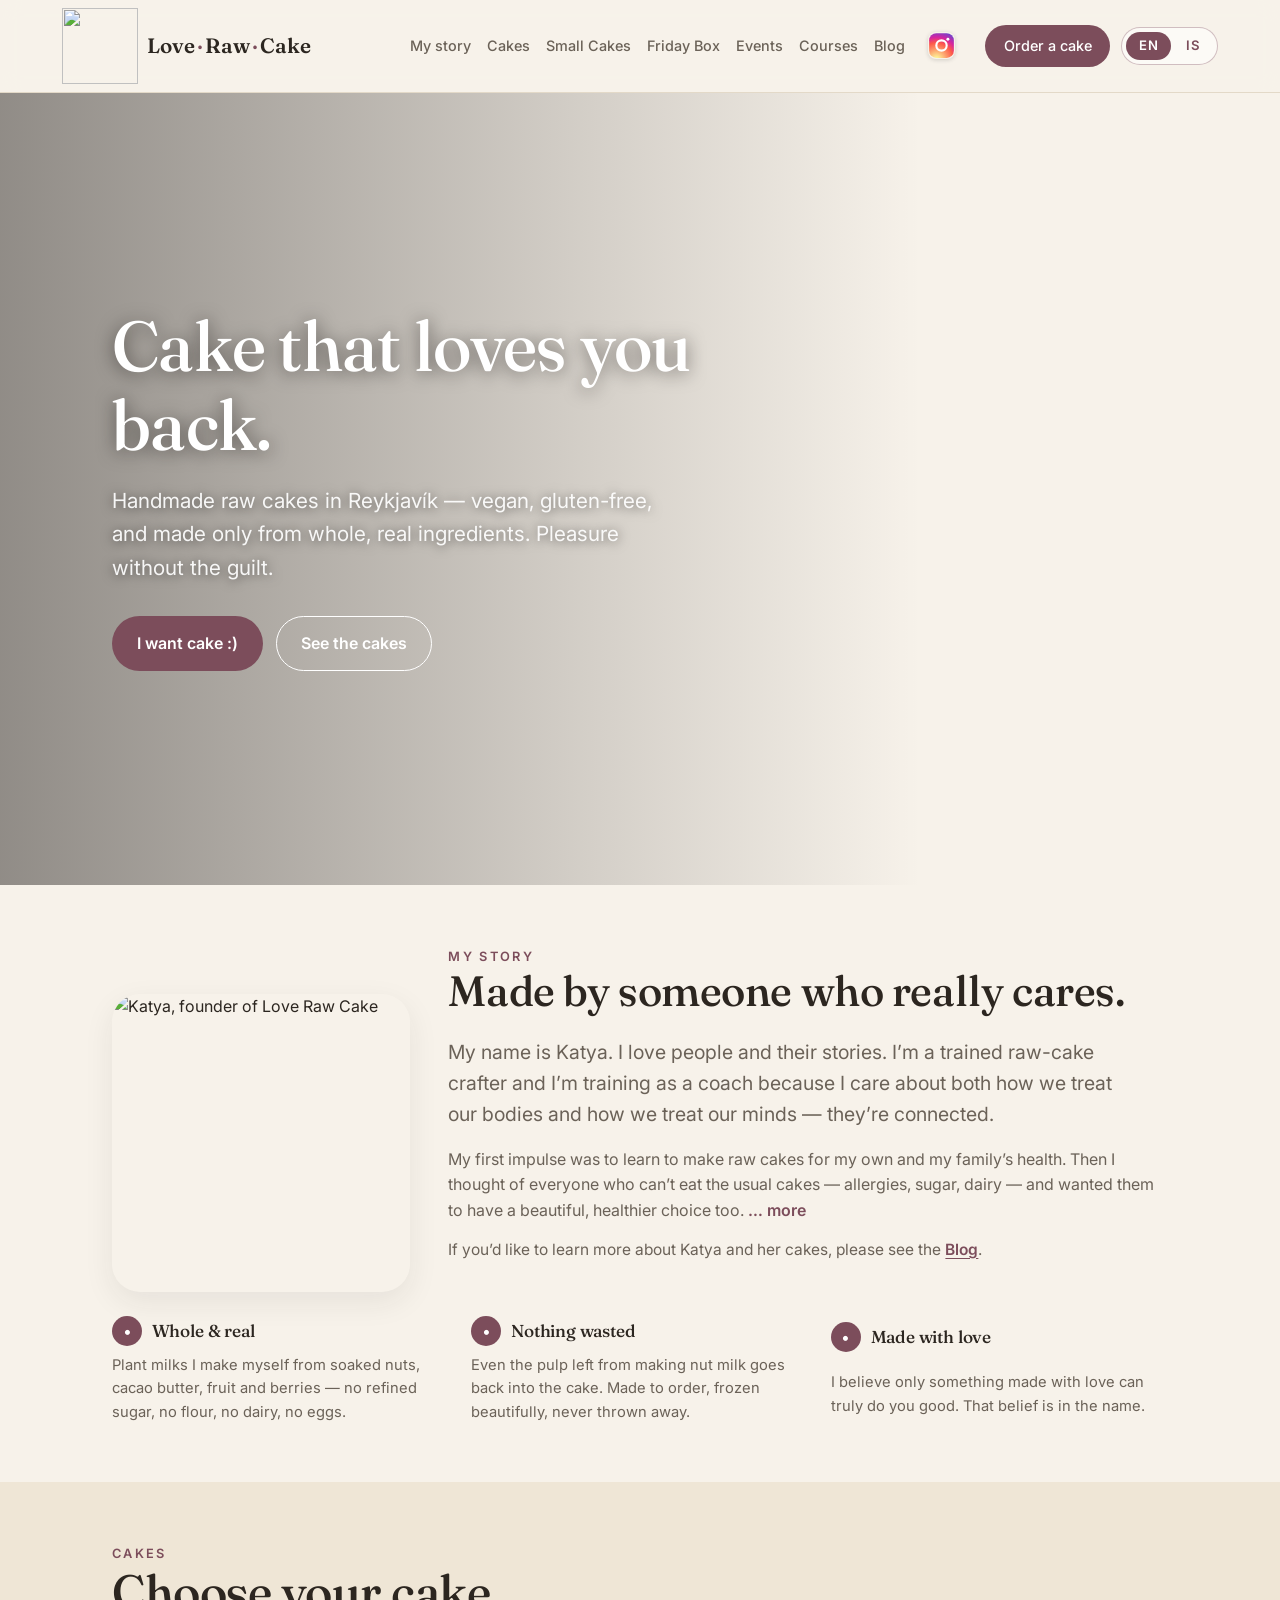
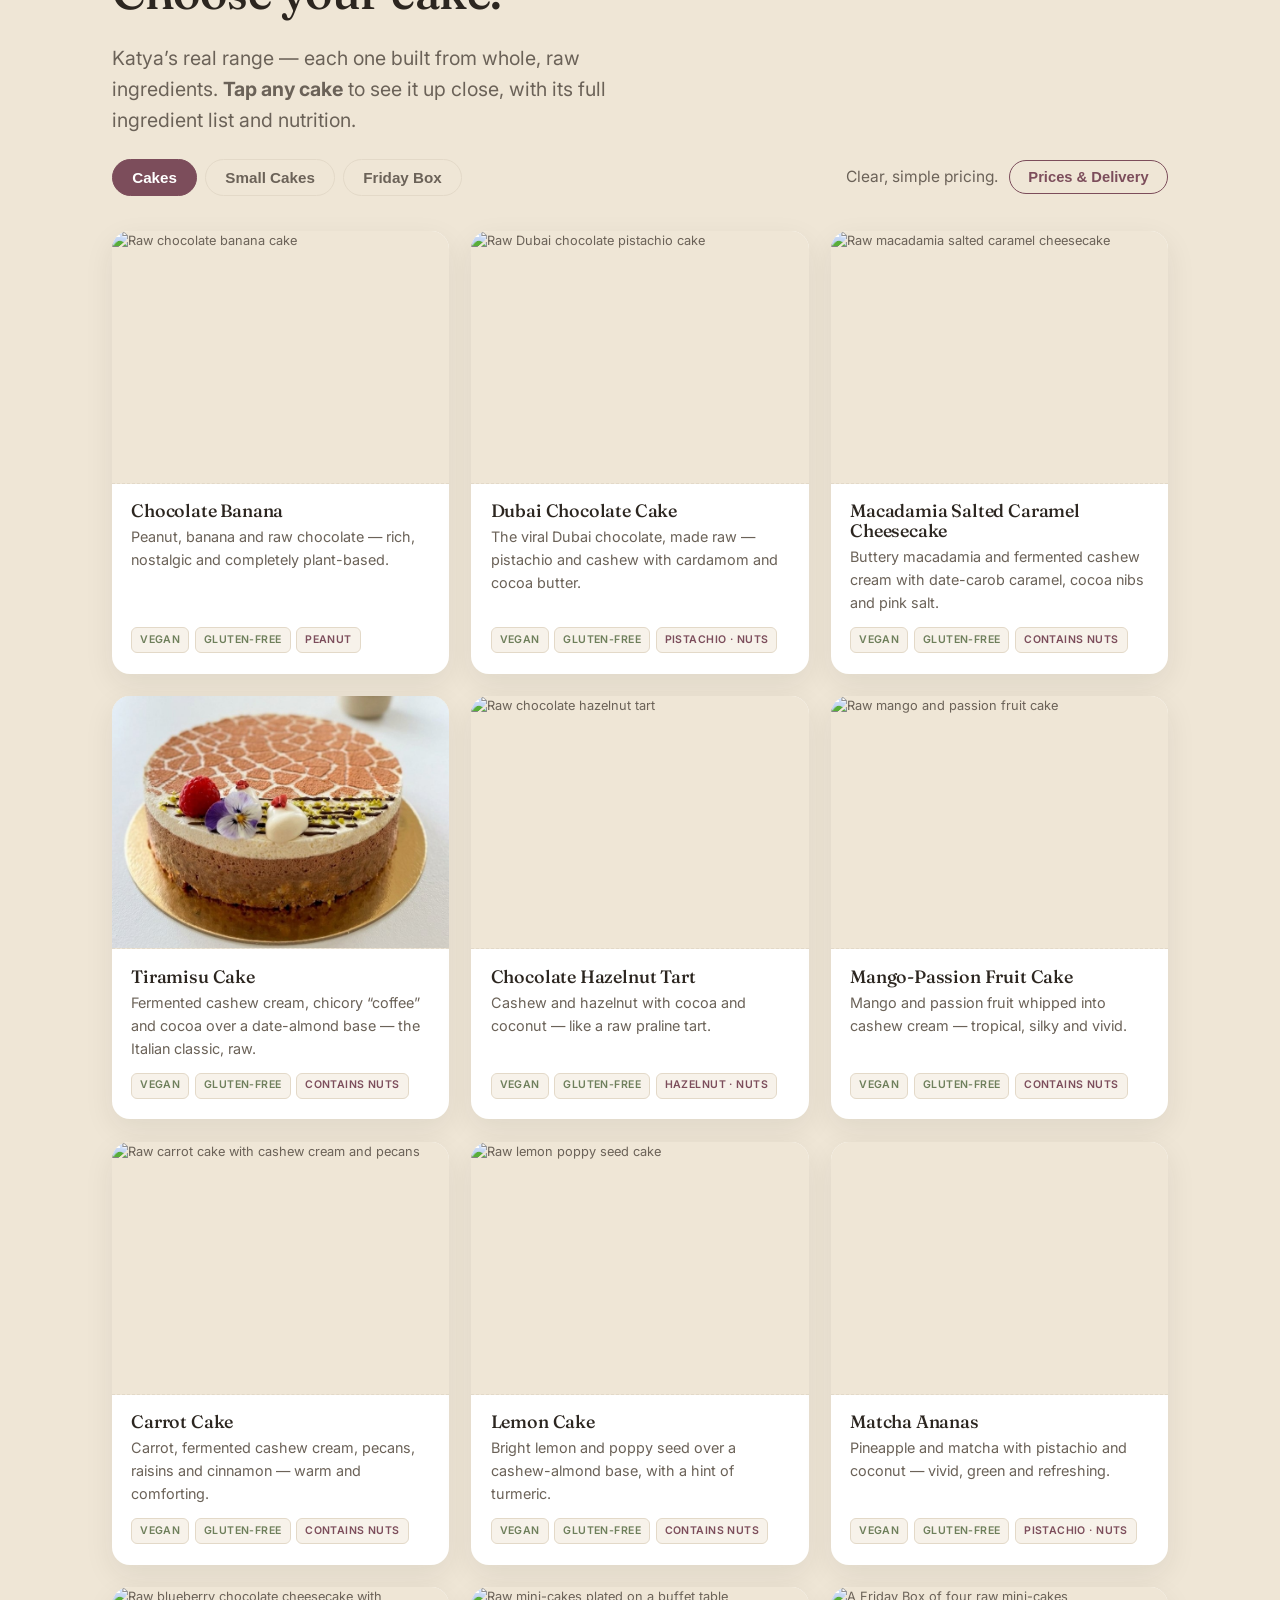
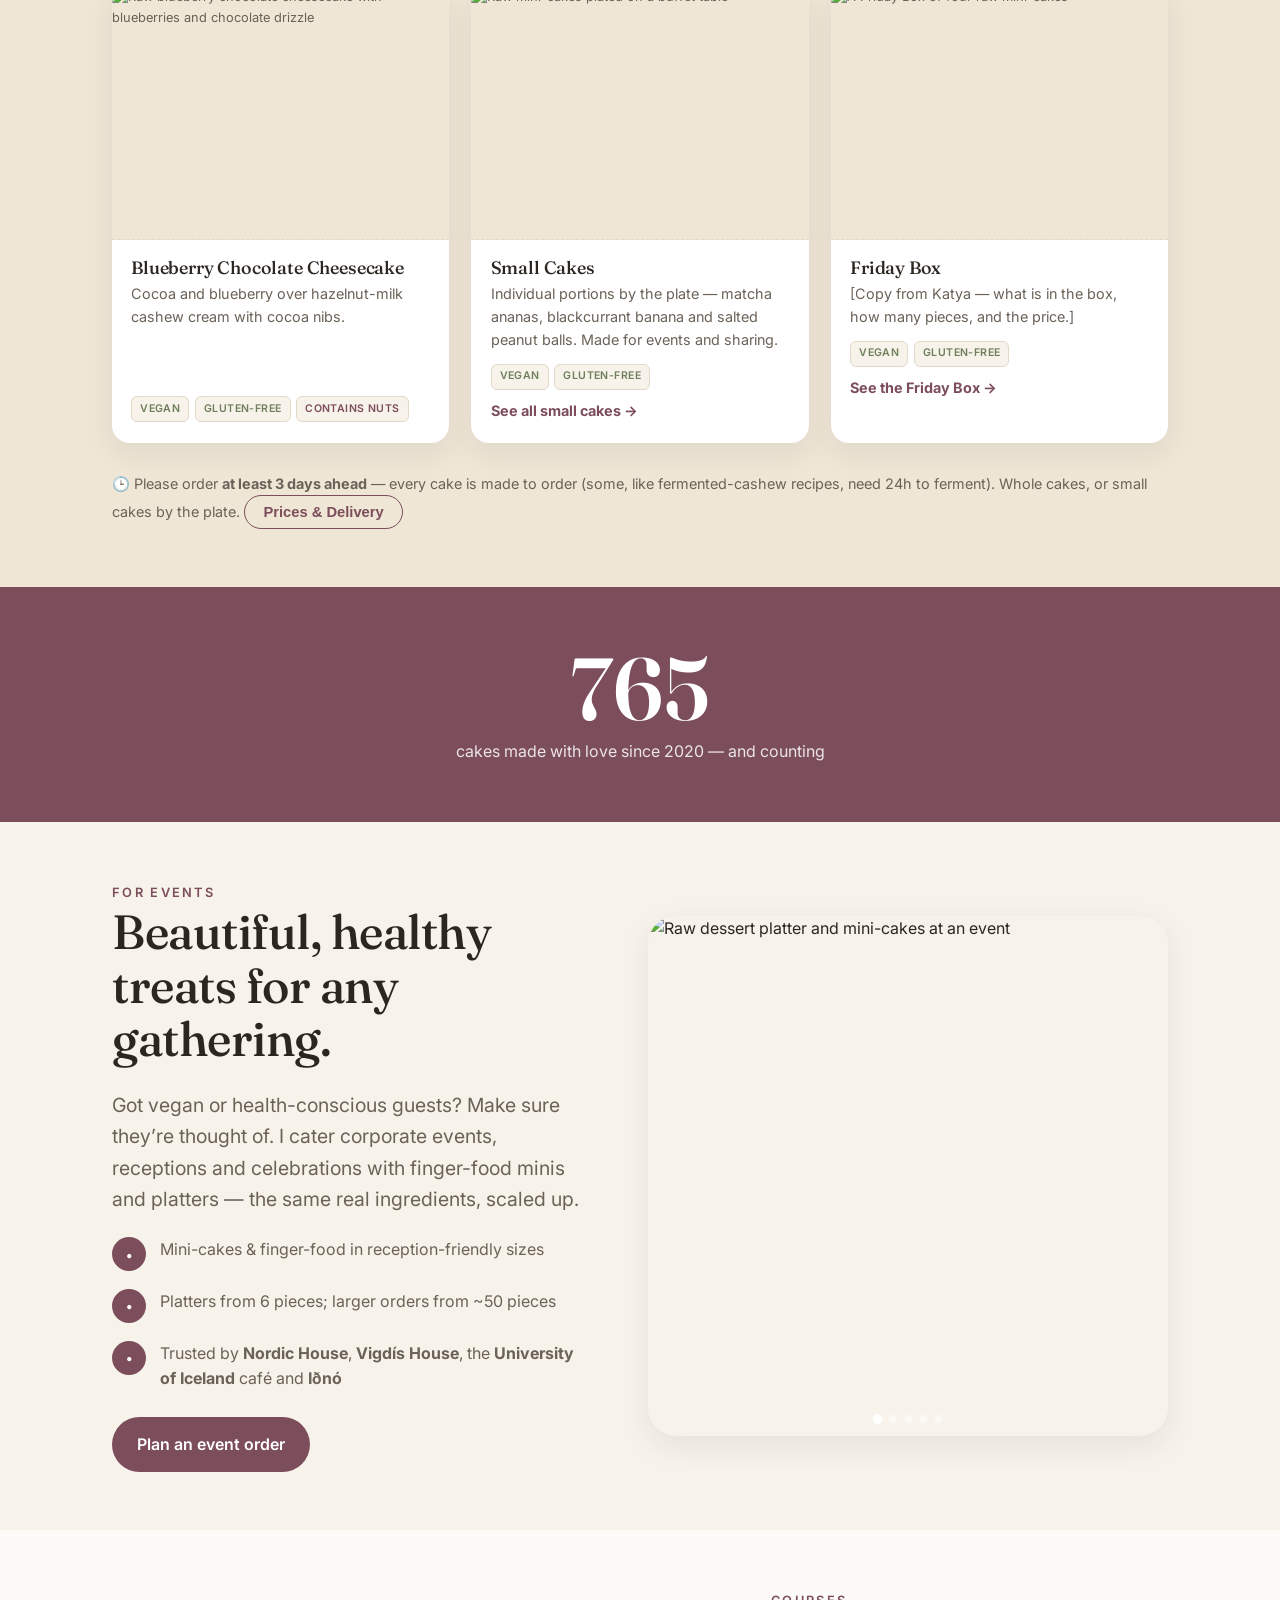
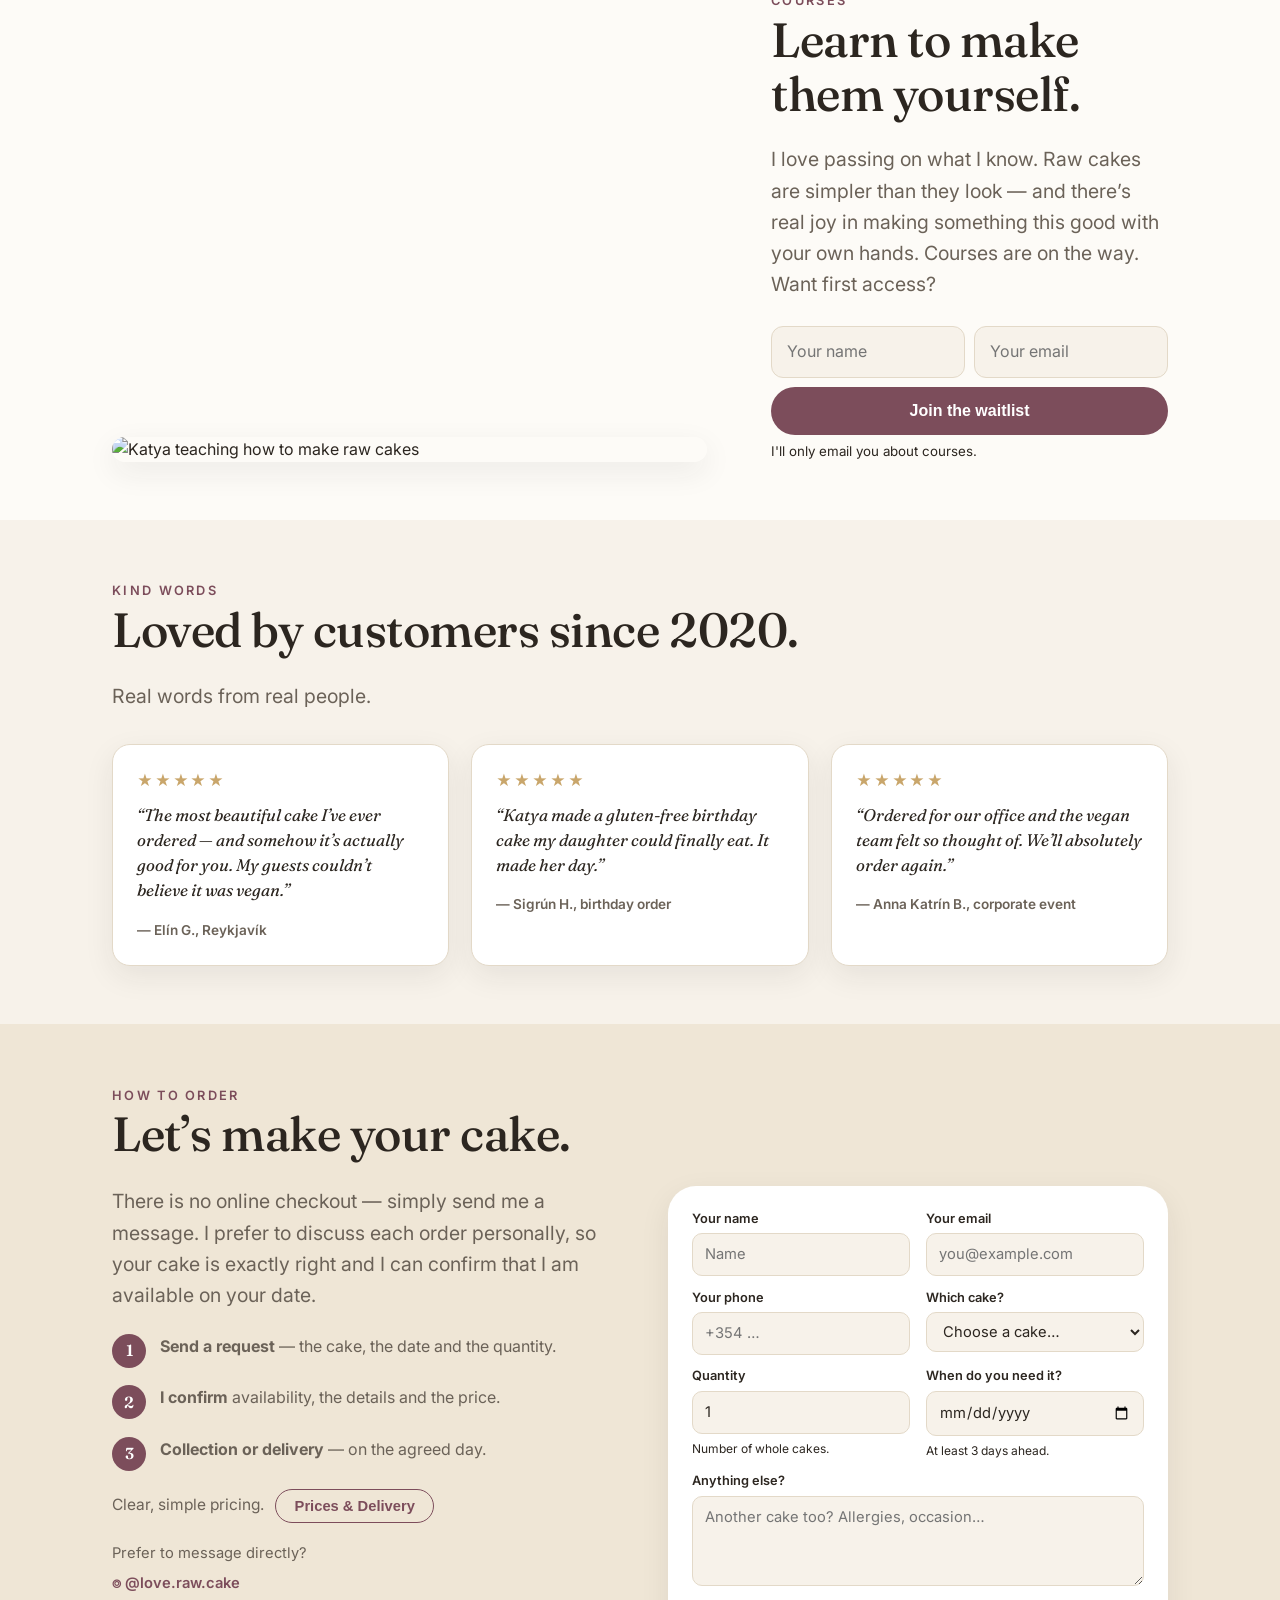
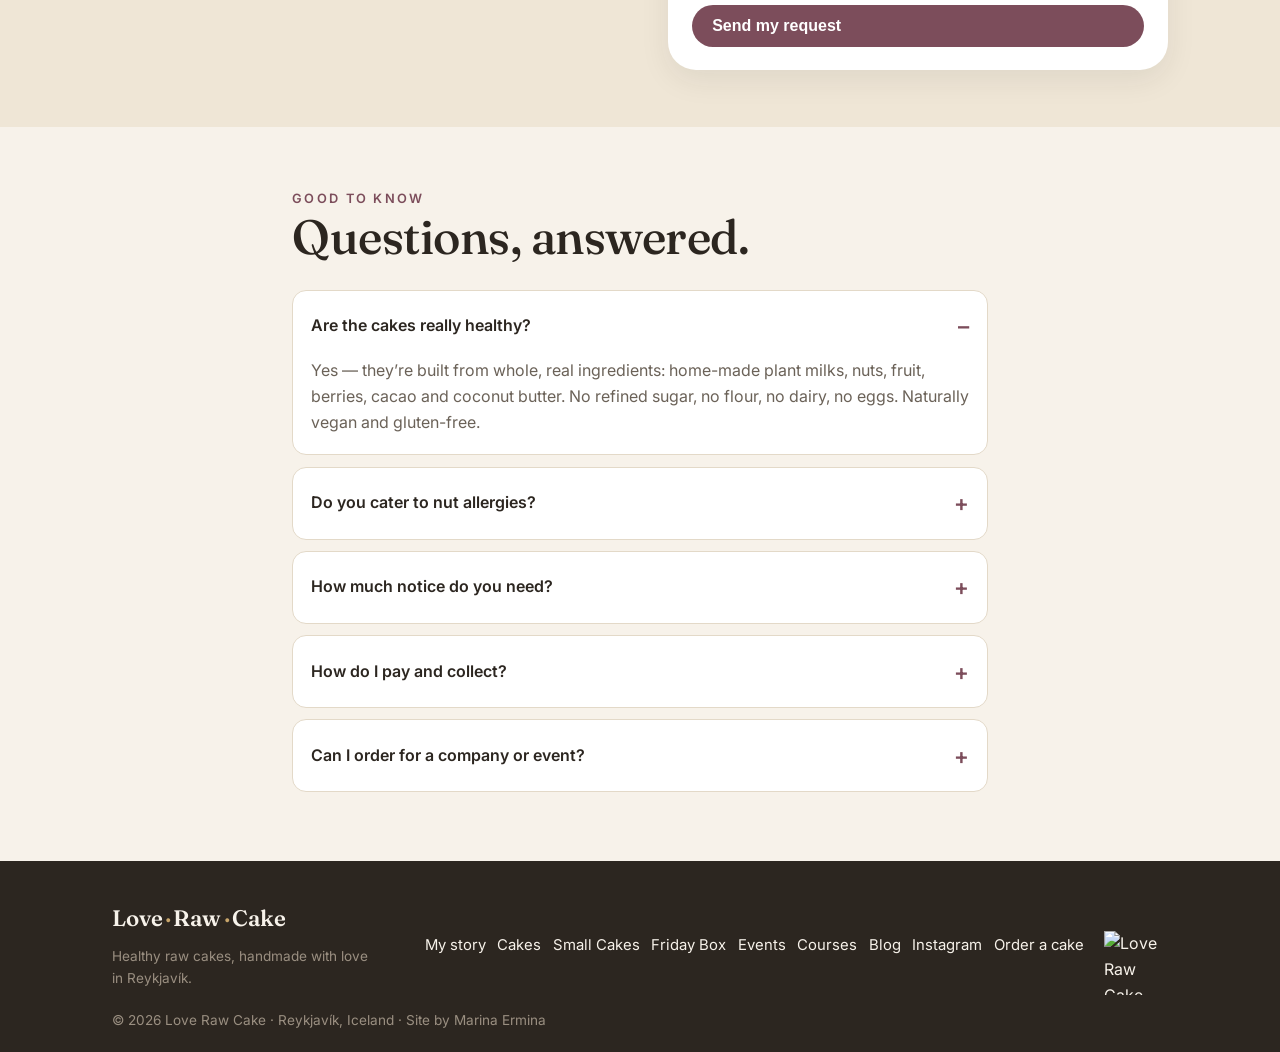
==== index.html @ 41549931 "Accessible language switcher and dialog heading" ====
<!DOCTYPE html>
<html lang="en">
<head>
<meta charset="UTF-8" />
<meta name="viewport" content="width=device-width, initial-scale=1.0" />
<title>Love Raw Cake — healthy raw cakes made with love · Reykjavík</title>
<meta name="description" content="Vegan, gluten-free raw cakes handmade in Reykjavík with whole, real ingredients. Cake as nourishment — no guilt, no waste, made with love." />

<script type="application/ld+json">
{
  "@context": "https://schema.org",
  "@graph": [
    {
      "@type": [
        "Bakery",
        "LocalBusiness"
      ],
      "@id": "https://loverawcake.com/#business",
      "name": "Love Raw Cake",
      "description": "Vegan, gluten-free raw cakes handmade in Reykjavík, Iceland, from whole, real ingredients — no refined sugar, flour, dairy or eggs. Founded by Katya in 2020.",
      "url": "https://loverawcake.com/",
      "image": "https://loverawcake.com/images/chocbanana-2.jpg",
      "founder": {
        "@type": "Person",
        "name": "Katya",
        "jobTitle": "Raw-cake crafter"
      },
      "foundingDate": "2020",
      "servesCuisine": [
        "Raw",
        "Vegan",
        "Gluten-free desserts"
      ],
      "areaServed": {
        "@type": "City",
        "name": "Reykjavík"
      },
      "address": {
        "@type": "PostalAddress",
        "addressLocality": "Reykjavík",
        "addressCountry": "IS"
      },
      "email": "ketlight@gmail.com",
      "priceRange": "8800-13200 ISK",
      "sameAs": [
        "https://instagram.com/love.raw.cake"
      ],
      "knowsAbout": [
        "Raw cakes",
        "Vegan cakes",
        "Gluten-free cakes",
        "Healthy desserts",
        "Event catering"
      ]
    },
    {
      "@type": "FAQPage",
      "@id": "https://loverawcake.com/#faq",
      "mainEntity": [
        {
          "@type": "Question",
          "name": "Are the raw cakes really healthy?",
          "acceptedAnswer": {
            "@type": "Answer",
            "text": "Yes. They are built from whole, real ingredients: home-made plant milks, nuts, fruit, berries, cacao and coconut butter. No refined sugar, no flour, no dairy, no eggs. Naturally vegan and gluten-free."
          }
        },
        {
          "@type": "Question",
          "name": "Do you cater to nut allergies?",
          "acceptedAnswer": {
            "@type": "Answer",
            "text": "No. Nuts are a core ingredient in almost everything, so these cakes are not safe for anyone with a serious nut allergy."
          }
        },
        {
          "@type": "Question",
          "name": "How much notice do you need to order a cake?",
          "acceptedAnswer": {
            "@type": "Answer",
            "text": "At least 3 days. Every cake is made to order, and some recipes ferment for 24 hours. For events, the more notice the better."
          }
        },
        {
          "@type": "Question",
          "name": "How do I pay and collect my order?",
          "acceptedAnswer": {
            "@type": "Answer",
            "text": "Pickup or delivery. Delivery is free in the Reykjavik capital area on orders of 15,000 ISK and over, otherwise from 2,000 ISK. The day, time and payment are agreed when you get in touch."
          }
        },
        {
          "@type": "Question",
          "name": "Can I order raw cakes for a company or event?",
          "acceptedAnswer": {
            "@type": "Answer",
            "text": "Yes. Finger-food minis, platters, and larger orders from around 50 pieces. Love Raw Cake has catered Nordic House, Vigdis House, the University of Iceland cafe and Idno."
          }
        }
      ]
    },
    {
      "@type": "Product",
      "name": "Chocolate Banana",
      "brand": {
        "@id": "https://loverawcake.com/#business"
      },
      "category": "Raw vegan gluten-free cake",
      "description": "Peanut, banana and raw chocolate — rich, nostalgic and completely plant-based.",
      "image": "https://loverawcake.com/images/images_20.08.2026/chocbanana_card.jpeg",
      "offers": {
        "@type": "Offer",
        "priceCurrency": "ISK",
        "availability": "https://schema.org/InStock",
        "priceSpecification": {
          "@type": "UnitPriceSpecification",
          "price": 1100,
          "priceCurrency": "ISK",
          "referenceQuantity": {
            "@type": "QuantitativeValue",
            "value": 100,
            "unitCode": "GRM"
          }
        },
        "shippingDetails": {
          "@type": "OfferShippingDetails",
          "shippingDestination": {
            "@type": "DefinedRegion",
            "addressCountry": "IS",
            "addressRegion": "Capital Region"
          },
          "shippingRate": {
            "@type": "MonetaryAmount",
            "currency": "ISK",
            "minValue": 0,
            "value": 2000
          },
          "freeShippingThreshold": {
            "@type": "MonetaryAmount",
            "currency": "ISK",
            "value": 15000
          }
        },
        "seller": {
          "@id": "https://loverawcake.com/#business"
        }
      }
    },
    {
      "@type": "Product",
      "name": "Dubai Chocolate Cake",
      "brand": {
        "@id": "https://loverawcake.com/#business"
      },
      "category": "Raw vegan gluten-free cake",
      "description": "The viral Dubai chocolate, made raw — pistachio and cashew with cardamom and cocoa butter.",
      "image": "https://loverawcake.com/images/images_20.08.2026/dubai_card.jpeg",
      "offers": {
        "@type": "Offer",
        "priceCurrency": "ISK",
        "availability": "https://schema.org/InStock",
        "priceSpecification": {
          "@type": "UnitPriceSpecification",
          "price": 1100,
          "priceCurrency": "ISK",
          "referenceQuantity": {
            "@type": "QuantitativeValue",
            "value": 100,
            "unitCode": "GRM"
          }
        },
        "shippingDetails": {
          "@type": "OfferShippingDetails",
          "shippingDestination": {
            "@type": "DefinedRegion",
            "addressCountry": "IS",
            "addressRegion": "Capital Region"
          },
          "shippingRate": {
            "@type": "MonetaryAmount",
            "currency": "ISK",
            "minValue": 0,
            "value": 2000
          },
          "freeShippingThreshold": {
            "@type": "MonetaryAmount",
            "currency": "ISK",
            "value": 15000
          }
        },
        "seller": {
          "@id": "https://loverawcake.com/#business"
        }
      }
    },
    {
      "@type": "Product",
      "name": "Macadamia Salted Caramel Cheesecake",
      "brand": {
        "@id": "https://loverawcake.com/#business"
      },
      "category": "Raw vegan gluten-free cake",
      "description": "Buttery macadamia and fermented cashew cream with date-carob caramel, cocoa nibs and pink salt.",
      "image": "https://loverawcake.com/images/images_20.08.2026/macadamia_card.jpeg",
      "offers": {
        "@type": "Offer",
        "priceCurrency": "ISK",
        "availability": "https://schema.org/InStock",
        "priceSpecification": {
          "@type": "UnitPriceSpecification",
          "price": 1100,
          "priceCurrency": "ISK",
          "referenceQuantity": {
            "@type": "QuantitativeValue",
            "value": 100,
            "unitCode": "GRM"
          }
        },
        "shippingDetails": {
          "@type": "OfferShippingDetails",
          "shippingDestination": {
            "@type": "DefinedRegion",
            "addressCountry": "IS",
            "addressRegion": "Capital Region"
          },
          "shippingRate": {
            "@type": "MonetaryAmount",
            "currency": "ISK",
            "minValue": 0,
            "value": 2000
          },
          "freeShippingThreshold": {
            "@type": "MonetaryAmount",
            "currency": "ISK",
            "value": 15000
          }
        },
        "seller": {
          "@id": "https://loverawcake.com/#business"
        }
      }
    },
    {
      "@type": "Product",
      "name": "Tiramisu Cake",
      "brand": {
        "@id": "https://loverawcake.com/#business"
      },
      "category": "Raw vegan gluten-free cake",
      "description": "Fermented cashew cream, chicory “coffee” and cocoa over a date-almond base — the Italian classic, raw.",
      "image": "https://loverawcake.com/images/images_15.10.2026/tiramisu_card.jpeg",
      "offers": {
        "@type": "Offer",
        "priceCurrency": "ISK",
        "availability": "https://schema.org/InStock",
        "priceSpecification": {
          "@type": "UnitPriceSpecification",
          "price": 1100,
          "priceCurrency": "ISK",
          "referenceQuantity": {
            "@type": "QuantitativeValue",
            "value": 100,
            "unitCode": "GRM"
          }
        },
        "shippingDetails": {
          "@type": "OfferShippingDetails",
          "shippingDestination": {
            "@type": "DefinedRegion",
            "addressCountry": "IS",
            "addressRegion": "Capital Region"
          },
          "shippingRate": {
            "@type": "MonetaryAmount",
            "currency": "ISK",
            "minValue": 0,
            "value": 2000
          },
          "freeShippingThreshold": {
            "@type": "MonetaryAmount",
            "currency": "ISK",
            "value": 15000
          }
        },
        "seller": {
          "@id": "https://loverawcake.com/#business"
        }
      }
    },
    {
      "@type": "Product",
      "name": "Chocolate Hazelnut Tart",
      "brand": {
        "@id": "https://loverawcake.com/#business"
      },
      "category": "Raw vegan gluten-free cake",
      "description": "Cashew and hazelnut with cocoa and coconut — like a raw praline tart.",
      "image": "https://loverawcake.com/images/images_20.08.2026/chochazelnut_card.jpeg",
      "offers": {
        "@type": "Offer",
        "priceCurrency": "ISK",
        "availability": "https://schema.org/InStock",
        "priceSpecification": {
          "@type": "UnitPriceSpecification",
          "price": 1100,
          "priceCurrency": "ISK",
          "referenceQuantity": {
            "@type": "QuantitativeValue",
            "value": 100,
            "unitCode": "GRM"
          }
        },
        "shippingDetails": {
          "@type": "OfferShippingDetails",
          "shippingDestination": {
            "@type": "DefinedRegion",
            "addressCountry": "IS",
            "addressRegion": "Capital Region"
          },
          "shippingRate": {
            "@type": "MonetaryAmount",
            "currency": "ISK",
            "minValue": 0,
            "value": 2000
          },
          "freeShippingThreshold": {
            "@type": "MonetaryAmount",
            "currency": "ISK",
            "value": 15000
          }
        },
        "seller": {
          "@id": "https://loverawcake.com/#business"
        }
      }
    },
    {
      "@type": "Product",
      "name": "Mango-Passion Fruit Cake",
      "brand": {
        "@id": "https://loverawcake.com/#business"
      },
      "category": "Raw vegan gluten-free cake",
      "description": "Mango and passion fruit whipped into cashew cream — tropical, silky and vivid.",
      "image": "https://loverawcake.com/images/images_20.08.2026/mango_card.jpeg",
      "offers": {
        "@type": "Offer",
        "priceCurrency": "ISK",
        "availability": "https://schema.org/InStock",
        "priceSpecification": {
          "@type": "UnitPriceSpecification",
          "price": 1100,
          "priceCurrency": "ISK",
          "referenceQuantity": {
            "@type": "QuantitativeValue",
            "value": 100,
            "unitCode": "GRM"
          }
        },
        "shippingDetails": {
          "@type": "OfferShippingDetails",
          "shippingDestination": {
            "@type": "DefinedRegion",
            "addressCountry": "IS",
            "addressRegion": "Capital Region"
          },
          "shippingRate": {
            "@type": "MonetaryAmount",
            "currency": "ISK",
            "minValue": 0,
            "value": 2000
          },
          "freeShippingThreshold": {
            "@type": "MonetaryAmount",
            "currency": "ISK",
            "value": 15000
          }
        },
        "seller": {
          "@id": "https://loverawcake.com/#business"
        }
      }
    },
    {
      "@type": "Product",
      "name": "Carrot Cake",
      "brand": {
        "@id": "https://loverawcake.com/#business"
      },
      "category": "Raw vegan gluten-free cake",
      "description": "Carrot, fermented cashew cream, pecans, raisins and cinnamon — warm and comforting.",
      "image": "https://loverawcake.com/images/images_20.08.2026/carrot_card.jpeg",
      "offers": {
        "@type": "Offer",
        "priceCurrency": "ISK",
        "availability": "https://schema.org/InStock",
        "priceSpecification": {
          "@type": "UnitPriceSpecification",
          "price": 1100,
          "priceCurrency": "ISK",
          "referenceQuantity": {
            "@type": "QuantitativeValue",
            "value": 100,
            "unitCode": "GRM"
          }
        },
        "shippingDetails": {
          "@type": "OfferShippingDetails",
          "shippingDestination": {
            "@type": "DefinedRegion",
            "addressCountry": "IS",
            "addressRegion": "Capital Region"
          },
          "shippingRate": {
            "@type": "MonetaryAmount",
            "currency": "ISK",
            "minValue": 0,
            "value": 2000
          },
          "freeShippingThreshold": {
            "@type": "MonetaryAmount",
            "currency": "ISK",
            "value": 15000
          }
        },
        "seller": {
          "@id": "https://loverawcake.com/#business"
        }
      }
    },
    {
      "@type": "Product",
      "name": "Lemon Cake",
      "brand": {
        "@id": "https://loverawcake.com/#business"
      },
      "category": "Raw vegan gluten-free cake",
      "description": "Bright lemon and poppy seed over a cashew-almond base, with a hint of turmeric.",
      "image": "https://loverawcake.com/images/images_20.08.2026/lemon_card.jpeg",
      "offers": {
        "@type": "Offer",
        "priceCurrency": "ISK",
        "availability": "https://schema.org/InStock",
        "priceSpecification": {
          "@type": "UnitPriceSpecification",
          "price": 1100,
          "priceCurrency": "ISK",
          "referenceQuantity": {
            "@type": "QuantitativeValue",
            "value": 100,
            "unitCode": "GRM"
          }
        },
        "shippingDetails": {
          "@type": "OfferShippingDetails",
          "shippingDestination": {
            "@type": "DefinedRegion",
            "addressCountry": "IS",
            "addressRegion": "Capital Region"
          },
          "shippingRate": {
            "@type": "MonetaryAmount",
            "currency": "ISK",
            "minValue": 0,
            "value": 2000
          },
          "freeShippingThreshold": {
            "@type": "MonetaryAmount",
            "currency": "ISK",
            "value": 15000
          }
        },
        "seller": {
          "@id": "https://loverawcake.com/#business"
        }
      }
    },
    {
      "@type": "Product",
      "name": "Matcha Ananas",
      "brand": {
        "@id": "https://loverawcake.com/#business"
      },
      "category": "Raw vegan gluten-free cake",
      "description": "Pineapple and matcha with pistachio and coconut — vivid, green and refreshing.",
      "image": "https://loverawcake.com/images/images_20.08.2026/matcha_card.jpeg",
      "offers": {
        "@type": "Offer",
        "priceCurrency": "ISK",
        "availability": "https://schema.org/InStock",
        "priceSpecification": {
          "@type": "UnitPriceSpecification",
          "price": 1100,
          "priceCurrency": "ISK",
          "referenceQuantity": {
            "@type": "QuantitativeValue",
            "value": 100,
            "unitCode": "GRM"
          }
        },
        "shippingDetails": {
          "@type": "OfferShippingDetails",
          "shippingDestination": {
            "@type": "DefinedRegion",
            "addressCountry": "IS",
            "addressRegion": "Capital Region"
          },
          "shippingRate": {
            "@type": "MonetaryAmount",
            "currency": "ISK",
            "minValue": 0,
            "value": 2000
          },
          "freeShippingThreshold": {
            "@type": "MonetaryAmount",
            "currency": "ISK",
            "value": 15000
          }
        },
        "seller": {
          "@id": "https://loverawcake.com/#business"
        }
      }
    },
    {
      "@type": "Product",
      "name": "Blueberry Chocolate Cheesecake",
      "brand": {
        "@id": "https://loverawcake.com/#business"
      },
      "category": "Raw vegan gluten-free cake",
      "description": "Cocoa and blueberry over hazelnut-milk cashew cream with cocoa nibs.",
      "image": "https://loverawcake.com/images/images_20.08.2026/chocblue_card.jpeg",
      "offers": {
        "@type": "Offer",
        "priceCurrency": "ISK",
        "availability": "https://schema.org/InStock",
        "priceSpecification": {
          "@type": "UnitPriceSpecification",
          "price": 1100,
          "priceCurrency": "ISK",
          "referenceQuantity": {
            "@type": "QuantitativeValue",
            "value": 100,
            "unitCode": "GRM"
          }
        },
        "shippingDetails": {
          "@type": "OfferShippingDetails",
          "shippingDestination": {
            "@type": "DefinedRegion",
            "addressCountry": "IS",
            "addressRegion": "Capital Region"
          },
          "shippingRate": {
            "@type": "MonetaryAmount",
            "currency": "ISK",
            "minValue": 0,
            "value": 2000
          },
          "freeShippingThreshold": {
            "@type": "MonetaryAmount",
            "currency": "ISK",
            "value": 15000
          }
        },
        "seller": {
          "@id": "https://loverawcake.com/#business"
        }
      }
    },
    {
      "@type": "Product",
      "name": "Matcha Ananas",
      "brand": {
        "@id": "https://loverawcake.com/#business"
      },
      "category": "Raw vegan gluten-free cake",
      "description": "Pineapple and matcha with pistachio and coconut — vivid, green and refreshing.",
      "image": "https://loverawcake.com/images/images_20.08.2026/matchasmall_card.jpeg",
      "offers": {
        "@type": "Offer",
        "priceCurrency": "ISK",
        "availability": "https://schema.org/InStock",
        "priceSpecification": {
          "@type": "UnitPriceSpecification",
          "price": 1100,
          "priceCurrency": "ISK",
          "referenceQuantity": {
            "@type": "QuantitativeValue",
            "value": 100,
            "unitCode": "GRM"
          }
        },
        "shippingDetails": {
          "@type": "OfferShippingDetails",
          "shippingDestination": {
            "@type": "DefinedRegion",
            "addressCountry": "IS",
            "addressRegion": "Capital Region"
          },
          "shippingRate": {
            "@type": "MonetaryAmount",
            "currency": "ISK",
            "minValue": 0,
            "value": 2000
          },
          "freeShippingThreshold": {
            "@type": "MonetaryAmount",
            "currency": "ISK",
            "value": 15000
          }
        },
        "seller": {
          "@id": "https://loverawcake.com/#business"
        },
        "eligibleQuantity": {
          "@type": "QuantitativeValue",
          "minValue": 600,
          "unitCode": "GRM"
        }
      }
    },
    {
      "@type": "Product",
      "name": "Blackcurrant Banana",
      "brand": {
        "@id": "https://loverawcake.com/#business"
      },
      "category": "Raw vegan gluten-free cake",
      "description": "Blackcurrant and banana with cashew, almond and green buckwheat.",
      "image": "https://loverawcake.com/images/images_20.08.2026/blackcurrant_card.jpeg",
      "offers": {
        "@type": "Offer",
        "priceCurrency": "ISK",
        "availability": "https://schema.org/InStock",
        "priceSpecification": {
          "@type": "UnitPriceSpecification",
          "price": 1100,
          "priceCurrency": "ISK",
          "referenceQuantity": {
            "@type": "QuantitativeValue",
            "value": 100,
            "unitCode": "GRM"
          }
        },
        "shippingDetails": {
          "@type": "OfferShippingDetails",
          "shippingDestination": {
            "@type": "DefinedRegion",
            "addressCountry": "IS",
            "addressRegion": "Capital Region"
          },
          "shippingRate": {
            "@type": "MonetaryAmount",
            "currency": "ISK",
            "minValue": 0,
            "value": 2000
          },
          "freeShippingThreshold": {
            "@type": "MonetaryAmount",
            "currency": "ISK",
            "value": 15000
          }
        },
        "seller": {
          "@id": "https://loverawcake.com/#business"
        },
        "eligibleQuantity": {
          "@type": "QuantitativeValue",
          "minValue": 600,
          "unitCode": "GRM"
        }
      }
    },
    {
      "@type": "Product",
      "name": "Salted Peanut Ball",
      "brand": {
        "@id": "https://loverawcake.com/#business"
      },
      "category": "Raw vegan gluten-free cake",
      "description": "Marzipan biscuit base, coconut mousse and peanut filling under crisp white chocolate.",
      "image": "https://loverawcake.com/images/images_20.08.2026/peanutball_card.jpeg",
      "offers": {
        "@type": "Offer",
        "priceCurrency": "ISK",
        "availability": "https://schema.org/InStock",
        "priceSpecification": {
          "@type": "UnitPriceSpecification",
          "price": 1100,
          "priceCurrency": "ISK",
          "referenceQuantity": {
            "@type": "QuantitativeValue",
            "value": 100,
            "unitCode": "GRM"
          }
        },
        "shippingDetails": {
          "@type": "OfferShippingDetails",
          "shippingDestination": {
            "@type": "DefinedRegion",
            "addressCountry": "IS",
            "addressRegion": "Capital Region"
          },
          "shippingRate": {
            "@type": "MonetaryAmount",
            "currency": "ISK",
            "minValue": 0,
            "value": 2000
          },
          "freeShippingThreshold": {
            "@type": "MonetaryAmount",
            "currency": "ISK",
            "value": 15000
          }
        },
        "seller": {
          "@id": "https://loverawcake.com/#business"
        },
        "eligibleQuantity": {
          "@type": "QuantitativeValue",
          "minValue": 600,
          "unitCode": "GRM"
        }
      }
    },
    {
      "@type": "Product",
      "name": "Friday Box",
      "brand": {
        "@id": "https://loverawcake.com/#business"
      },
      "category": "Raw vegan gluten-free cake",
      "description": "[Copy from Katya — what is in the box, how many pieces, and the price.]",
      "image": "https://loverawcake.com/images/images_20.08.2026/fridaybox_card.jpeg"
    }
  ]
}
  </script>

<!--
=====================================================================
  RawCakes website — VERSION 2026-08-12
  • Menu rebuilt to match Katya's own "Ingredients" doc: her exact cake
    names, real ingredient lists and nutrition (per 100 g) where given.
  • Real cake photos from Katya's Drive + Telegram; "photo coming soon"
    where she hasn't shared a shot yet.
  • Tap any cake -> square note with description, ingredients, nutrition,
    a swipeable photo gallery, and an Order button.
  Placeholders still to confirm: [P1]colours [P2]logo [P4]prices
  [P6]contact/order channel [P7]cakes-made count. Photos to add: the
  cakes marked "photo coming".
=====================================================================
-->

<meta property="og:type" content="website" />
<meta property="og:title" content="Love Raw Cake — healthy raw cakes, made with love · Reykjavík" />
<meta property="og:description" content="Vegan, gluten-free raw cakes handmade in Reykjavík from whole, real ingredients. Pleasure without the guilt." />
  <link rel="icon" type="image/png" sizes="32x32" href="images/logo-32.png" />
  <link rel="icon" type="image/png" sizes="192x192" href="images/logo-192.png" />
  <link rel="apple-touch-icon" sizes="180x180" href="images/logo-180.png" />
  <meta property="og:image" content="https://loverawcake.com/images/chocbanana-2.jpg" />
<link rel="canonical" href="https://loverawcake.com/" />
<meta property="og:url" content="https://loverawcake.com/" />
<meta property="og:locale" content="en_GB" />
<meta property="og:locale:alternate" content="is_IS" />
<link rel="alternate" hreflang="en" href="https://loverawcake.com/" />
<link rel="alternate" hreflang="is" href="https://loverawcake.com/is/" />
<link rel="alternate" hreflang="x-default" href="https://loverawcake.com/" />
<meta name="twitter:card" content="summary_large_image" />
<meta name="twitter:title" content="Love Raw Cake — healthy raw cakes, made with love · Reykjavík" />
<meta name="twitter:description" content="Vegan, gluten-free raw cakes handmade in Reykjavík. Pleasure without the guilt." />
<meta name="twitter:image" content="https://loverawcake.com/images/chocbanana-2.jpg" />

<link rel="preconnect" href="https://fonts.googleapis.com" />
<link rel="preconnect" href="https://fonts.gstatic.com" crossorigin />
<link href="https://fonts.googleapis.com/css2?family=Fraunces:ital,opsz,wght@0,9..144,400;0,9..144,500;0,9..144,600;1,9..144,400&family=Inter:wght@400;500;600&family=Neucha&display=swap" rel="stylesheet" />

<link rel="stylesheet" href="styles.css" />
</head>
<body>

<header class="nav">
  <div class="wrap nav-inner">
    <a href="#top" class="logo"><img src="images/logo-192.png" alt="" class="logo-mark" />Love<span>·</span>Raw<span>·</span>Cake</a>
    <nav class="nav-links" id="navlinks">
      <a href="#about">My story</a>
      <a href="#cakes">Cakes</a>
      <a href="#smallcakes">Small Cakes</a>
      <a href="#fridaybox">Friday Box</a>
      <a href="#events">Events</a>
      <a href="#courses">Courses</a>
      <a href="blog.html">Blog</a>
            <a class="nav-ig" href="https://instagram.com/love.raw.cake" target="_blank" rel="noopener" aria-label="Love Raw Cake on Instagram" title="@love.raw.cake"><svg viewBox="0 0 24 24" aria-hidden="true"><defs><radialGradient id="igGrad" cx="30%" cy="107%" r="150%"><stop offset="0%" stop-color="#fdf497"/><stop offset="5%" stop-color="#fdf497"/><stop offset="45%" stop-color="#fd5949"/><stop offset="60%" stop-color="#d6249f"/><stop offset="90%" stop-color="#285aeb"/></radialGradient></defs><rect x="1" y="1" width="22" height="22" rx="6.4" fill="url(#igGrad)"/><circle cx="12" cy="12" r="4.6" fill="none" stroke="#fff" stroke-width="1.9"/><circle cx="17.7" cy="6.4" r="1.3" fill="#fff"/></svg></a>
      <a href="#order" class="btn btn-primary" style="padding:.55rem 1.1rem">Order a cake</a>
    </nav>
    <div class="lang-switch" role="group" aria-label="Language / Tungumál"><b aria-current="true">EN</b><a href="is/" hreflang="is" lang="is" title="Íslenska">IS</a></div>
    <button class="nav-toggle" id="navtoggle" aria-label="Menu">☰</button>
  </div>
</header>

<section class="hero" id="top">
  <div class="hero-media" id="heroMedia">
    <div class="slide s1 active"></div>
    <div class="slide s2"></div>
    <div class="slide s3"></div>
    <div class="slide s4"></div>
    <div class="slide s5"></div>
    <div class="slide s6"></div>
    <div class="slide s7"></div>
    <div class="slide s8"></div>
  </div>
  <div class="wrap">
    <h1>Cake that loves you back.</h1>
    <p>Handmade raw cakes in Reykjavík — vegan, gluten-free, and made only from whole, real ingredients. Pleasure without the guilt.</p>
    <div style="display:flex;gap:.8rem;flex-wrap:wrap">
      <a href="#order" class="btn btn-primary">I want cake :)</a>
      <a href="#cakes" class="btn btn-ghost">See the cakes</a>
    </div>
  </div>
</section>

<section id="about">
  <div class="wrap">
    <div class="split rev">
      <img class="about-photo" src="images/katya.png" alt="Katya, founder of Love Raw Cake" loading="lazy" />
      <div class="txt">
        <span class="eyebrow">My story</span>
        <h2>Made by someone who really cares.</h2>
        <p class="lead">My name is Katya. I love people and their stories. I’m a trained raw-cake crafter and I’m training as a coach because I care about both how we treat our bodies and how we treat our minds — they’re connected.</p>
        <div class="story-expand" id="storyExpand" role="button" tabindex="0" aria-expanded="false" aria-label="Read the rest of Katya’s story">
          <p>My first impulse was to learn to make raw cakes for my own and my family’s health. Then I thought of everyone who can’t eat the usual cakes — allergies, sugar, dairy — and wanted them to have a beautiful, healthier choice too.<span class="more-inline"> That’s when I realised I wanted to change how cake is seen. For most of us, “cake” means sugar, guilt, something to regret later. I truly believe it can mean the opposite: real nourishment that happens to taste incredible.</span><span class="dots"> …</span> <span class="story-toggle more-label">more</span></p>
          <p class="more-block">Raw Love Cakes are built from good ingredients — and good ingredients are the only way to a good result. That’s what goes into every box: healthy ingredients, care for the person who’ll open it, and no waste behind it — in raw-cake making it’s easy to use every last ingredient, so it’s care twice over: for you and for the planet. <span class="story-toggle less-label">less</span></p>
        </div>
        <p class="story-blog">If you’d like to learn more about Katya and her cakes, please see the <a href="blog.html">Blog</a>.</p>
      </div>
    </div>
    <div class="values">
      <div class="value"><span class="dot">•</span><h3>Whole &amp; real</h3><p>Plant milks I make myself from soaked nuts, cacao butter, fruit and berries — no refined sugar, no flour, no dairy, no eggs.</p></div>
      <div class="value"><span class="dot">•</span><h3>Nothing wasted</h3><p>Even the pulp left from making nut milk goes back into the cake. Made to order, frozen beautifully, never thrown away.</p></div>
      <div class="value"><span class="dot">•</span><h3>Made with love</h3><p>I believe only something made with love can truly do you good. That belief is in the name.</p></div>
    </div>
  </div>
</section>

<section class="menu" id="cakes">
  <div class="wrap">
    <span class="eyebrow">Cakes</span>
    <h2>Choose your cake.</h2>
    <p class="lead">Katya’s real range — each one built from whole, raw ingredients. <b>Tap any cake</b> to see it up close, with its full ingredient list and nutrition.</p>

    <div class="tabs">
      <button class="tab active" data-tab="full">Cakes</button>
      <button class="tab" data-tab="mini">Small Cakes</button>
      <button class="tab" data-tab="friday">Friday Box</button>
      <p class="info-lines">Clear, simple pricing. <button type="button" class="info-pill" data-open-prices>Prices &amp; Delivery</button></p>
    </div>

    <!-- CAKES & TARTS -->
    <div class="grid" id="grid-full">

      <article class="card" data-cake="chocbanana"><div class="pic"><img src="images/images_20.08.2026/chocbanana_card.jpeg" alt="Raw chocolate banana cake" loading="lazy" /></div><div class="body">
        <h3>Chocolate Banana</h3><p class="desc">Peanut, banana and raw chocolate — rich, nostalgic and completely plant-based.</p>
        <div class="badges"><span class="badge">Vegan</span><span class="badge">Gluten-free</span><span class="badge nut">Peanut</span></div></div></article>


      <article class="card" data-cake="dubai"><div class="pic"><img src="images/images_20.08.2026/dubai_card.jpeg" alt="Raw Dubai chocolate pistachio cake" loading="lazy" /></div><div class="body">
        <h3>Dubai Chocolate Cake</h3><p class="desc">The viral Dubai chocolate, made raw — pistachio and cashew with cardamom and cocoa butter.</p>
        <div class="badges"><span class="badge">Vegan</span><span class="badge">Gluten-free</span><span class="badge nut">Pistachio · nuts</span></div></div></article>


      <article class="card" data-cake="macadamia"><div class="pic"><img src="images/images_20.08.2026/macadamia_card.jpeg" alt="Raw macadamia salted caramel cheesecake" loading="lazy" /></div><div class="body">
        <h3>Macadamia Salted Caramel Cheesecake</h3><p class="desc">Buttery macadamia and fermented cashew cream with date-carob caramel, cocoa nibs and pink salt.</p>
        <div class="badges"><span class="badge">Vegan</span><span class="badge">Gluten-free</span><span class="badge nut">Contains nuts</span></div></div></article>


      <article class="card" data-cake="tiramisu"><div class="pic"><img src="images/images_15.10.2026/tiramisu_card.jpeg" alt="Raw tiramisu cake" loading="lazy" /></div><div class="body">
        <h3>Tiramisu Cake</h3><p class="desc">Fermented cashew cream, chicory “coffee” and cocoa over a date-almond base — the Italian classic, raw.</p>
        <div class="badges"><span class="badge">Vegan</span><span class="badge">Gluten-free</span><span class="badge nut">Contains nuts</span></div></div></article>


      <article class="card" data-cake="chochazelnut"><div class="pic"><img src="images/images_20.08.2026/chochazelnut_card.jpeg" alt="Raw chocolate hazelnut tart" loading="lazy" /></div><div class="body">
        <h3>Chocolate Hazelnut Tart</h3><p class="desc">Cashew and hazelnut with cocoa and coconut — like a raw praline tart.</p>
        <div class="badges"><span class="badge">Vegan</span><span class="badge">Gluten-free</span><span class="badge nut">Hazelnut · nuts</span></div></div></article>


      <article class="card" data-cake="mango"><div class="pic"><img src="images/images_20.08.2026/mango_card.jpeg" alt="Raw mango and passion fruit cake" loading="lazy" /></div><div class="body">
        <h3>Mango-Passion Fruit Cake</h3><p class="desc">Mango and passion fruit whipped into cashew cream — tropical, silky and vivid.</p>
        <div class="badges"><span class="badge">Vegan</span><span class="badge">Gluten-free</span><span class="badge nut">Contains nuts</span></div></div></article>


      <article class="card" data-cake="carrot"><div class="pic"><img src="images/images_20.08.2026/carrot_card.jpeg" alt="Raw carrot cake with cashew cream and pecans" loading="lazy" /></div><div class="body">
        <h3>Carrot Cake</h3><p class="desc">Carrot, fermented cashew cream, pecans, raisins and cinnamon — warm and comforting.</p>
        <div class="badges"><span class="badge">Vegan</span><span class="badge">Gluten-free</span><span class="badge nut">Contains nuts</span></div></div></article>


      <article class="card" data-cake="lemon"><div class="pic"><img src="images/images_20.08.2026/lemon_card.jpeg" alt="Raw lemon poppy seed cake" loading="lazy" /></div><div class="body">
        <h3>Lemon Cake</h3><p class="desc">Bright lemon and poppy seed over a cashew-almond base, with a hint of turmeric.</p>
        <div class="badges"><span class="badge">Vegan</span><span class="badge">Gluten-free</span><span class="badge nut">Contains nuts</span></div></div></article>


      <article class="card" data-cake="matcha"><div class="pic"><img src="images/images_20.08.2026/matcha_card.jpeg" alt="Raw matcha pineapple cake" loading="lazy" /></div><div class="body">
        <h3>Matcha Ananas</h3><p class="desc">Pineapple and matcha with pistachio and coconut — vivid, green and refreshing.</p>
        <div class="badges"><span class="badge">Vegan</span><span class="badge">Gluten-free</span><span class="badge nut">Pistachio · nuts</span></div></div></article>


      <article class="card" data-cake="chocblue"><div class="pic"><img src="images/images_20.08.2026/chocblue_card.jpeg" alt="Raw blueberry chocolate cheesecake with blueberries and chocolate drizzle" loading="lazy" /></div><div class="body">
        <h3>Blueberry Chocolate Cheesecake</h3><p class="desc">Cocoa and blueberry over hazelnut-milk cashew cream with cocoa nibs.</p>
        <div class="badges"><span class="badge">Vegan</span><span class="badge">Gluten-free</span><span class="badge nut">Contains nuts</span></div></div></article>


      <article class="card smallcakes-card" data-goto-tab="mini" tabindex="0"><div class="pic"><img src="images/images_20.08.2026/smallcakes_buffet_web.jpeg" alt="Raw mini-cakes plated on a buffet table" loading="lazy" /></div><div class="body">
        <h3>Small Cakes</h3><p class="desc">Individual portions by the plate — matcha ananas, blackcurrant banana and salted peanut balls. Made for events and sharing.</p>
        <div class="badges"><span class="badge">Vegan</span><span class="badge">Gluten-free</span></div>
        <p class="desc smallcakes-cta"><b>See all small cakes →</b></p></div></article>
      <article class="card smallcakes-card" data-goto-tab="friday" tabindex="0"><div class="pic"><img src="images/images_20.08.2026/fridaybox_card.jpeg" alt="A Friday Box of four raw mini-cakes" loading="lazy" /></div><div class="body">
        <h3>Friday Box</h3><p class="desc">[Copy from Katya — what is in the box, how many pieces, and the price.]</p>
        <div class="badges"><span class="badge">Vegan</span><span class="badge">Gluten-free</span></div>
        <p class="desc smallcakes-cta"><b>See the Friday Box →</b></p></div></article>
    </div>

    <!-- SMALL CAKES -->
    <div class="grid hide" id="grid-mini">
      <div class="mini-strip">
        <div class="shots">
          <img src="images/images_20.08.2026/smallcakes_fingers_web.jpeg" alt="A board of raw mini-cakes with berries" loading="lazy" />
          <img src="images/images_20.08.2026/smallcakes_main_web.jpeg" alt="Board of raw mini-cakes with berries" loading="lazy" />
          <img src="images/images_20.08.2026/smallcakes_square1_web.jpeg" alt="Raw mini-cakes with strawberries on plates" loading="lazy" />
          <img src="images/images_20.08.2026/smallcakes_buffet_web.jpeg" alt="Raw mini-cakes plated on a buffet table at an event" loading="lazy" />
        </div>
        <p>Small cakes are made by the plate — mix and match any of the flavours below. Platters from 6 pieces.</p>
      </div>



      <article class="card" data-cake="matchasmall"><div class="pic"><img src="images/images_20.08.2026/matchasmall_card.jpeg" alt="Raw matcha ananas mini-cakes with edible flowers" loading="lazy" /></div><div class="body">
        <h3>Matcha Ananas</h3><p class="desc">Pineapple and matcha with pistachio and coconut — vivid, green and refreshing.</p>
        <div class="badges"><span class="badge">Vegan</span><span class="badge">Gluten-free</span><span class="badge nut">Pistachio · nuts</span></div></div></article>


      <article class="card" data-cake="blackcurrant"><div class="pic"><img src="images/images_20.08.2026/blackcurrant_card.jpeg" alt="Raw blackcurrant banana mini-cakes with chocolate drizzle" loading="lazy" /></div><div class="body">
        <h3>Blackcurrant Banana</h3><p class="desc">Blackcurrant and banana with cashew, almond and green buckwheat.</p>
        <div class="badges"><span class="badge">Vegan</span><span class="badge">Gluten-free</span><span class="badge nut">Contains nuts</span></div></div></article>


      <article class="card" data-cake="peanutball"><div class="pic"><img src="images/images_20.08.2026/peanutball_card.jpeg" alt="Salted peanut ball dessert with pistachio and physalis" loading="lazy" /></div><div class="body">
        <h3>Salted Peanut Ball</h3><p class="desc">Marzipan biscuit base, coconut mousse and peanut filling under crisp white chocolate.</p>
        <div class="badges"><span class="badge">Vegan</span><span class="badge">Gluten-free</span><span class="badge nut">Peanut</span></div></div></article>


    </div>

    <div class="grid hide" id="grid-friday">

      <article class="card" id="fridaybox" data-cake="fridaybox"><div class="pic"><img src="images/images_20.08.2026/fridaybox_card.jpeg" alt="A Friday Box of four raw mini-cakes" loading="lazy" /></div><div class="body">
        <h3>Friday Box</h3><p class="desc">[Copy from Katya — what is in the box, how many pieces, and the price.]</p>
        <div class="badges"><span class="badge">Vegan</span><span class="badge">Gluten-free</span><span class="badge tag">Allergens to confirm</span></div></div></article>

    </div>


    <p class="menu-note">🕒 Please order <b>at least 3 days ahead</b> — every cake is made to order (some, like fermented-cashew recipes, need 24h to ferment). Whole cakes, or small cakes by the plate. <button type="button" class="info-pill" data-open-prices>Prices &amp; Delivery</button></p>
  </div>
</section>

<div class="counter">
  <div class="wrap">
    <div class="num" id="cakeCount">0</div>
    <p>cakes made with love since 2020 — and counting</p>
  </div>
</div>

<section id="events">
  <div class="wrap split">
    <div class="txt">
      <span class="eyebrow">For events</span>
      <h2>Beautiful, healthy treats for any gathering.</h2>
      <p class="lead">Got vegan or health-conscious guests? Make sure they’re thought of. I cater corporate events, receptions and celebrations with finger-food minis and platters — the same real ingredients, scaled up.</p>
      <div class="steps">
        <div class="step"><span class="n">•</span><p>Mini-cakes &amp; finger-food in reception-friendly sizes</p></div>
        <div class="step"><span class="n">•</span><p>Platters from 6 pieces; larger orders from ~50 pieces</p></div>
        <div class="step"><span class="n">•</span><p>Trusted by <b>Nordic House</b>, <b>Vigdís House</b>, the <b>University of Iceland</b> café and <b>Iðnó</b></p></div>
      </div>
      <a href="#order" class="btn btn-primary mt" data-order="Event / large order">Plan an event order</a>
    </div>
    <div class="carousel" id="eventCarousel">
      <img class="active" src="images/event-p1.jpg" alt="Raw dessert platter and mini-cakes at an event" loading="lazy" />
      <img src="images/event-p2.jpg" alt="Mini raw cakes on wooden boards for a reception" loading="lazy" />
      <img src="images/event-p3.jpg" alt="Finger-food raw desserts spread for a gathering" loading="lazy" />
      <img src="images/event-p4.jpg" alt="Chocolate-dipped strawberries and treats on a platter" loading="lazy" />
      <img src="images/event-p5.jpg" alt="Raw mini-cakes and chocolate treats catering spread" loading="lazy" />
      <div class="dots"></div>
    </div>
  </div>
</section>

<section class="courses" id="courses">
  <div class="wrap">
    <div class="split rev">
      <img class="about-photo" src="images/courses.jpg" alt="Katya teaching how to make raw cakes" loading="lazy" />
      <div class="txt">
        <span class="eyebrow">Courses</span>
        <h2>Learn to make them yourself.</h2>
        <p class="lead">I love passing on what I know. Raw cakes are simpler than they look — and there’s real joy in making something this good with your own hands. Courses are on the way. Want first access?</p>
        <!-- Course waitlist: its own small form (name + email only) so people don't have to fill in
             the cake-order fields. Goes to Katya through FormSubmit, like the order form. -->
        <form class="waitlist mt" action="https://formsubmit.co/ketlight@gmail.com" method="POST">
          <input type="hidden" name="_subject" value="Course waitlist — Love Raw Cake" />
          <input type="hidden" name="_template" value="table" />
          <input type="hidden" name="_autoresponse" value="Thank you for joining the waitlist for my raw-cake courses! I&#39;ll write to you as soon as the first dates are set. With love, Katya · Love Raw Cake · @love.raw.cake" />
          <input type="hidden" name="request" value="Course waitlist" />
          <div class="waitlist-row">
            <input type="text" name="name" required placeholder="Your name" aria-label="Your name" autocomplete="name" />
            <input type="email" name="email" required placeholder="Your email" aria-label="Your email" autocomplete="email" />
            <button type="submit" class="btn btn-primary">Join the waitlist</button>
          </div>
          <small class="muted">I&#39;ll only email you about courses.</small>
        </form>
      </div>
    </div>
  </div>
</section>

<section id="reviews">
  <div class="wrap">
    <span class="eyebrow">Kind words</span>
    <h2>Loved by customers since 2020.</h2>
    <p class="lead">Real words from real people.</p>
    <div class="quotes">
      <figure class="quote"><div class="stars">★★★★★</div><p>“The most beautiful cake I’ve ever ordered — and somehow it’s actually good for you. My guests couldn’t believe it was vegan.”</p><figcaption class="who">— Elín G., Reykjavík</figcaption></figure>
      <figure class="quote"><div class="stars">★★★★★</div><p>“Katya made a gluten-free birthday cake my daughter could finally eat. It made her day.”</p><figcaption class="who">— Sigrún H., birthday order</figcaption></figure>
      <figure class="quote"><div class="stars">★★★★★</div><p>“Ordered for our office and the vegan team felt so thought of. We’ll absolutely order again.”</p><figcaption class="who">— Anna Katrín B., corporate event</figcaption></figure>
    </div></div>
</section>

<section class="order" id="order">
  <div class="wrap">
    <span class="eyebrow">How to order</span>
    <h2>Let’s make your cake.</h2>
    <div class="order-grid mt">
      <div>
        <p class="lead">There is no online checkout — simply send me a message. I prefer to discuss each order personally, so your cake is exactly right and I can confirm that I am available on your date.</p>
        <div class="steps">
          <div class="step"><span class="n">1</span><p><b>Send a request</b> — the cake, the date and the quantity.</p></div>
          <div class="step"><span class="n">2</span><p><b>I confirm</b> availability, the details and the price.</p></div>
          <div class="step"><span class="n">3</span><p><b>Collection or delivery</b> — on the agreed day.</p></div>
        </div>
        <p class="info-lines">Clear, simple pricing. <button type="button" class="info-pill" data-open-prices>Prices &amp; Delivery</button></p>
        <div class="direct">
          <span>Prefer to message directly?</span>
          <!-- email + phone removed 26 Aug: ask Katya how she wants people to reach her (see TASKS.md [P6]) -->
          <a href="https://instagram.com/love.raw.cake" target="_blank" rel="noopener">⌾ @love.raw.cake</a>
        </div>
      </div>
      <form class="contact-card" action="https://formsubmit.co/ketlight@gmail.com" method="POST">
        <!-- FormSubmit (no account). First real submission sends Katya a one-time activation email; nothing arrives until she clicks it.
             After activation FormSubmit offers a random alias — swap it in for the address above to hide the email from spam bots. -->
        <input type="hidden" name="_subject" value="New cake request — loverawcake.com" />
        <input type="hidden" name="_template" value="table" />
        <input type="hidden" name="_autoresponse" value="Hi! Thank you so much for your cake request — I&#39;ve got it. I&#39;ll get back to you soon to confirm the date, the price and how you&#39;d like to receive your cake. With love, Katya · Love Raw Cake · @love.raw.cake" />
        <div class="field-row">
        <div class="field"><label>Your name</label><input type="text" name="name" required placeholder="Name" /></div>
        <div class="field"><label>Your email</label><input type="email" name="email" required autocomplete="email" placeholder="you@example.com" /></div>
        </div>
        <div class="field-row">
        <div class="field"><label>Your phone</label><input type="tel" name="phone" required autocomplete="tel" inputmode="tel" pattern="\+?[0-9 ]{7,20}" title="Please enter a phone number (at least 7 digits)." placeholder="+354 …" /></div>
        <div class="field"><label>Which cake?</label>
          <select id="orderSelect" name="cake" required>
            <option value="" disabled selected>Choose a cake…</option>
            <optgroup label="Cakes" data-group="cakes">
              <option>Chocolate Banana</option><option>Dubai Chocolate Cake</option><option>Macadamia Salted Caramel Cheesecake</option><option>Tiramisu Cake</option><option>Chocolate Hazelnut Tart</option><option>Mango-Passion Fruit Cake</option><option>Carrot Cake</option><option>Lemon Cake</option><option>Matcha Ananas</option><option>Blueberry Chocolate Cheesecake</option>
            </optgroup>
            <optgroup label="Small cakes" data-group="small">
              <option>Matcha Ananas (small)</option><option>Blackcurrant Banana (small)</option><option>Salted Peanut Ball (small)</option><option>Mixed small-cakes plate</option>
            </optgroup>
            <optgroup label="Other" data-group="other">
              <option>Friday Box</option><option>Event / large order</option>
              <option>Not sure — help me choose</option>
            </optgroup>
          </select></div>
        </div>
        <div class="field-row">
        <div class="field"><label>Quantity</label><input type="number" name="quantity" min="1" max="200" step="1" value="1" required inputmode="numeric" />
          <small class="muted" id="qtyHint">Number of whole cakes.</small></div>
        <div class="field"><label>When do you need it?</label><input type="date" id="orderDate" name="date_needed" required />
          <small class="muted">At least 3 days ahead.</small></div>
        </div>
        <div class="field"><label>Anything else?</label><textarea name="message" rows="3" required placeholder="Another cake too? Allergies, occasion…"></textarea></div>
        <button type="submit" class="btn btn-primary" style="width:100%">Send my request</button>
      </form>
    </div>
  </div>
</section>

<section id="faq">
  <div class="wrap" style="max-width:760px">
    <span class="eyebrow">Good to know</span>
    <h2>Questions, answered.</h2>
    <div class="mt">
      <details open><summary>Are the cakes really healthy?</summary><p>Yes — they’re built from whole, real ingredients: home-made plant milks, nuts, fruit, berries, cacao and coconut butter. No refined sugar, no flour, no dairy, no eggs. Naturally vegan and gluten-free.</p></details>
      <details><summary>Do you cater to nut allergies?</summary><p>Honestly, no — nuts are a core ingredient in almost everything I make, so if you have a serious nut allergy these cakes aren’t safe for you, and I’d never want to risk it.</p></details>
      <details><summary>How much notice do you need?</summary><p>At least 3 days. Every cake is made to order, and some recipes ferment for 24 hours. For events, the more notice the better.</p></details>
      <details><summary>How do I pay and collect?</summary><p>Pickup or delivery — the delivery costs are in <button type="button" class="link-btn" data-open-prices>Prices &amp; Delivery</button> above. We agree the day, the time and how you’d like to pay when you get in touch.<!-- payment method still to confirm with Katya — see TASKS.md [P6] --></p></details>
      <details><summary>Can I order for a company or event?</summary><p>Absolutely — see the <a href="#events">events section</a>. Finger-food minis, platters, and larger orders from ~50 pieces.</p></details>
    </div>
  </div>
</section>

<footer>
  <div class="wrap foot-grid">
    <div>
      <div class="logo on-dark" style="color:var(--cream)">Love<span>·</span>Raw<span>·</span>Cake</div>
      <p class="muted" style="margin-top:.6rem;max-width:30ch">Healthy raw cakes, handmade with love in Reykjavík.</p>
    </div>
    <div class="foot-links">
      <a href="#about">My story</a>
      <a href="#cakes">Cakes</a>
      <a href="#smallcakes">Small Cakes</a>
      <a href="#fridaybox">Friday Box</a>
      <a href="#events">Events</a>
      <a href="#courses">Courses</a>
      <a href="blog.html">Blog</a>
      <a href="https://instagram.com/love.raw.cake" target="_blank" rel="noopener">Instagram</a>
      <a href="#order">Order a cake</a>
    </div>
    <img class="foot-mark" src="images/logo.svg" alt="Love Raw Cake logo" />
  </div>
  <div class="wrap" style="margin-top:1.25rem"><p class="muted">© <span id="yr"></span> Love Raw Cake · Reykjavík, Iceland · <a class="credit" href="https://mermina.github.io/#p-rawcake" target="_blank" rel="noopener">Site by Marina Ermina<span class="credit-arrow" aria-hidden="true">&rarr;</span></a></p></div>
</footer>

<div class="modal" id="priceModal" aria-hidden="true">
  <div class="modal-backdrop" data-info-close></div>
  <div class="note" role="dialog" aria-modal="true" aria-labelledby="priceTitle">
    <button class="note-close" data-info-close aria-label="Close">×</button>
    <div class="note-body">
      <span class="eyebrow">Prices &amp; Delivery</span>
      <h3 id="priceTitle">Simple pricing, by weight.</h3>
      <ul class="price-list">
        <li><b>Cakes — from 1,100 ISK per 100 g.</b> A whole cake is usually 800–1,200 g.</li>
        <li><b>Small cakes — from 1,100 ISK per 100 g.</b> S / M / L (30 g · 50 g · 100 g). Minimum order 600 g of one kind.</li>
        <li><b>Writing on the cake — from 1,500 ISK.</b></li>
      </ul>
      <p class="note-nutr">Prices may change if the cost of ingredients rises at the time of your order.</p>
      <h4>Delivery</h4>
      <ul class="price-list">
        <li><b>Free</b> in the Reykjavík capital area on orders of <b>15,000 ISK and over</b>.</li>
        <li>Otherwise, delivery is <b>from 2,000 ISK</b>, depending on where you are.</li>
      </ul>
      <a href="#order" class="btn btn-primary note-order" data-info-close>Order a cake →</a>
    </div>
  </div>
</div>

<div class="modal" id="cakeModal" aria-hidden="true">
  <div class="modal-backdrop" data-close></div>
  <div class="note" role="dialog" aria-modal="true" aria-labelledby="noteTitle">
    <button class="note-close" data-close aria-label="Close">×</button>
    <div class="gallery">
      <div class="gal-track" id="galTrack"></div>
      <span class="gal-cap" id="galCap"></span>
      <button class="gal-arrow prev" id="galPrev" aria-label="Previous photo">‹</button>
      <button class="gal-arrow next" id="galNext" aria-label="Next photo">›</button>
      <div class="gal-dots" id="galDots"></div>
    </div>
    <div class="note-body">
      <p class="note-photo">The photos show how this cake usually comes out. Every cake is made by hand, so decoration varies with the season and what I have that week — yours may look a little different.</p>
      <h3 id="noteTitle">Cake details</h3>
      <p class="note-desc" id="noteDesc"></p>
      <div class="badges" id="noteBadges"></div>
      <p class="note-ing" id="noteIng"></p>
      <p class="note-nutr" id="noteNutr"></p>
      <a href="#order" class="btn btn-primary note-order" id="noteOrder">Order this cake →</a>
    </div>
  </div>
</div>

<script src="cakes-data.js"></script>
<script src="site.js"></script>
</body>
</html>
---- styles.css ----
/* Love Raw Cake — shared styles.
   Used by index_2026-08-23.html and blog.html. Edit once, both pages update. */

  :root{
    --cream:#F7F2EA; --cream-deep:#EFE6D6; --cream-light:#FDFBF7;
    --ink:#2C2620; --ink-soft:#6B6258; --berry:#7C4D5B; --berry-deep:#5E3845;
    --leaf:#6E7F5B; --gold:#C9A66B; --card:#FFFFFF; --line:#E3D9C8;
    --radius:18px; --radius-lg:28px;
    --shadow:0 10px 30px rgba(44,38,32,.08); --shadow-lg:0 24px 60px rgba(44,38,32,.14);
    --maxw:1120px; --serif:"Fraunces",Georgia,serif; --sans:"Inter",system-ui,sans-serif; --hand:"Neucha","Bradley Hand","Segoe Script",cursive;
  }
  *{box-sizing:border-box;margin:0;padding:0}
  html{scroll-behavior:smooth}
  body{font-family:var(--sans);color:var(--ink);background:var(--cream);line-height:1.6;-webkit-font-smoothing:antialiased}
  h1,h2,h3{font-family:var(--serif);font-weight:500;line-height:1.12;letter-spacing:-.01em}
  h2{font-size:clamp(1.9rem,4.5vw,3rem);margin-bottom:.5em}
  h3{font-size:1.3rem}
  p{color:var(--ink-soft)}
  a{color:inherit;text-decoration:none}
  img{max-width:100%;display:block}
  section{padding:clamp(2rem,4.5vw,3.75rem) 0}
  .wrap{width:100%;max-width:var(--maxw);margin:0 auto;padding:0 clamp(1.1rem,4vw,2rem)}
  .eyebrow{font-size:.8rem;font-weight:600;letter-spacing:.18em;text-transform:uppercase;color:var(--berry)}
  .lead{font-size:clamp(1.05rem,2.2vw,1.22rem);color:var(--ink-soft);max-width:46ch}
  .btn{display:inline-flex;align-items:center;gap:.5rem;font-weight:600;font-size:1rem;padding:.85rem 1.5rem;border-radius:999px;border:1.5px solid transparent;cursor:pointer;transition:.25s}
  .btn-primary{background:var(--berry);color:#fff}
  .btn-primary:hover{background:var(--berry-deep);transform:translateY(-2px)}
  .btn-ghost{border-color:var(--ink);color:var(--ink)}
  .btn-ghost:hover{background:var(--ink);color:var(--cream)}

  header.nav{position:sticky;top:0;z-index:50;background:rgba(247,242,234,.85);backdrop-filter:blur(10px);border-bottom:1px solid var(--line)}
  .nav-inner{display:flex;align-items:center;justify-content:space-between;height:92px;max-width:1220px}
  /* brand mark — sits at the end of the footer row (never on a line of its own) */
  .foot-mark{height:64px;width:64px;flex:0 0 auto;align-self:flex-end;margin-bottom:-.35rem}
  .logo{font-family:var(--serif);font-size:1.4rem;font-weight:600;color:var(--ink);display:flex;align-items:center;gap:0}
  .logo span{margin:0 .1em;color:var(--berry)}
  .logo.on-dark span{color:var(--gold)}
  .nav-links{display:flex;gap:1.4rem;align-items:center}
  /* .nav-links a sets ink-soft on every nav link, so the CTA needs an equally
     specific rule to keep its white label */
  .nav-links .btn-primary,.nav-links .btn-primary:hover{color:#fff}
  .nav-links .btn-primary{margin-left:.5rem}
  .nav-links .nav-ig{display:inline-flex;align-items:center;justify-content:center;width:38px;height:38px;margin-left:.15rem}
  .nav-links .nav-ig:hover svg{transform:scale(1.12);box-shadow:0 3px 9px rgba(0,0,0,.22)}
  .nav-ig svg{width:27px;height:27px;display:block;border-radius:8px;box-shadow:0 1px 4px rgba(0,0,0,.16);transition:transform .2s,box-shadow .2s}
  .nav-links a{font-size:.95rem;font-weight:500;color:var(--ink-soft);transition:.2s;white-space:nowrap}
  .nav-links a:hover{color:var(--berry)}
  .nav-toggle{display:none;background:none;border:0;font-size:1.6rem;cursor:pointer;color:var(--ink)}
  @media(max-width:1180px){
    .nav-links{position:fixed;inset:92px 0 auto 0;flex-direction:column;background:var(--cream);padding:1.2rem 2rem 2rem;gap:1.1rem;border-bottom:1px solid var(--line);transform:translateY(-130%);transition:.35s;align-items:flex-start}
    .nav-links.open{transform:translateY(0)}
    .nav-toggle{display:block}
  }

  .hero{position:relative;min-height:88vh;display:flex;align-items:center;overflow:hidden;color:#fff}
  .hero-media{position:absolute;inset:0;z-index:0}
  .hero-media .slide{position:absolute;inset:0;opacity:0;transition:opacity 1.4s ease;background-size:cover;background-position:center}
  .hero-media .slide.active{opacity:1}
  .slide.s1{background-image:url('images/images_20.08.2026/chocbanana_hero.jpeg');background-position:center 64%}
  .slide.s2{background-image:url('images/images_20.08.2026/dubai_hero.jpeg');background-position:center 62%}
  .slide.s3{background-image:url('images/images_20.08.2026/chochazelnut_hero.jpeg');background-position:center 56%}
  .slide.s4{background-image:url('images/images_20.08.2026/carrot_hero.jpeg');background-position:center 22%}
  .slide.s5{background-image:url('images/images_20.08.2026/lemon_hero.jpeg');background-position:center 55%}
  .slide.s6{background-image:url('images/images_15.10.2026/tiramisu_hero.jpeg');background-position:center 50%}
  .slide.s7{background-image:url('images/images_20.08.2026/macadamia_hero.jpeg');background-position:center 55%}
  .slide.s8{background-image:url('images/images_20.08.2026/matcha_hero.jpeg');background-position:center 68%}
  /* soft scrim on the left only — the type stays readable and the cake keeps its own colour */
  .hero-media::after{content:"";position:absolute;inset:0;background:linear-gradient(90deg,rgba(20,16,14,.45) 0%,rgba(20,16,14,.16) 45%,rgba(20,16,14,0) 72%);z-index:1}
  .hero .wrap{position:relative;z-index:2}
  .hero h1{font-size:clamp(2.5rem,6vw,4.4rem);color:#fff;max-width:16ch;font-weight:500;text-shadow:0 2px 18px rgba(20,16,14,.55)}
  .hero .wrap>p{text-shadow:0 1px 12px rgba(20,16,14,.6)}
  .hero p{color:rgba(255,255,255,.92);font-size:clamp(1.05rem,2.4vw,1.3rem);max-width:42ch;margin:1.2rem 0 2rem}
  .hero .btn-ghost{border-color:#fff;color:#fff}
  .hero .btn-ghost:hover{background:#fff;color:var(--ink)}
  .hero-note{position:absolute;bottom:1.4rem;right:1.4rem;z-index:2;font-size:.72rem;color:rgba(255,255,255,.6);letter-spacing:.1em;text-transform:uppercase}

  .values{display:grid;grid-template-columns:repeat(3,1fr);gap:1.4rem;margin-top:clamp(1rem,2vw,1.5rem)}
  .value{background:transparent;border:0;padding:0;box-shadow:none;display:grid;grid-template-columns:30px 1fr;column-gap:.6rem;align-items:center}
  .value .dot{width:30px;height:30px;border-radius:50%;background:var(--berry);color:#fff;display:grid;place-items:center;font-size:1rem;line-height:1}
  .value h3{font-size:1.08rem;margin-bottom:0}
  .value p{font-size:.92rem;grid-column:1/-1;margin-top:.5rem}
  @media(max-width:760px){.values{grid-template-columns:1fr}}

  .menu{background:var(--cream-deep)}
  .tabs{display:flex;gap:.5rem;flex-wrap:wrap;align-items:center;margin:1.4rem 0 2.2rem}
  /* the prices line rides on the right of the tab row, and drops below it when there is no room */
  .tabs .info-lines{margin:0 0 0 auto}
  .tab{padding:.55rem 1.2rem;border-radius:999px;border:1.5px solid var(--line);background:transparent;cursor:pointer;font-weight:600;font-size:.95rem;color:var(--ink-soft);transition:.2s}
  .tab.active{background:var(--berry);color:#fff;border-color:var(--berry)}
  .grid{display:grid;grid-template-columns:repeat(auto-fill,minmax(248px,1fr));gap:1.4rem}
  /* photo strip heading the Small cakes tab — spans the whole grid row */
  .mini-strip{grid-column:1/-1;margin-bottom:.2rem}
  .mini-strip .shots{display:grid;grid-template-columns:repeat(auto-fit,minmax(190px,1fr));gap:1rem}
  .mini-strip img{width:100%;aspect-ratio:4/3;object-fit:cover;border-radius:var(--radius);box-shadow:var(--shadow);display:block}
  .mini-strip p{font-size:.92rem;color:var(--ink-soft);margin-top:.75rem}
  .card{background:var(--card);border-radius:var(--radius);overflow:hidden;box-shadow:var(--shadow);transition:.25s;display:flex;flex-direction:column}
  .card:hover{transform:translateY(-4px);box-shadow:var(--shadow-lg)}
  .card .pic{position:relative;aspect-ratio:4/3;background:var(--cream-deep);border-bottom:1px dashed var(--line);display:grid;place-items:center;color:var(--ink-soft);font-size:.8rem;overflow:hidden}
  .card .pic img{width:100%;height:100%;object-fit:cover;align-self:stretch;justify-self:stretch;min-height:0;object-position:center 60%}
  .card .pic.noimg{background:linear-gradient(135deg,var(--cream) 0%,var(--cream-deep) 100%);font-style:italic;letter-spacing:.02em}
  /* every card photo is 4:3, same as the frame, so object-position can't crop.
     the matcha cake sits low in its own shot — zoom in a little and pull it up */
  .card[data-cake="matcha"] .pic img{transform:scale(1.18) translateY(-6.5%)}
  .card .body{padding:1.1rem 1.2rem 1.3rem;display:flex;flex-direction:column;flex:1}
  .card h3{font-size:1.12rem;margin-bottom:.25rem}
  .card .desc{font-size:.9rem;flex:1}
  .badges{display:flex;gap:.35rem;flex-wrap:wrap;margin-top:.8rem}
  .badge{font-size:.66rem;font-weight:600;letter-spacing:.04em;text-transform:uppercase;padding:.22rem .5rem;border-radius:6px;background:var(--cream);color:var(--leaf);border:1px solid var(--line)}
  .badge.nut{color:var(--berry)}
  .badge.tag{color:var(--gold);border-color:var(--gold)}
  .hide{display:none}
  .menu-note{margin-top:1.8rem;font-size:.9rem;color:var(--ink-soft)}
  /* prices: a pill beside the tabs and a plain-language line above them, both
     opening the same note — prices are per weight, so they belong in one place
     rather than repeated on every cake card */
  .info-lines{margin-top:1.1rem;font-size:.97rem;color:var(--ink-soft);display:flex;align-items:center;gap:.7rem;flex-wrap:wrap}
  .info-pill{padding:.5rem 1.15rem;border-radius:999px;border:1.5px solid var(--berry);background:transparent;cursor:pointer;font-weight:600;font-size:.92rem;color:var(--berry);transition:.2s}
  .info-pill:hover{background:var(--berry);color:#fff}
  .price-list{list-style:none;margin:.4rem 0 0;padding:0}
  .price-list li{position:relative;padding-left:1.1rem;margin-bottom:.6rem;font-size:.95rem;color:var(--ink-soft);line-height:1.55}
  .price-list li:before{content:"•";position:absolute;left:0;color:var(--berry);font-weight:700}
  .price-list b{color:var(--ink)}
  #priceModal h4{font-family:var(--serif);font-size:1.05rem;margin:1.1rem 0 .1rem}
  .note-photo{font-size:.85rem;color:var(--ink-soft);line-height:1.5;margin-bottom:.9rem;padding-bottom:.8rem;border-bottom:1px dashed var(--line)}

  .card.clickable{cursor:pointer}
  .card.clickable:focus-visible{outline:3px solid var(--berry);outline-offset:2px}
  .card .view-hint{position:absolute;right:.6rem;bottom:.6rem;z-index:2;display:flex;align-items:center;gap:.3rem;background:rgba(255,255,255,.92);color:var(--berry);font-size:.7rem;font-weight:700;padding:.28rem .6rem;border-radius:999px;box-shadow:var(--shadow);opacity:0;transform:translateY(4px);transition:.22s}
  .card.clickable:hover .view-hint,.card.clickable:focus-visible .view-hint{opacity:1;transform:translateY(0)}
  @media(hover:none){.card .view-hint{opacity:1;transform:none}}

  .modal{position:fixed;inset:0;z-index:100;display:none}
  .modal.open{display:block}
  .modal-backdrop{position:absolute;inset:0;background:rgba(20,16,14,.55);-webkit-backdrop-filter:blur(3px);backdrop-filter:blur(3px)}
  .note{position:absolute;left:50%;top:50%;transform:translate(-50%,-50%) scale(.96);opacity:0;width:min(93vw,460px);max-height:93vh;overflow-y:auto;background:var(--card);border-radius:24px;box-shadow:var(--shadow-lg);transition:transform .28s ease,opacity .28s ease}
  .modal.open .note{transform:translate(-50%,-50%) scale(1);opacity:1}
  .note-close{position:absolute;top:.55rem;right:.6rem;z-index:6;width:34px;height:34px;border-radius:50%;border:0;background:rgba(255,255,255,.9);font-size:1.35rem;line-height:1;cursor:pointer;color:var(--ink);box-shadow:var(--shadow)}
  .note-close:hover{background:#fff}
  .gallery{position:relative;aspect-ratio:1/1;background:var(--cream-deep);overflow:hidden;border-radius:24px 24px 0 0}
  .gal-track{display:flex;height:100%;transition:transform .35s ease;touch-action:pan-y}
  .g-slide{min-width:100%;height:100%}
  .g-slide img{width:100%;height:100%;object-fit:cover}
  .gal-arrow{position:absolute;top:50%;transform:translateY(-50%);width:38px;height:38px;border-radius:50%;border:0;background:rgba(255,255,255,.82);cursor:pointer;font-size:1.3rem;color:var(--ink);display:grid;place-items:center;z-index:3;box-shadow:var(--shadow)}
  .gal-arrow.prev{left:.6rem}.gal-arrow.next{right:.6rem}
  .gal-arrow:hover{background:#fff}
  .gal-cap{position:absolute;top:.65rem;left:.7rem;z-index:3;font-size:.7rem;font-weight:600;background:rgba(20,16,14,.5);color:#fff;padding:.24rem .6rem;border-radius:999px}
  .gal-dots{position:absolute;bottom:.7rem;left:50%;transform:translateX(-50%);display:flex;gap:.42rem;z-index:3}
  .gal-dots b{width:8px;height:8px;border-radius:50%;background:rgba(255,255,255,.6);cursor:pointer;transition:.2s}
  .gal-dots b.active{background:#fff;transform:scale(1.3)}
  .note.single .gal-arrow,.note.single .gal-dots{display:none}
  .note.nogallery .gallery{display:none}
  .note-body{padding:1.25rem 1.35rem 1.45rem}
  .note-body h3{font-size:1.4rem;margin-bottom:.45rem}
  .note-desc{font-size:.97rem;color:var(--ink-soft)}
  .note-ing{font-size:.97rem;color:var(--ink);margin-top:.9rem;line-height:1.6}
  .note-ing b{color:var(--berry);font-weight:600}
  .smallcakes-card{cursor:pointer}
  .smallcakes-cta{margin-top:.6rem;color:var(--berry)}
  /* gap:0 — the flex gap would space the dots too; the logo image gets its
     own margin instead, so the wordmark stays tight */
  .logo{display:inline-flex;align-items:center;gap:0}
  .logo-mark{width:76px;height:76px;flex:0 0 76px;margin-right:.55rem}
  .note-nutr{font-size:.8rem;color:var(--ink-soft);margin-top:.5rem}
  .note-nutr b{color:var(--ink)}
  .note-body .badges{margin-top:1rem}
  .note-order{margin-top:1.2rem;width:100%;justify-content:center}
  body.noscroll{overflow:hidden}

  .split{display:grid;grid-template-columns:1fr 1fr;gap:clamp(2rem,5vw,4rem);align-items:center}
  .split.rev .txt{order:2}
  #about .split{align-items:start;grid-template-columns:298px minmax(0,1fr);gap:clamp(1.6rem,3vw,2.6rem)}
  /* no width cap here: the story column runs the full width beside the photo,
     and the headline is sized to hold one line at desktop */
  #about h2{font-size:clamp(1.9rem,3.4vw,2.65rem)}
  /* the site-wide .lead cap is 46ch; here the column is wider, so let it run on */
  #about .lead{max-width:58ch}
  #about .about-photo{align-self:start;margin-top:clamp(1.2rem,4vw,3.5rem)}
  .story-expand{margin-top:1rem;cursor:pointer}
  .story-blog{margin-top:.9rem;font-size:.97rem;color:var(--ink-soft)}
  .story-blog a{color:var(--berry);font-weight:600;text-decoration:underline;text-underline-offset:3px}
  .story-expand .more-block,.story-expand .more-inline{display:none}
  .story-expand .story-toggle,.story-expand .dots{color:var(--berry);font-weight:600}
  .story-expand:hover .story-toggle{text-decoration:underline}
  .story-expand .less-label{display:none}
  .story-expand.open .more-block{display:block;margin-top:1rem}
  .story-expand.open .more-inline{display:inline}
  .story-expand.open .dots,.story-expand.open .more-label{display:none}
  .story-expand.open .less-label{display:inline}
  #events .split{grid-template-columns:1fr 1.1fr}
  @media(max-width:760px){.split,.split.rev,#events .split,#about .split{grid-template-columns:1fr}.split.rev .txt{order:0}}
  .about-photo{width:100%;aspect-ratio:1/1;object-fit:cover;border-radius:var(--radius-lg);box-shadow:var(--shadow);align-self:end}
  .carousel{position:relative;aspect-ratio:1/1;border-radius:var(--radius-lg);overflow:hidden;box-shadow:var(--shadow)}
  .carousel img{position:absolute;inset:0;width:100%;height:100%;object-fit:cover;opacity:0;transition:opacity 1.2s ease}
  .carousel img.active{opacity:1}
  .carousel .dots{position:absolute;bottom:.8rem;left:50%;transform:translateX(-50%);display:flex;gap:.45rem;z-index:2}
  .carousel .dots b{width:8px;height:8px;border-radius:50%;background:rgba(255,255,255,.55);cursor:pointer;transition:.2s}
  .carousel .dots b.active{background:#fff;transform:scale(1.25)}

  .counter{background:var(--berry);color:#fff;text-align:center;padding:clamp(2rem,4.5vw,3.75rem) 0} /* a div, not a section (no heading) — so it needs the section padding itself */
  .counter .num{font-family:var(--serif);font-size:clamp(3rem,9vw,5.5rem);font-weight:600;line-height:1}
  .counter p{color:rgba(255,255,255,.85);margin-top:.4rem}

  .courses{background:var(--cream-light)}
  /* courses.jpg is 1024×559; .about-photo would force it square and cut ~45% off
     the sides, clipping the people at the table. let it keep its own shape */
  #courses .about-photo{aspect-ratio:auto;height:auto}
  /* photo gets ~60% of the row on desktop, text ~40% */
  #courses .split{grid-template-columns:1.5fr 1fr}
  @media(max-width:760px){#courses .split{grid-template-columns:1fr}}
  @media(max-width:760px){#courses .txt{order:-1}}

  .order{background:var(--cream-deep)}
  .order-grid{display:grid;grid-template-columns:1fr 1fr;gap:clamp(2rem,5vw,3.5rem)}
  @media(max-width:760px){.order-grid{grid-template-columns:1fr}}
  /* order form: two fields per row on wider screens so the card isn't a long single column,
     and the text column on the left stays in view while the form is filled in */
  .field-row{display:grid;grid-template-columns:1fr 1fr;gap:0 1rem}
  .field-row .field small{display:block;margin-top:.3rem;font-size:.8rem}
  @media(max-width:520px){.field-row{grid-template-columns:1fr}}
  @media(min-width:761px){.order-grid>div:first-child{position:sticky;top:110px;align-self:start}}
  .contact-card .field textarea{min-height:84px}
  .steps{display:grid;gap:1.1rem;margin-top:1.4rem}
  .step{display:flex;gap:.9rem;align-items:flex-start}
  .step .n{flex:0 0 auto;width:34px;height:34px;border-radius:50%;background:var(--berry);color:#fff;display:grid;place-items:center;font-weight:600;font-family:var(--serif)}
  .contact-card{background:var(--card);border-radius:var(--radius-lg);padding:1.8rem;box-shadow:var(--shadow)}
  .field{margin-bottom:1rem}
  .field label{display:block;font-size:.85rem;font-weight:600;margin-bottom:.35rem}
  .field input,.field textarea,.field select{width:100%;padding:.75rem .9rem;border:1.5px solid var(--line);border-radius:12px;font:inherit;background:var(--cream);color:var(--ink)}
  .field textarea{min-height:96px;resize:vertical}
  .direct{margin-top:1.2rem;font-size:.92rem;color:var(--ink-soft);display:flex;flex-direction:column;gap:.4rem}
  .direct a{color:var(--berry);font-weight:600}

  .quotes{display:grid;grid-template-columns:repeat(auto-fit,minmax(260px,1fr));gap:1.4rem;margin-top:2rem}
  .quote{background:var(--card);border:1px solid var(--line);border-radius:var(--radius);padding:1.5rem;box-shadow:var(--shadow);margin:0}
  .quote .stars{color:var(--gold);font-size:.95rem;letter-spacing:.12em;margin-bottom:.6rem}
  .quote p{font-family:var(--serif);font-size:1.05rem;color:var(--ink);font-style:italic;line-height:1.5}
  .quote .who{margin-top:1rem;font-size:.85rem;color:var(--ink-soft);font-weight:600;font-style:normal}

  details{background:var(--card);border:1px solid var(--line);border-radius:14px;padding:.2rem 1.1rem;margin-bottom:.7rem}
  details summary{cursor:pointer;font-weight:600;padding:.9rem 0;list-style:none;display:flex;justify-content:space-between;align-items:center}
  details summary::-webkit-details-marker{display:none}
  details summary::after{content:"+";font-size:1.4rem;color:var(--berry)}
  details[open] summary::after{content:"–"}
  details p{padding-bottom:1rem}

  footer{background:var(--ink);color:var(--cream);padding:2.5rem 0 1.25rem}
  .foot-grid{display:flex;justify-content:space-between;align-items:center;flex-wrap:nowrap;gap:1.5rem 1.25rem}
  footer a{color:var(--cream)}
  footer .muted{color:#9a8f81;font-size:.85rem}
  /* builder credit — reads as a signature, not a badge */
  .credit{color:inherit;text-decoration:none;position:relative;white-space:nowrap;transition:color .25s ease}
  .credit::after{content:"";position:absolute;left:0;right:0;bottom:-2px;height:1px;background:currentColor;transform:scaleX(0);transform-origin:left;transition:transform .35s cubic-bezier(.2,.7,.3,1)}
  .credit:hover,.credit:focus-visible{color:var(--cream)}
  .credit:hover::after,.credit:focus-visible::after{transform:scaleX(1)}
  .credit-arrow{display:inline-block;margin-left:.3em;opacity:0;transform:translateX(-4px);transition:opacity .3s ease,transform .3s ease}
  .credit:hover .credit-arrow,.credit:focus-visible .credit-arrow{opacity:1;transform:translateX(2px)}
  @media(prefers-reduced-motion:reduce){.credit::after,.credit-arrow{transition:none}}
  .foot-links{display:flex;gap:.6rem .72rem;flex-wrap:wrap;justify-content:flex-end;flex:1 1 auto;font-size:.93rem}
  .foot-links a{white-space:nowrap}
  /* phones: let the three blocks stack again */
  @media(max-width:760px){
    .foot-grid{flex-wrap:wrap;align-items:flex-start;gap:1.25rem 2rem}
    .foot-links{justify-content:flex-start}
    .foot-mark{height:56px;width:56px;margin-left:auto}
  }
  .center{text-align:center;margin-inline:auto}
  .mt{margin-top:1.6rem}

/* ── Blog / Journal ───────────────────────────────────────────────
   Used by blog.html (the post list) and blog/*.html (single posts).  */
.page-head{padding:3.4rem 0 1.6rem;background:var(--cream-deep);border-bottom:1px solid var(--line)}
.page-head h1{font-size:clamp(2rem,5vw,3rem);margin:.3rem 0 .5rem}
.page-head .lead{max-width:52ch}

.posts{display:grid;grid-template-columns:repeat(auto-fill,minmax(300px,1fr));gap:1.6rem;padding:2.6rem 0 1rem}
.post-card{background:var(--card);border-radius:var(--radius);overflow:hidden;box-shadow:var(--shadow);display:flex;flex-direction:column;transition:.25s;text-decoration:none;color:inherit}
.post-card:hover{transform:translateY(-4px);box-shadow:var(--shadow-lg)}
.post-card .pic{aspect-ratio:4/3;background:var(--cream-deep);overflow:hidden}
.post-card .pic img{width:100%;height:100%;object-fit:cover;display:block}
.post-card .body{padding:1.1rem 1.2rem 1.3rem;display:flex;flex-direction:column;flex:1}
.post-card h2{font-size:1.15rem;margin:0 0 .35rem;line-height:1.25}
.post-card .meta{font-size:.75rem;letter-spacing:.06em;text-transform:uppercase;color:var(--ink-soft);margin-bottom:.5rem}
.post-card p{font-size:.92rem;color:var(--ink-soft);flex:1;margin:0}
.post-card .more{margin-top:.9rem;font-size:.85rem;font-weight:600;color:var(--berry)}

/* a single post */
.post{max-width:680px;margin:0 auto;padding:2.8rem 0 1rem}
.post .meta{font-size:.78rem;letter-spacing:.06em;text-transform:uppercase;color:var(--ink-soft);margin-bottom:.6rem}
.post h1{font-size:clamp(1.8rem,4.5vw,2.6rem);margin-bottom:.8rem}
.post .hero-img{width:100%;border-radius:var(--radius);margin:1.4rem 0 2rem;display:block}
.post p{margin-bottom:1.1rem}
.post h2{font-size:1.3rem;margin:2rem 0 .6rem}
.post ul{margin:0 0 1.1rem 1.1rem}
.post li{margin-bottom:.4rem}
.post .back{display:inline-block;margin-top:2rem;font-weight:600;color:var(--berry);text-decoration:none}
.post .back:hover{text-decoration:underline}

  /* course waitlist (Courses section) */
  .waitlist-row{display:grid;grid-template-columns:1fr 1fr;gap:.6rem;margin-bottom:.4rem}
  .waitlist-row .btn{grid-column:1/-1;justify-content:center}
  .waitlist-row input{width:100%;padding:.75rem .9rem;border:1.5px solid var(--line);border-radius:12px;font:inherit;background:var(--cream);color:var(--ink)}
  .waitlist small{display:block}
  @media(max-width:620px){.waitlist-row{grid-template-columns:1fr}}

  /* compact order form — smaller text and padding so the card is about as tall as the text beside it */
  .contact-card{padding:1.4rem 1.5rem}
  .contact-card .field{margin-bottom:.7rem}
  .contact-card .field label{font-size:.8rem;margin-bottom:.25rem}
  .contact-card .field input,.contact-card .field select,.contact-card .field textarea{padding:.55rem .75rem;font-size:.92rem;border-radius:10px}
  .contact-card .field textarea{min-height:64px}
  .contact-card .field small{font-size:.75rem}
  .contact-card .btn{padding:.7rem 1.2rem}

  /* language switch EN / IS — a small two-part pill, far right of the top bar, always visible (also on phones) */
  .nav-inner>nav{margin-left:auto;padding-left:1.5rem}
  .lang-switch{display:inline-flex;align-items:center;gap:.15rem;margin-left:1.1rem;padding:.25rem;border:1px solid rgba(126,74,92,.35);border-radius:999px;background:rgba(255,255,255,.55);flex-shrink:0}
  .lang-switch a,.lang-switch b{display:inline-block;padding:.45rem .8rem;border-radius:999px;font-size:.82rem;font-weight:600;letter-spacing:.04em;line-height:1}
  .lang-switch b{background:var(--berry);color:#fff}
  .lang-switch a{color:var(--berry);transition:background .2s}
  .lang-switch a:hover{background:rgba(126,74,92,.12)}
  @media(max-width:1180px){.lang-switch{margin-left:auto;margin-right:.8rem}}
  @media(max-width:480px){.lang-switch{margin-left:.5rem;margin-right:.5rem}.lang-switch{padding:.18rem}.lang-switch a,.lang-switch b{padding:.34rem .55rem;font-size:.72rem}.nav-inner .logo{font-size:1.15rem}}

  /* nav never wraps: tighten between the desktop and hamburger widths (Icelandic labels are longer) */
  .nav-links .btn-primary{white-space:nowrap}
  @media(max-width:1600px) and (min-width:1181px){.nav-links{gap:1rem}.nav-links a{font-size:.9rem}.lang-switch{margin-left:.7rem}.nav-inner .logo{font-size:1.3rem}}
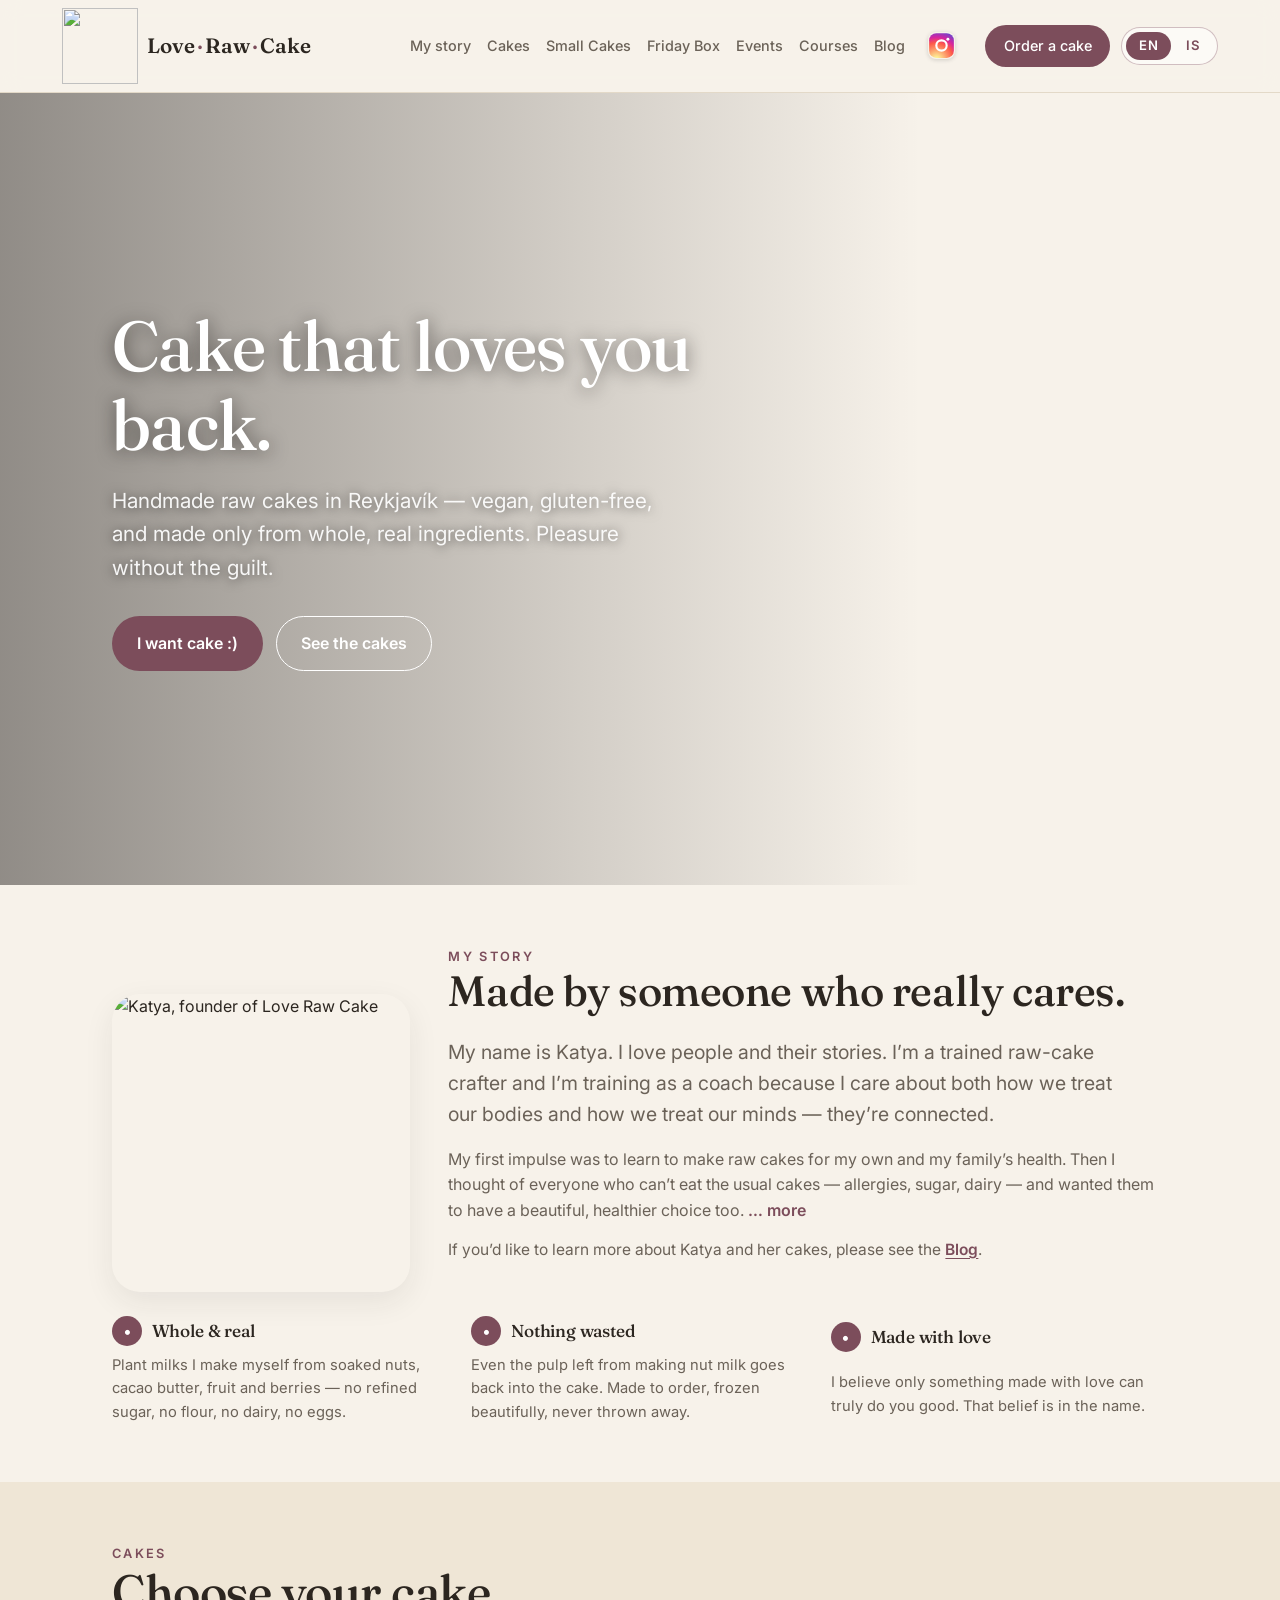
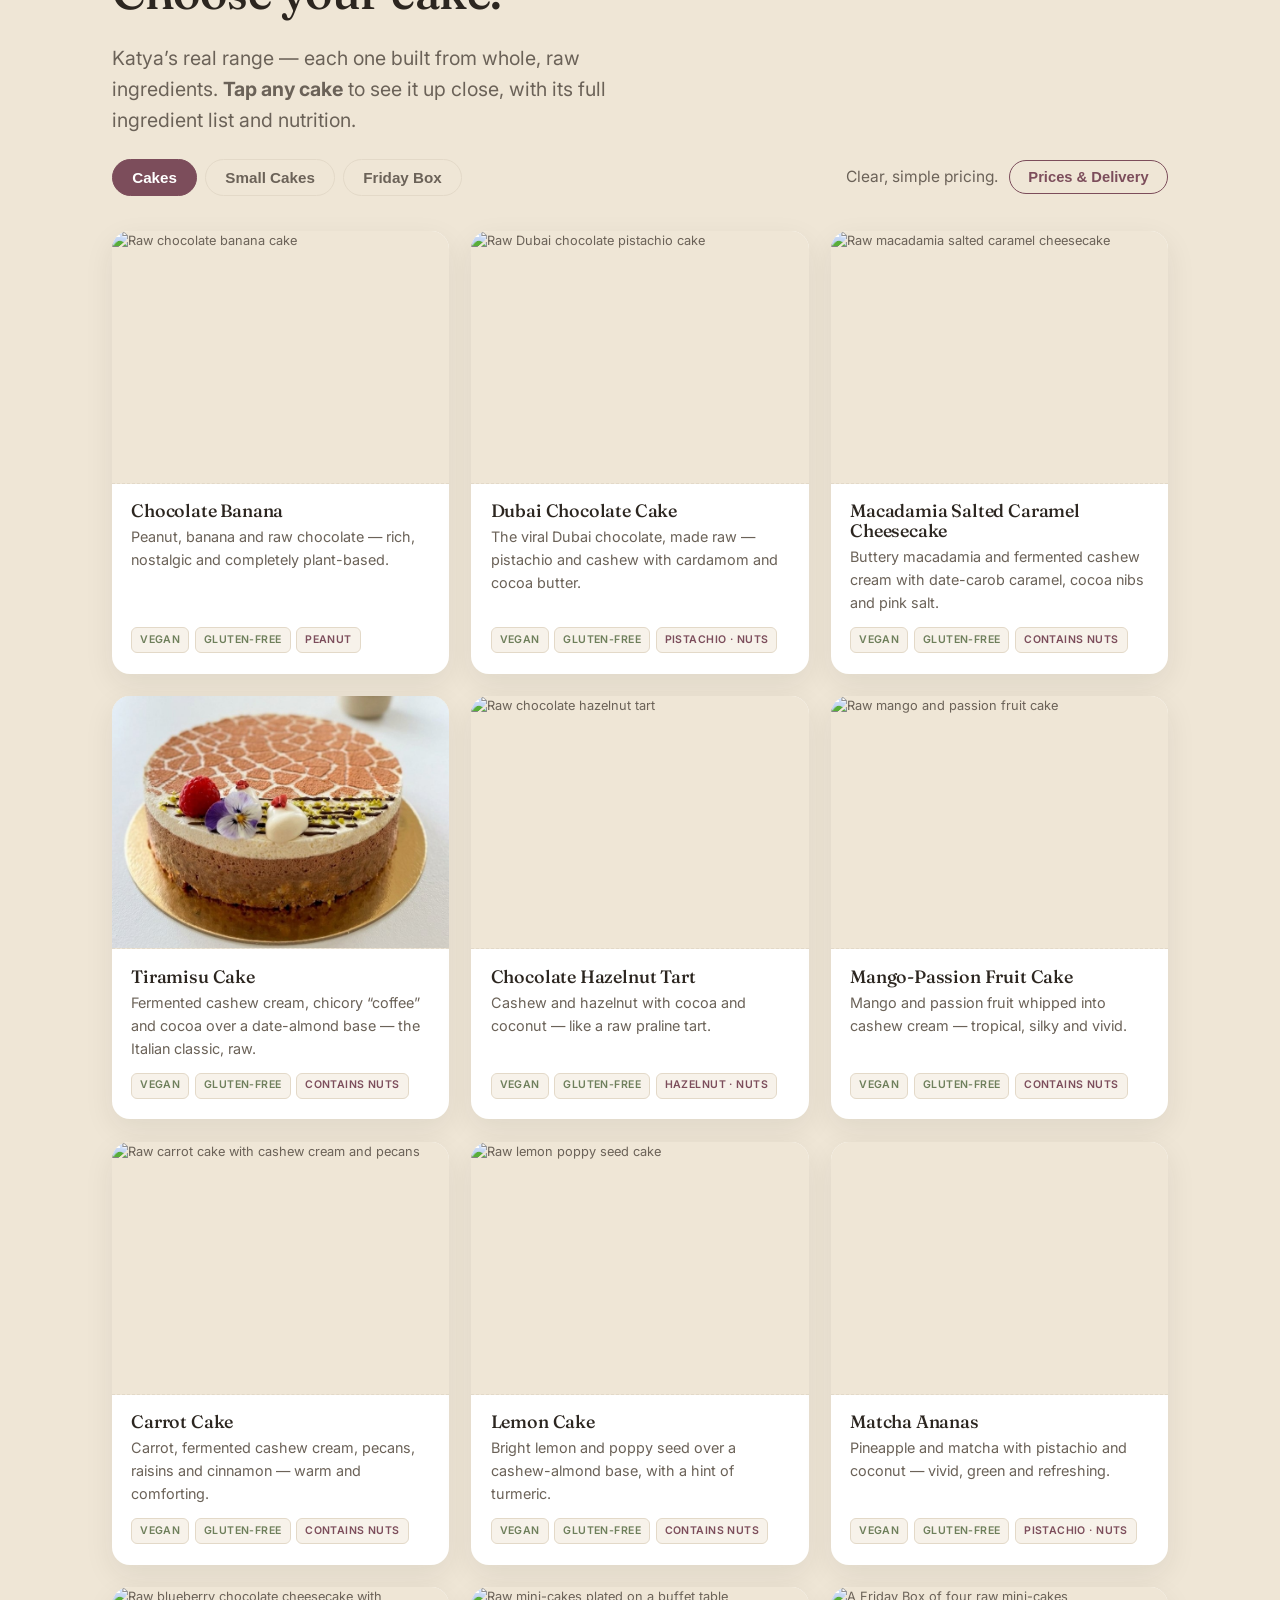
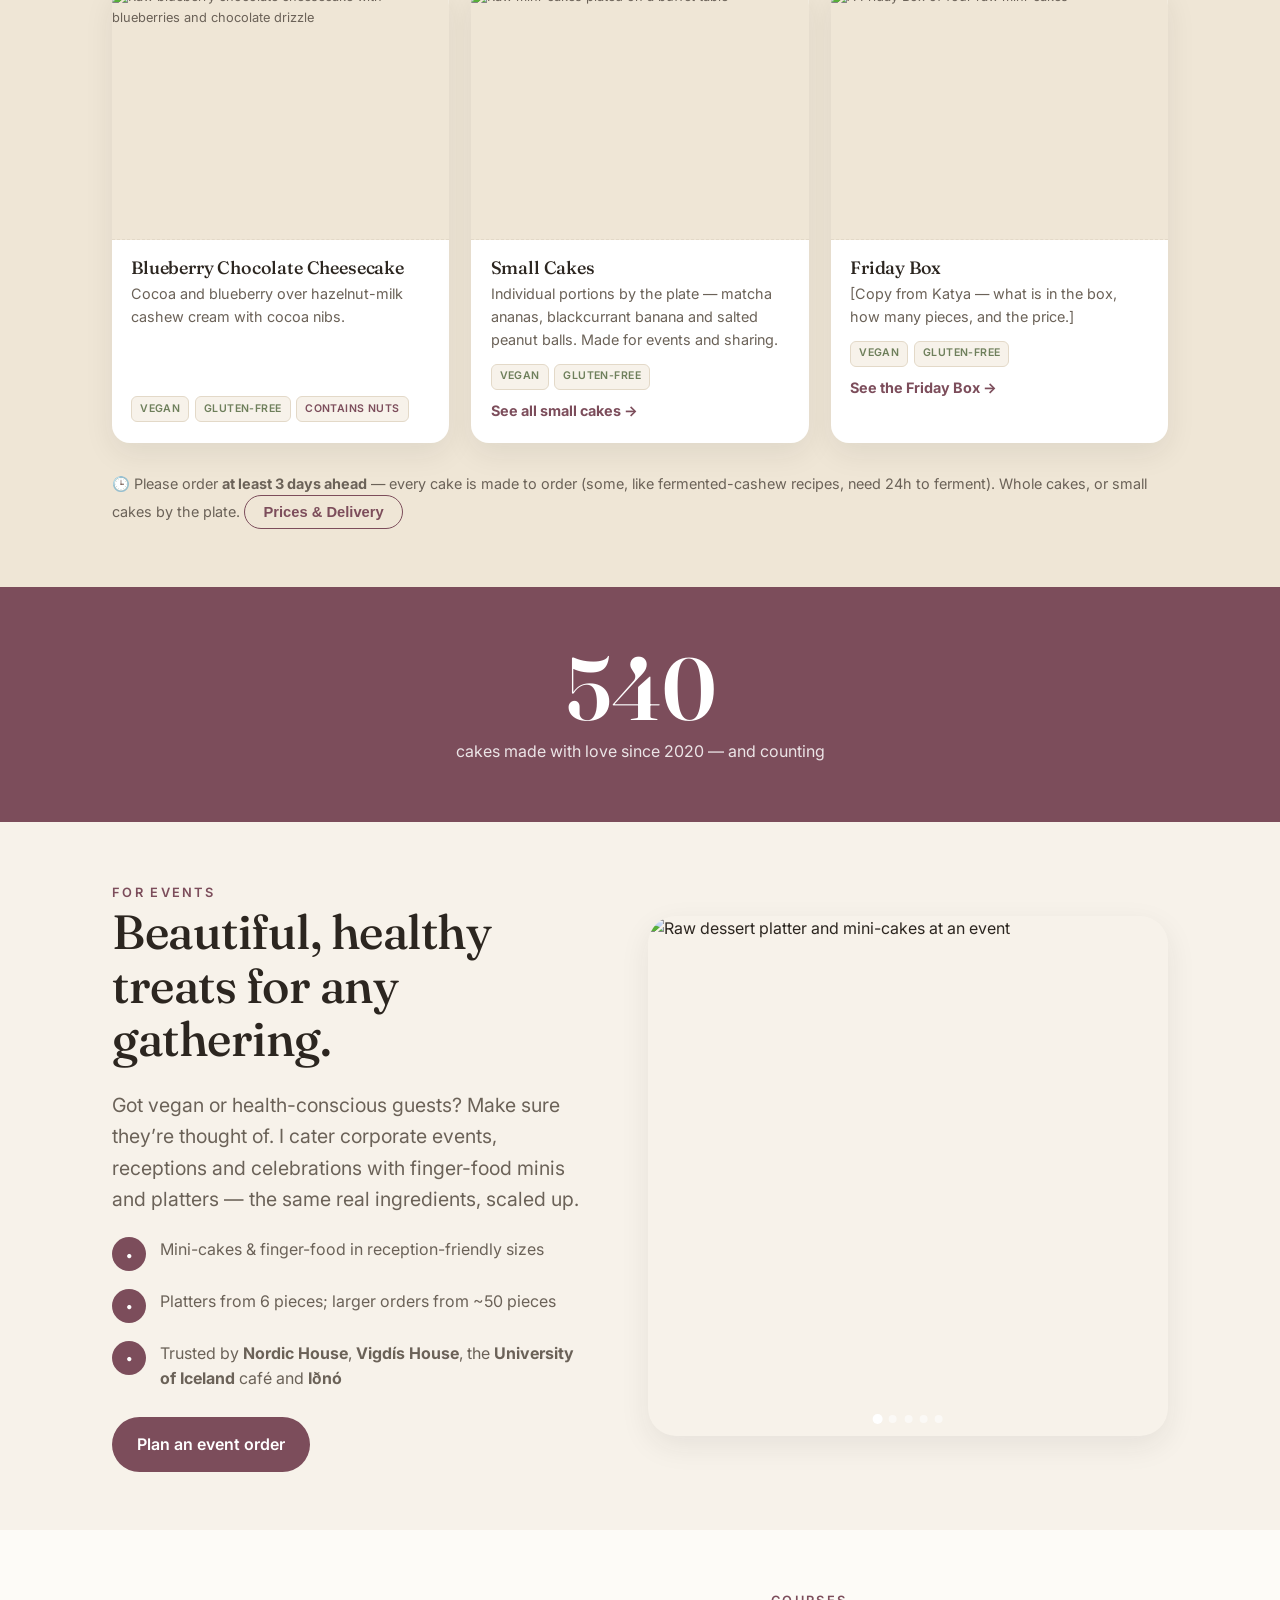
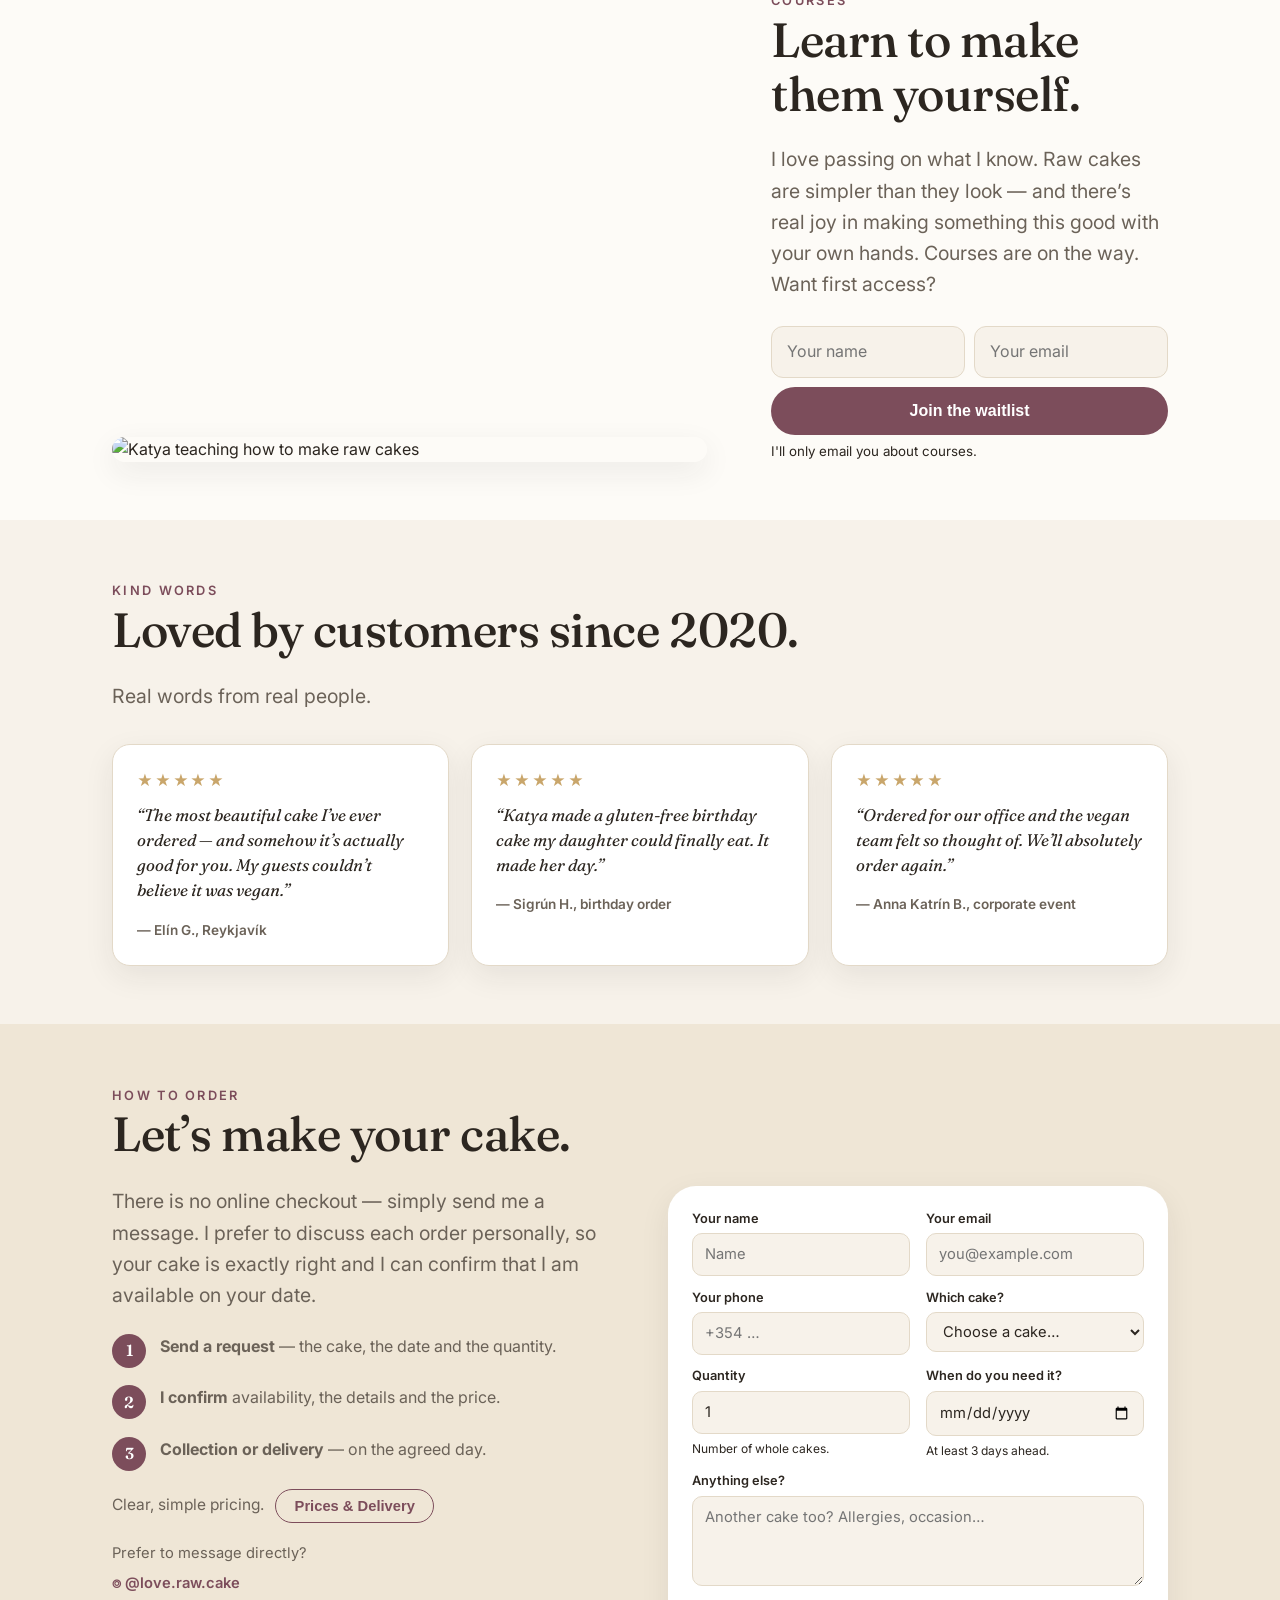
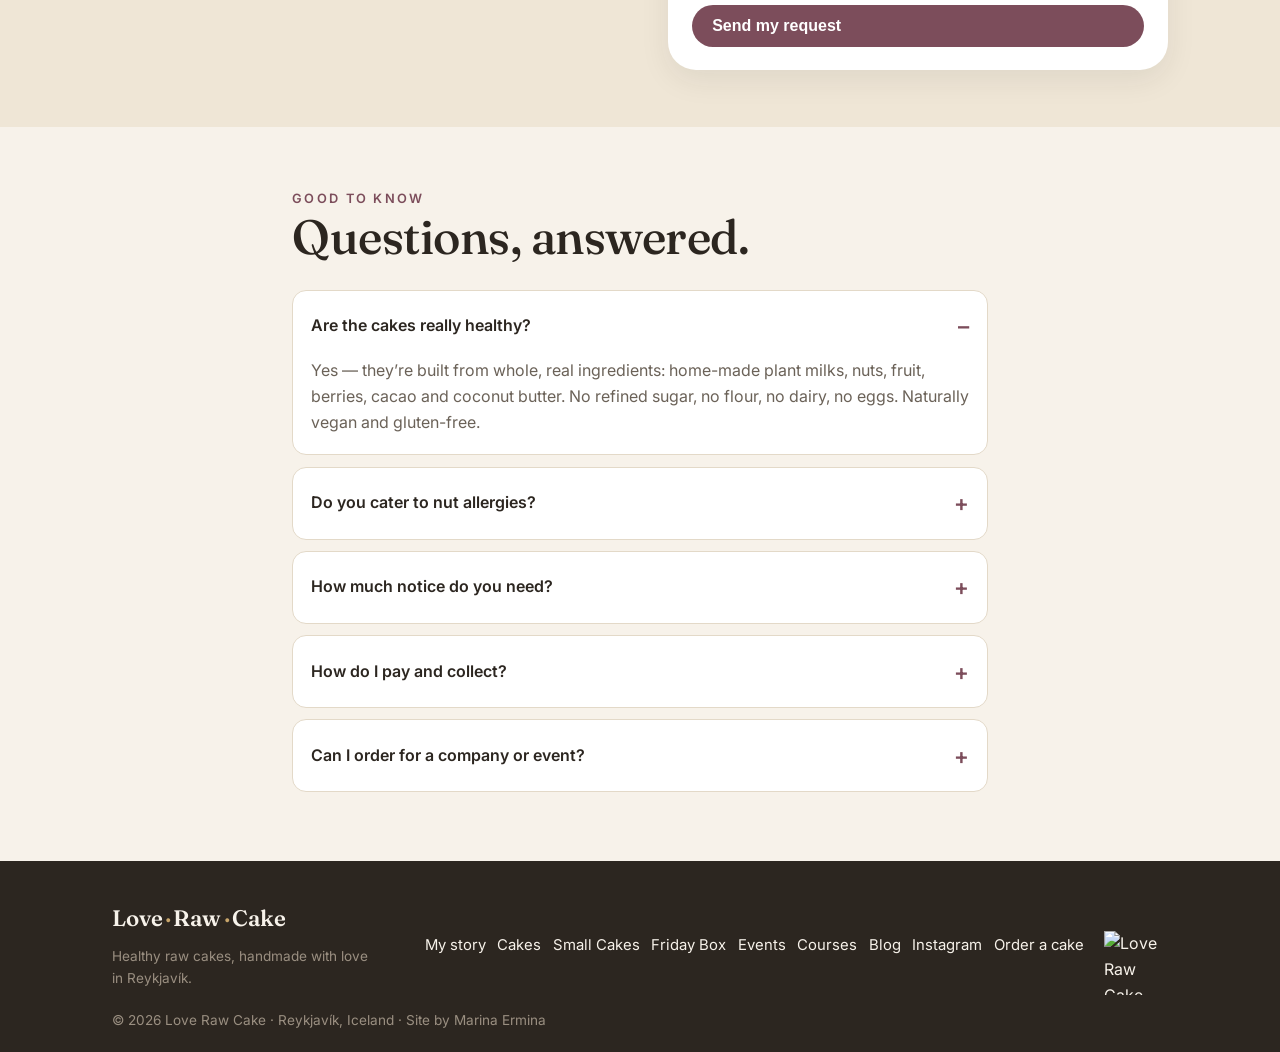
==== commit 8d556477: "All page texts editable in Pages CMS, blog fix, photo sizes, 404 page" ====
--- a/index.html
+++ b/index.html
@@ -59,10 +59,10 @@
       "mainEntity": [
         {
           "@type": "Question",
-          "name": "Are the raw cakes really healthy?",
+          "name": "Are the cakes really healthy?",
           "acceptedAnswer": {
             "@type": "Answer",
-            "text": "Yes. They are built from whole, real ingredients: home-made plant milks, nuts, fruit, berries, cacao and coconut butter. No refined sugar, no flour, no dairy, no eggs. Naturally vegan and gluten-free."
+            "text": "Yes — they’re built from whole, real ingredients: home-made plant milks, nuts, fruit, berries, cacao and coconut butter. No refined sugar, no flour, no dairy, no eggs. Naturally vegan and gluten-free."
           }
         },
         {
@@ -70,12 +70,12 @@
           "name": "Do you cater to nut allergies?",
           "acceptedAnswer": {
             "@type": "Answer",
-            "text": "No. Nuts are a core ingredient in almost everything, so these cakes are not safe for anyone with a serious nut allergy."
+            "text": "Honestly, no — nuts are a core ingredient in almost everything I make, so if you have a serious nut allergy these cakes aren’t safe for you, and I’d never want to risk it."
           }
         },
         {
           "@type": "Question",
-          "name": "How much notice do you need to order a cake?",
+          "name": "How much notice do you need?",
           "acceptedAnswer": {
             "@type": "Answer",
             "text": "At least 3 days. Every cake is made to order, and some recipes ferment for 24 hours. For events, the more notice the better."
@@ -83,18 +83,18 @@
         },
         {
           "@type": "Question",
-          "name": "How do I pay and collect my order?",
+          "name": "How do I pay and collect?",
           "acceptedAnswer": {
             "@type": "Answer",
-            "text": "Pickup or delivery. Delivery is free in the Reykjavik capital area on orders of 15,000 ISK and over, otherwise from 2,000 ISK. The day, time and payment are agreed when you get in touch."
+            "text": "Pickup or delivery — the delivery costs are in Prices & Delivery above. We agree the day, the time and how you’d like to pay when you get in touch."
           }
         },
         {
           "@type": "Question",
-          "name": "Can I order raw cakes for a company or event?",
+          "name": "Can I order for a company or event?",
           "acceptedAnswer": {
             "@type": "Answer",
-            "text": "Yes. Finger-food minis, platters, and larger orders from around 50 pieces. Love Raw Cake has catered Nordic House, Vigdis House, the University of Iceland cafe and Idno."
+            "text": "Absolutely — see the events section. Finger-food minis, platters, and larger orders from ~50 pieces."
           }
         }
       ]
@@ -738,21 +738,6 @@
   ]
 }
   </script>
-
-<!--
-=====================================================================
-  RawCakes website — VERSION 2026-08-12
-  • Menu rebuilt to match Katya's own "Ingredients" doc: her exact cake
-    names, real ingredient lists and nutrition (per 100 g) where given.
-  • Real cake photos from Katya's Drive + Telegram; "photo coming soon"
-    where she hasn't shared a shot yet.
-  • Tap any cake -> square note with description, ingredients, nutrition,
-    a swipeable photo gallery, and an Order button.
-  Placeholders still to confirm: [P1]colours [P2]logo [P4]prices
-  [P6]contact/order channel [P7]cakes-made count. Photos to add: the
-  cakes marked "photo coming".
-=====================================================================
--->
 
 <meta property="og:type" content="website" />
 <meta property="og:title" content="Love Raw Cake — healthy raw cakes, made with love · Reykjavík" />
@@ -795,7 +780,9 @@
             <a class="nav-ig" href="https://instagram.com/love.raw.cake" target="_blank" rel="noopener" aria-label="Love Raw Cake on Instagram" title="@love.raw.cake"><svg viewBox="0 0 24 24" aria-hidden="true"><defs><radialGradient id="igGrad" cx="30%" cy="107%" r="150%"><stop offset="0%" stop-color="#fdf497"/><stop offset="5%" stop-color="#fdf497"/><stop offset="45%" stop-color="#fd5949"/><stop offset="60%" stop-color="#d6249f"/><stop offset="90%" stop-color="#285aeb"/></radialGradient></defs><rect x="1" y="1" width="22" height="22" rx="6.4" fill="url(#igGrad)"/><circle cx="12" cy="12" r="4.6" fill="none" stroke="#fff" stroke-width="1.9"/><circle cx="17.7" cy="6.4" r="1.3" fill="#fff"/></svg></a>
       <a href="#order" class="btn btn-primary" style="padding:.55rem 1.1rem">Order a cake</a>
     </nav>
+
     <div class="lang-switch" role="group" aria-label="Language / Tungumál"><b aria-current="true">EN</b><a href="is/" hreflang="is" lang="is" title="Íslenska">IS</a></div>
+
     <button class="nav-toggle" id="navtoggle" aria-label="Menu">☰</button>
   </div>
 </header>
@@ -829,17 +816,25 @@
         <span class="eyebrow">My story</span>
         <h2>Made by someone who really cares.</h2>
         <p class="lead">My name is Katya. I love people and their stories. I’m a trained raw-cake crafter and I’m training as a coach because I care about both how we treat our bodies and how we treat our minds — they’re connected.</p>
+
         <div class="story-expand" id="storyExpand" role="button" tabindex="0" aria-expanded="false" aria-label="Read the rest of Katya’s story">
           <p>My first impulse was to learn to make raw cakes for my own and my family’s health. Then I thought of everyone who can’t eat the usual cakes — allergies, sugar, dairy — and wanted them to have a beautiful, healthier choice too.<span class="more-inline"> That’s when I realised I wanted to change how cake is seen. For most of us, “cake” means sugar, guilt, something to regret later. I truly believe it can mean the opposite: real nourishment that happens to taste incredible.</span><span class="dots"> …</span> <span class="story-toggle more-label">more</span></p>
           <p class="more-block">Raw Love Cakes are built from good ingredients — and good ingredients are the only way to a good result. That’s what goes into every box: healthy ingredients, care for the person who’ll open it, and no waste behind it — in raw-cake making it’s easy to use every last ingredient, so it’s care twice over: for you and for the planet. <span class="story-toggle less-label">less</span></p>
         </div>
+
+
         <p class="story-blog">If you’d like to learn more about Katya and her cakes, please see the <a href="blog.html">Blog</a>.</p>
+
       </div>
     </div>
     <div class="values">
+
       <div class="value"><span class="dot">•</span><h3>Whole &amp; real</h3><p>Plant milks I make myself from soaked nuts, cacao butter, fruit and berries — no refined sugar, no flour, no dairy, no eggs.</p></div>
+
       <div class="value"><span class="dot">•</span><h3>Nothing wasted</h3><p>Even the pulp left from making nut milk goes back into the cake. Made to order, frozen beautifully, never thrown away.</p></div>
+
       <div class="value"><span class="dot">•</span><h3>Made with love</h3><p>I believe only something made with love can truly do you good. That belief is in the name.</p></div>
+
     </div>
   </div>
 </section>
@@ -924,10 +919,15 @@
     <div class="grid hide" id="grid-mini">
       <div class="mini-strip">
         <div class="shots">
+
           <img src="images/images_20.08.2026/smallcakes_fingers_web.jpeg" alt="A board of raw mini-cakes with berries" loading="lazy" />
+
           <img src="images/images_20.08.2026/smallcakes_main_web.jpeg" alt="Board of raw mini-cakes with berries" loading="lazy" />
+
           <img src="images/images_20.08.2026/smallcakes_square1_web.jpeg" alt="Raw mini-cakes with strawberries on plates" loading="lazy" />
+
           <img src="images/images_20.08.2026/smallcakes_buffet_web.jpeg" alt="Raw mini-cakes plated on a buffet table at an event" loading="lazy" />
+
         </div>
         <p>Small cakes are made by the plate — mix and match any of the flavours below. Platters from 6 pieces.</p>
       </div>
@@ -964,12 +964,14 @@
   </div>
 </section>
 
+
 <div class="counter">
   <div class="wrap">
-    <div class="num" id="cakeCount">0</div>
+    <div class="num" id="cakeCount" data-target="842">0</div>
     <p>cakes made with love since 2020 — and counting</p>
   </div>
 </div>
+
 
 <section id="events">
   <div class="wrap split">
@@ -978,18 +980,28 @@
       <h2>Beautiful, healthy treats for any gathering.</h2>
       <p class="lead">Got vegan or health-conscious guests? Make sure they’re thought of. I cater corporate events, receptions and celebrations with finger-food minis and platters — the same real ingredients, scaled up.</p>
       <div class="steps">
+
         <div class="step"><span class="n">•</span><p>Mini-cakes &amp; finger-food in reception-friendly sizes</p></div>
+
         <div class="step"><span class="n">•</span><p>Platters from 6 pieces; larger orders from ~50 pieces</p></div>
+
         <div class="step"><span class="n">•</span><p>Trusted by <b>Nordic House</b>, <b>Vigdís House</b>, the <b>University of Iceland</b> café and <b>Iðnó</b></p></div>
+
       </div>
       <a href="#order" class="btn btn-primary mt" data-order="Event / large order">Plan an event order</a>
     </div>
     <div class="carousel" id="eventCarousel">
+
       <img class="active" src="images/event-p1.jpg" alt="Raw dessert platter and mini-cakes at an event" loading="lazy" />
+
       <img src="images/event-p2.jpg" alt="Mini raw cakes on wooden boards for a reception" loading="lazy" />
+
       <img src="images/event-p3.jpg" alt="Finger-food raw desserts spread for a gathering" loading="lazy" />
+
       <img src="images/event-p4.jpg" alt="Chocolate-dipped strawberries and treats on a platter" loading="lazy" />
+
       <img src="images/event-p5.jpg" alt="Raw mini-cakes and chocolate treats catering spread" loading="lazy" />
+
       <div class="dots"></div>
     </div>
   </div>
@@ -1003,8 +1015,7 @@
         <span class="eyebrow">Courses</span>
         <h2>Learn to make them yourself.</h2>
         <p class="lead">I love passing on what I know. Raw cakes are simpler than they look — and there’s real joy in making something this good with your own hands. Courses are on the way. Want first access?</p>
-        <!-- Course waitlist: its own small form (name + email only) so people don't have to fill in
-             the cake-order fields. Goes to Katya through FormSubmit, like the order form. -->
+        <!-- Course waitlist: its own small form (name + email only). Goes to Katya through FormSubmit. -->
         <form class="waitlist mt" action="https://formsubmit.co/ketlight@gmail.com" method="POST">
           <input type="hidden" name="_subject" value="Course waitlist — Love Raw Cake" />
           <input type="hidden" name="_template" value="table" />
@@ -1022,17 +1033,23 @@
   </div>
 </section>
 
+
 <section id="reviews">
   <div class="wrap">
     <span class="eyebrow">Kind words</span>
     <h2>Loved by customers since 2020.</h2>
     <p class="lead">Real words from real people.</p>
     <div class="quotes">
+
       <figure class="quote"><div class="stars">★★★★★</div><p>“The most beautiful cake I’ve ever ordered — and somehow it’s actually good for you. My guests couldn’t believe it was vegan.”</p><figcaption class="who">— Elín G., Reykjavík</figcaption></figure>
+
       <figure class="quote"><div class="stars">★★★★★</div><p>“Katya made a gluten-free birthday cake my daughter could finally eat. It made her day.”</p><figcaption class="who">— Sigrún H., birthday order</figcaption></figure>
+
       <figure class="quote"><div class="stars">★★★★★</div><p>“Ordered for our office and the vegan team felt so thought of. We’ll absolutely order again.”</p><figcaption class="who">— Anna Katrín B., corporate event</figcaption></figure>
+
     </div></div>
 </section>
+
 
 <section class="order" id="order">
   <div class="wrap">
@@ -1042,20 +1059,21 @@
       <div>
         <p class="lead">There is no online checkout — simply send me a message. I prefer to discuss each order personally, so your cake is exactly right and I can confirm that I am available on your date.</p>
         <div class="steps">
+
           <div class="step"><span class="n">1</span><p><b>Send a request</b> — the cake, the date and the quantity.</p></div>
+
           <div class="step"><span class="n">2</span><p><b>I confirm</b> availability, the details and the price.</p></div>
+
           <div class="step"><span class="n">3</span><p><b>Collection or delivery</b> — on the agreed day.</p></div>
+
         </div>
         <p class="info-lines">Clear, simple pricing. <button type="button" class="info-pill" data-open-prices>Prices &amp; Delivery</button></p>
         <div class="direct">
           <span>Prefer to message directly?</span>
-          <!-- email + phone removed 26 Aug: ask Katya how she wants people to reach her (see TASKS.md [P6]) -->
           <a href="https://instagram.com/love.raw.cake" target="_blank" rel="noopener">⌾ @love.raw.cake</a>
         </div>
       </div>
       <form class="contact-card" action="https://formsubmit.co/ketlight@gmail.com" method="POST">
-        <!-- FormSubmit (no account). First real submission sends Katya a one-time activation email; nothing arrives until she clicks it.
-             After activation FormSubmit offers a random alias — swap it in for the address above to hide the email from spam bots. -->
         <input type="hidden" name="_subject" value="New cake request — loverawcake.com" />
         <input type="hidden" name="_template" value="table" />
         <input type="hidden" name="_autoresponse" value="Hi! Thank you so much for your cake request — I&#39;ve got it. I&#39;ll get back to you soon to confirm the date, the price and how you&#39;d like to receive your cake. With love, Katya · Love Raw Cake · @love.raw.cake" />
@@ -1069,14 +1087,14 @@
           <select id="orderSelect" name="cake" required>
             <option value="" disabled selected>Choose a cake…</option>
             <optgroup label="Cakes" data-group="cakes">
-              <option>Chocolate Banana</option><option>Dubai Chocolate Cake</option><option>Macadamia Salted Caramel Cheesecake</option><option>Tiramisu Cake</option><option>Chocolate Hazelnut Tart</option><option>Mango-Passion Fruit Cake</option><option>Carrot Cake</option><option>Lemon Cake</option><option>Matcha Ananas</option><option>Blueberry Chocolate Cheesecake</option>
+              <option value="Chocolate Banana">Chocolate Banana</option><option value="Dubai Chocolate Cake">Dubai Chocolate Cake</option><option value="Macadamia Salted Caramel Cheesecake">Macadamia Salted Caramel Cheesecake</option><option value="Tiramisu Cake">Tiramisu Cake</option><option value="Chocolate Hazelnut Tart">Chocolate Hazelnut Tart</option><option value="Mango-Passion Fruit Cake">Mango-Passion Fruit Cake</option><option value="Carrot Cake">Carrot Cake</option><option value="Lemon Cake">Lemon Cake</option><option value="Matcha Ananas">Matcha Ananas</option><option value="Blueberry Chocolate Cheesecake">Blueberry Chocolate Cheesecake</option>
             </optgroup>
             <optgroup label="Small cakes" data-group="small">
-              <option>Matcha Ananas (small)</option><option>Blackcurrant Banana (small)</option><option>Salted Peanut Ball (small)</option><option>Mixed small-cakes plate</option>
+              <option value="Matcha Ananas (small)">Matcha Ananas (small)</option><option value="Blackcurrant Banana (small)">Blackcurrant Banana (small)</option><option value="Salted Peanut Ball (small)">Salted Peanut Ball (small)</option><option value="Mixed small-cakes plate">Mixed small-cakes plate</option>
             </optgroup>
             <optgroup label="Other" data-group="other">
-              <option>Friday Box</option><option>Event / large order</option>
-              <option>Not sure — help me choose</option>
+              <option value="Friday Box">Friday Box</option><option value="Event / large order">Event / large order</option>
+              <option value="Not sure — help me choose">Not sure — help me choose</option>
             </optgroup>
           </select></div>
         </div>
@@ -1093,19 +1111,27 @@
   </div>
 </section>
 
+
 <section id="faq">
   <div class="wrap" style="max-width:760px">
     <span class="eyebrow">Good to know</span>
     <h2>Questions, answered.</h2>
     <div class="mt">
+
       <details open><summary>Are the cakes really healthy?</summary><p>Yes — they’re built from whole, real ingredients: home-made plant milks, nuts, fruit, berries, cacao and coconut butter. No refined sugar, no flour, no dairy, no eggs. Naturally vegan and gluten-free.</p></details>
+
       <details><summary>Do you cater to nut allergies?</summary><p>Honestly, no — nuts are a core ingredient in almost everything I make, so if you have a serious nut allergy these cakes aren’t safe for you, and I’d never want to risk it.</p></details>
+
       <details><summary>How much notice do you need?</summary><p>At least 3 days. Every cake is made to order, and some recipes ferment for 24 hours. For events, the more notice the better.</p></details>
-      <details><summary>How do I pay and collect?</summary><p>Pickup or delivery — the delivery costs are in <button type="button" class="link-btn" data-open-prices>Prices &amp; Delivery</button> above. We agree the day, the time and how you’d like to pay when you get in touch.<!-- payment method still to confirm with Katya — see TASKS.md [P6] --></p></details>
+
+      <details><summary>How do I pay and collect?</summary><p>Pickup or delivery — the delivery costs are in <button type="button" class="link-btn" data-open-prices>Prices &amp; Delivery</button> above. We agree the day, the time and how you’d like to pay when you get in touch.</p></details>
+
       <details><summary>Can I order for a company or event?</summary><p>Absolutely — see the <a href="#events">events section</a>. Finger-food minis, platters, and larger orders from ~50 pieces.</p></details>
+
     </div>
   </div>
 </section>
+
 
 <footer>
   <div class="wrap foot-grid">
@@ -1137,15 +1163,22 @@
       <span class="eyebrow">Prices &amp; Delivery</span>
       <h3 id="priceTitle">Simple pricing, by weight.</h3>
       <ul class="price-list">
+
         <li><b>Cakes — from 1,100 ISK per 100 g.</b> A whole cake is usually 800–1,200 g.</li>
+
         <li><b>Small cakes — from 1,100 ISK per 100 g.</b> S / M / L (30 g · 50 g · 100 g). Minimum order 600 g of one kind.</li>
+
         <li><b>Writing on the cake — from 1,500 ISK.</b></li>
+
       </ul>
       <p class="note-nutr">Prices may change if the cost of ingredients rises at the time of your order.</p>
       <h4>Delivery</h4>
       <ul class="price-list">
+
         <li><b>Free</b> in the Reykjavík capital area on orders of <b>15,000 ISK and over</b>.</li>
+
         <li>Otherwise, delivery is <b>from 2,000 ISK</b>, depending on where you are.</li>
+
       </ul>
       <a href="#order" class="btn btn-primary note-order" data-info-close>Order a cake →</a>
     </div>
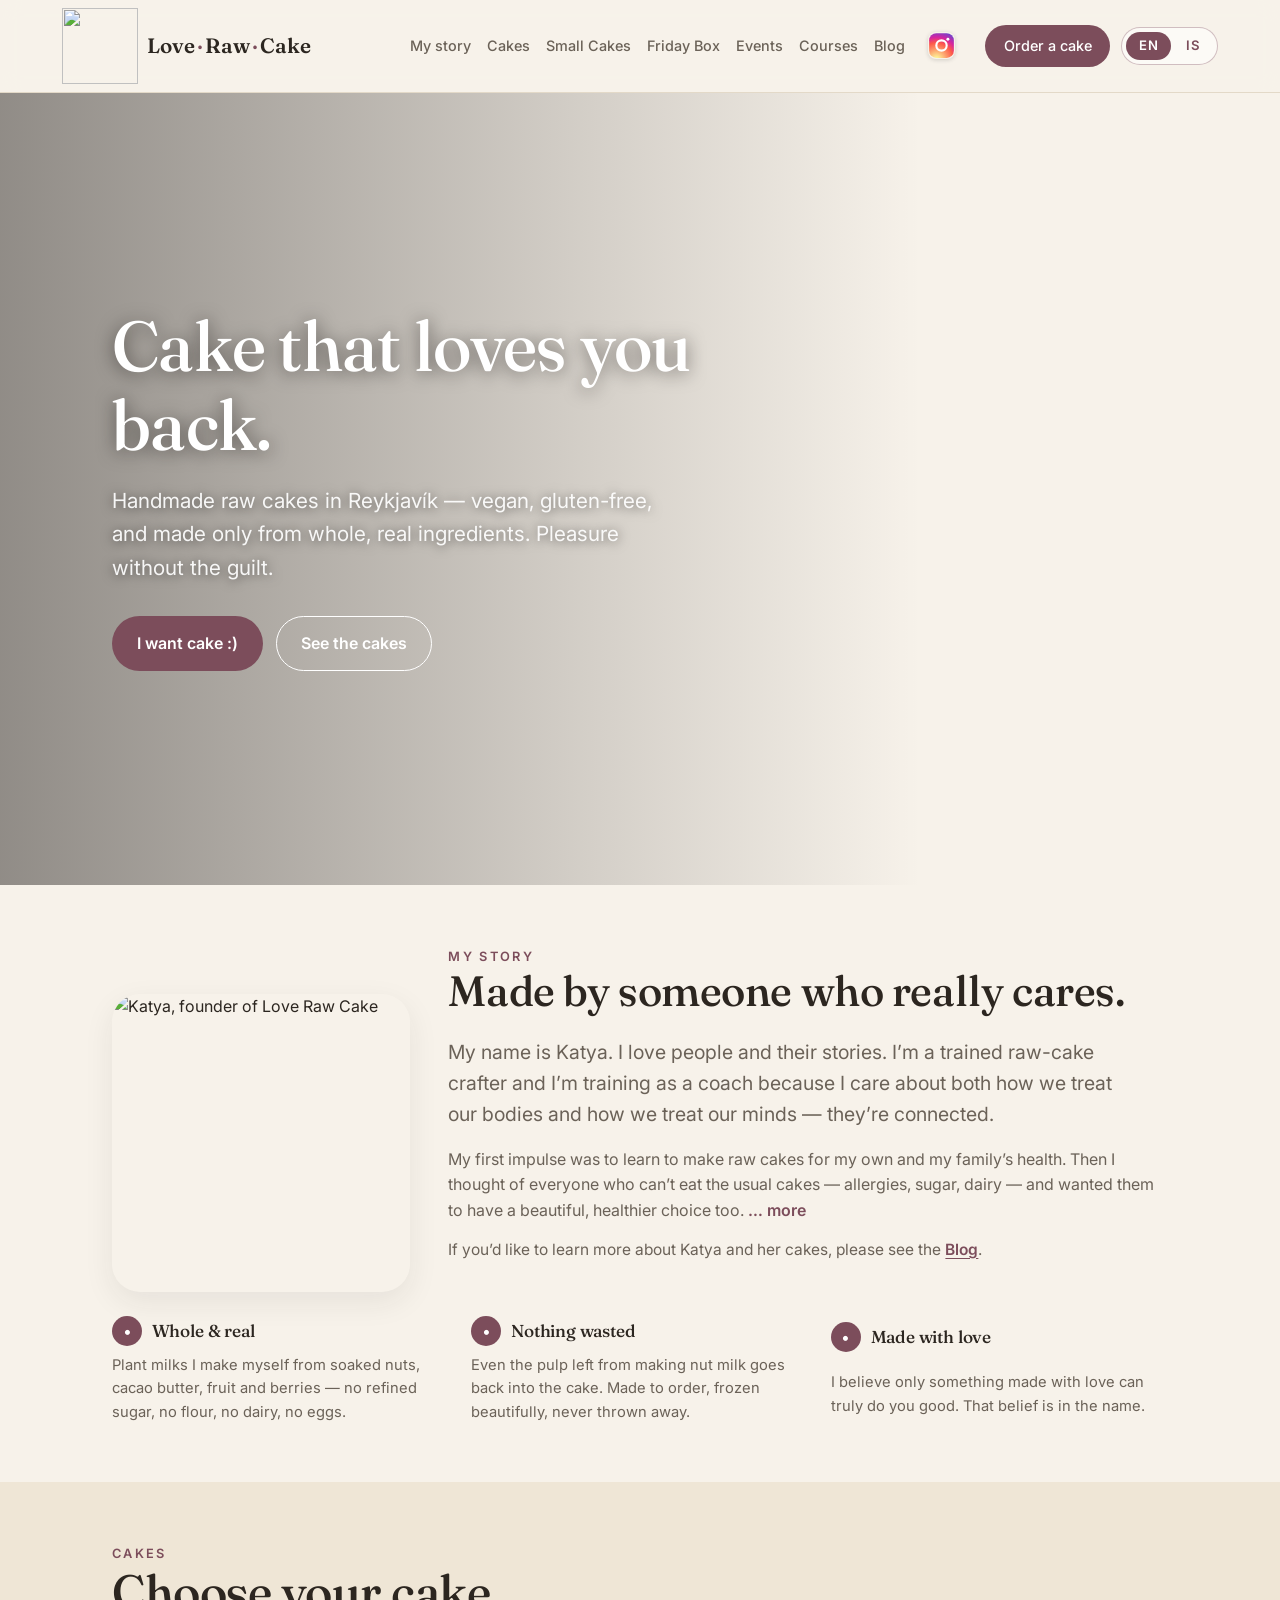
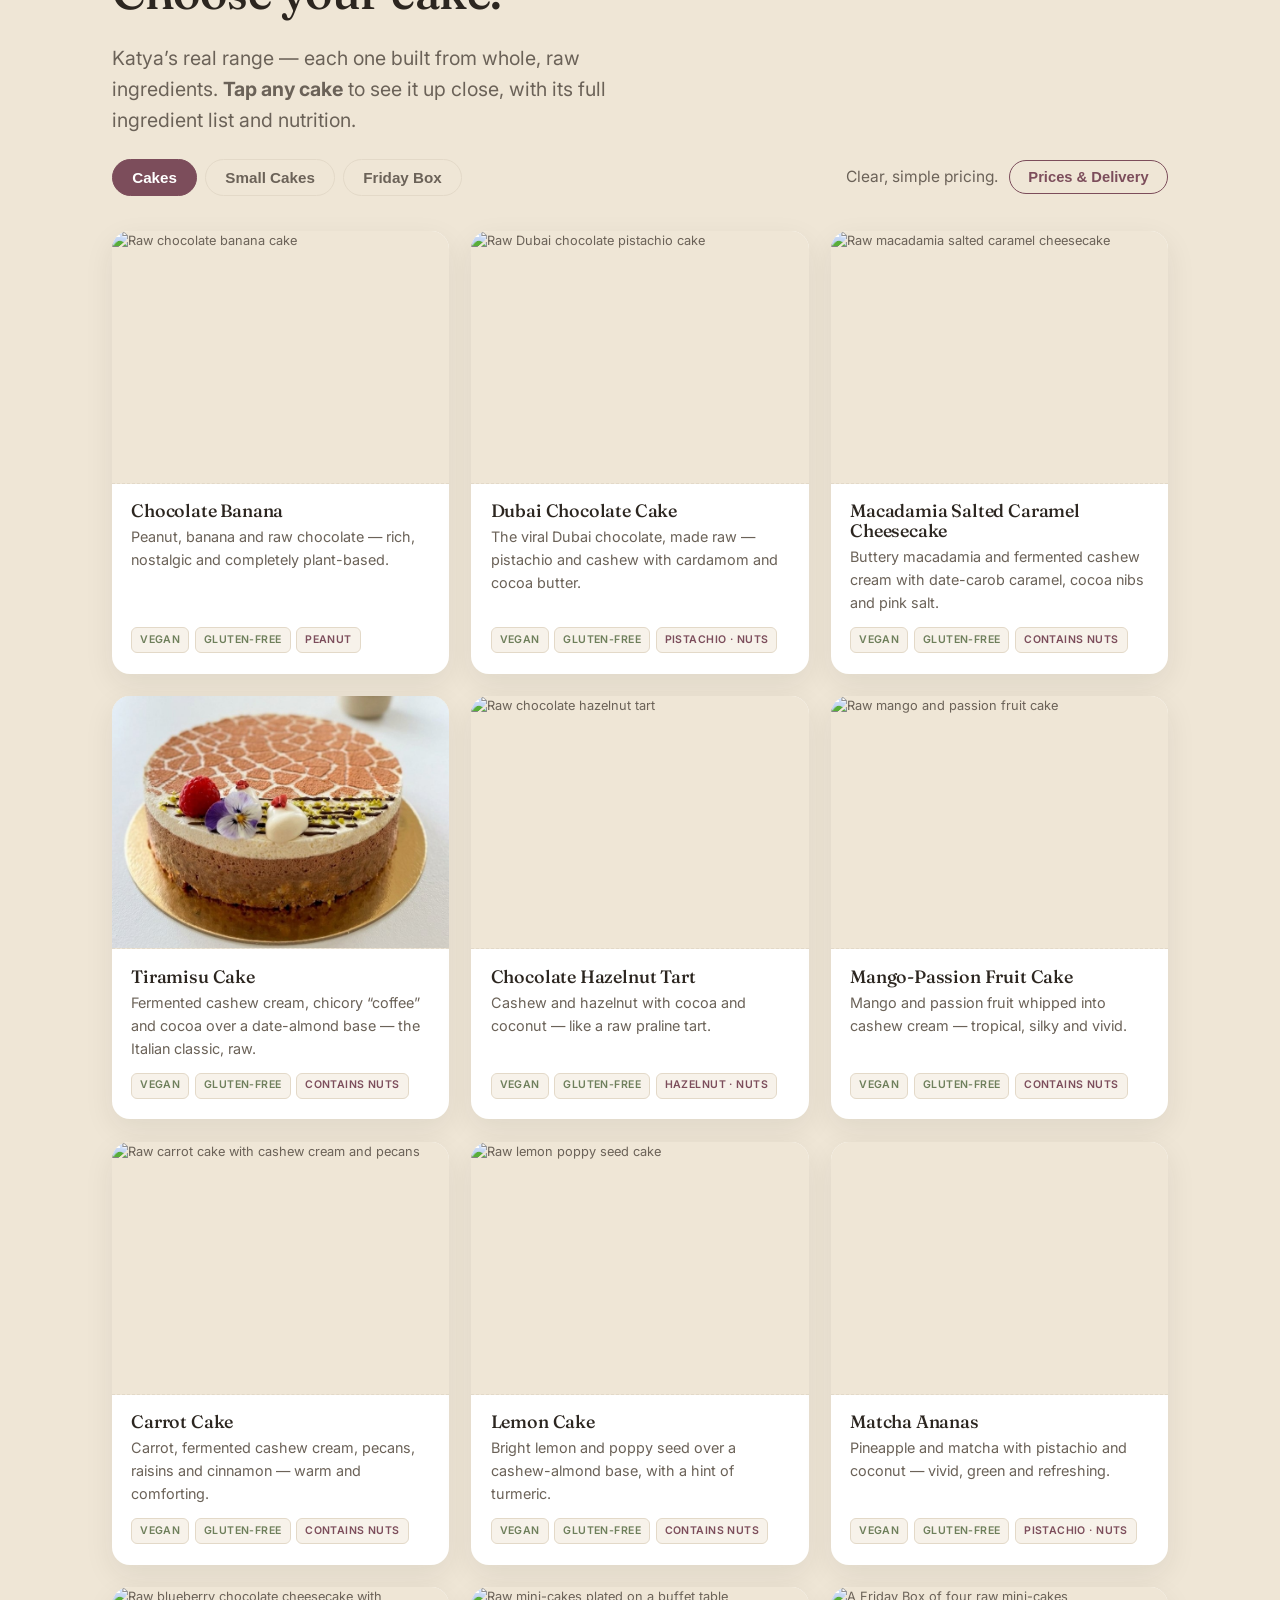
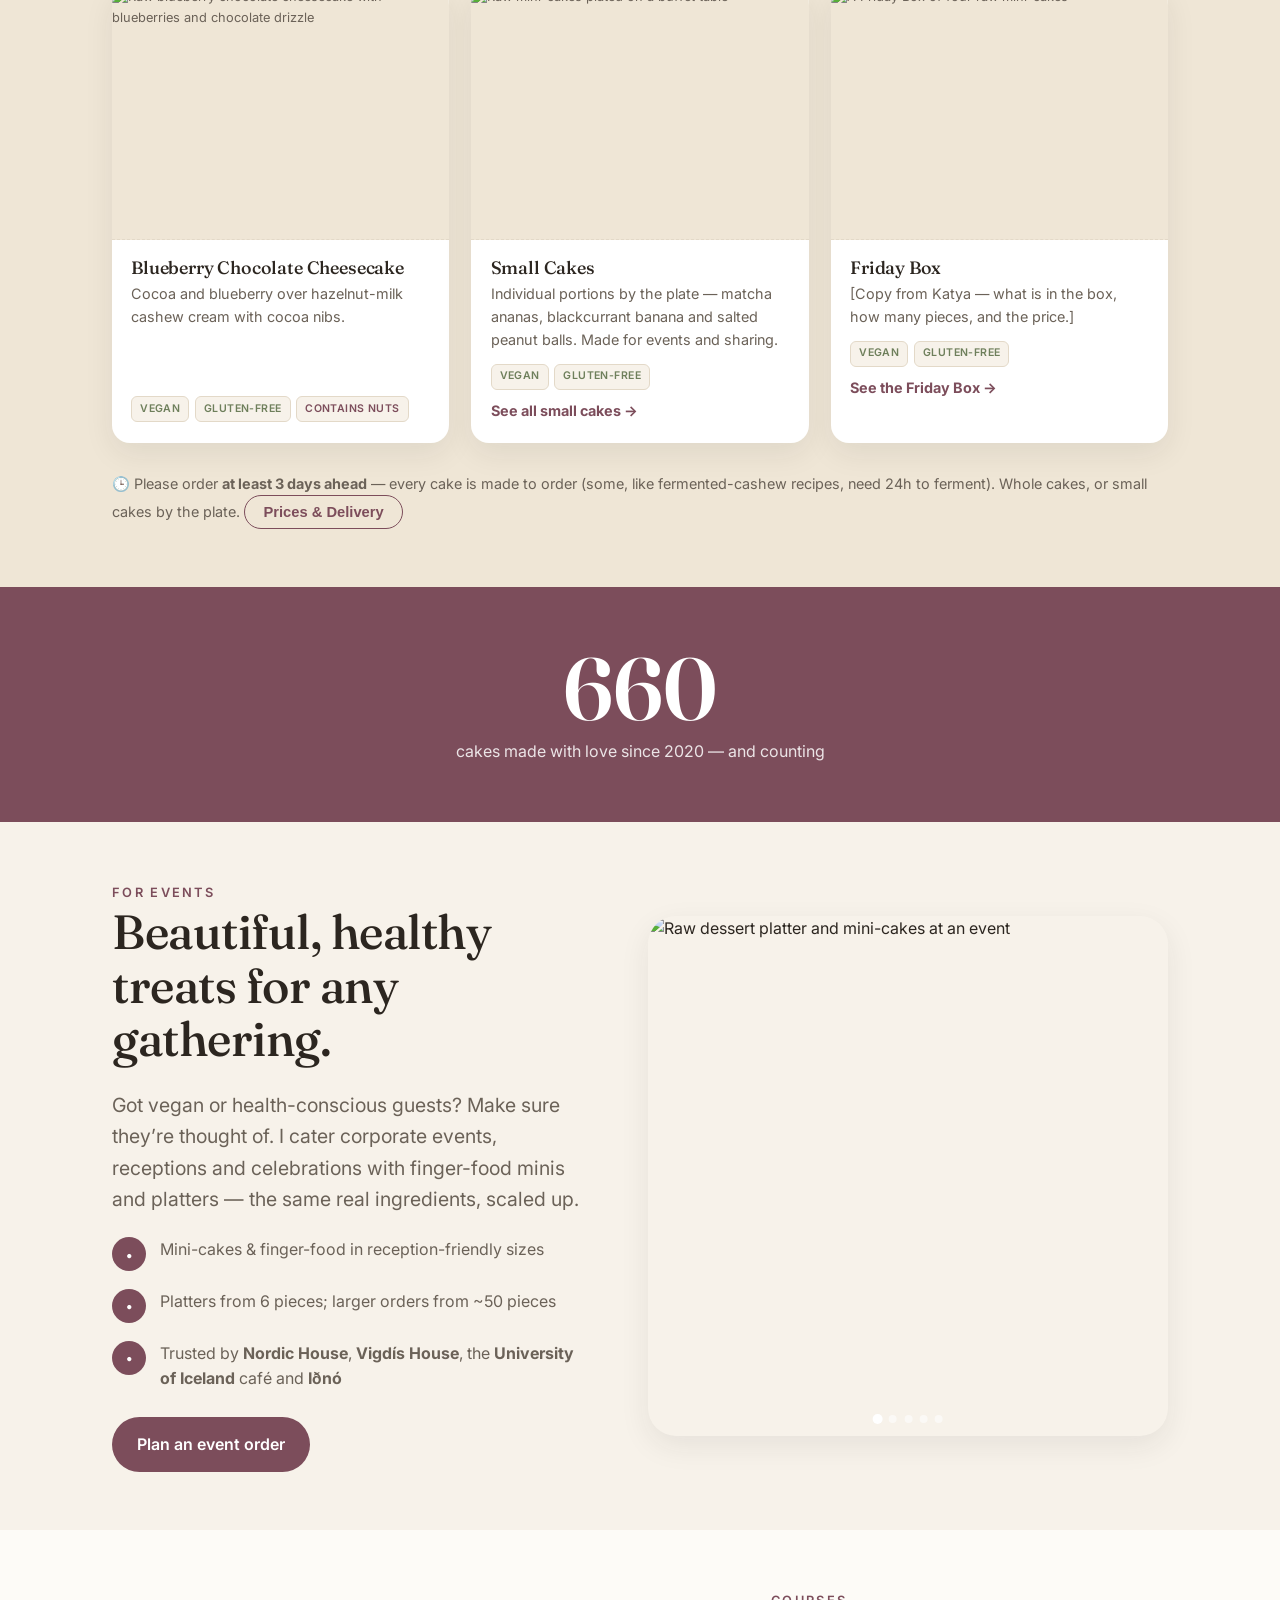
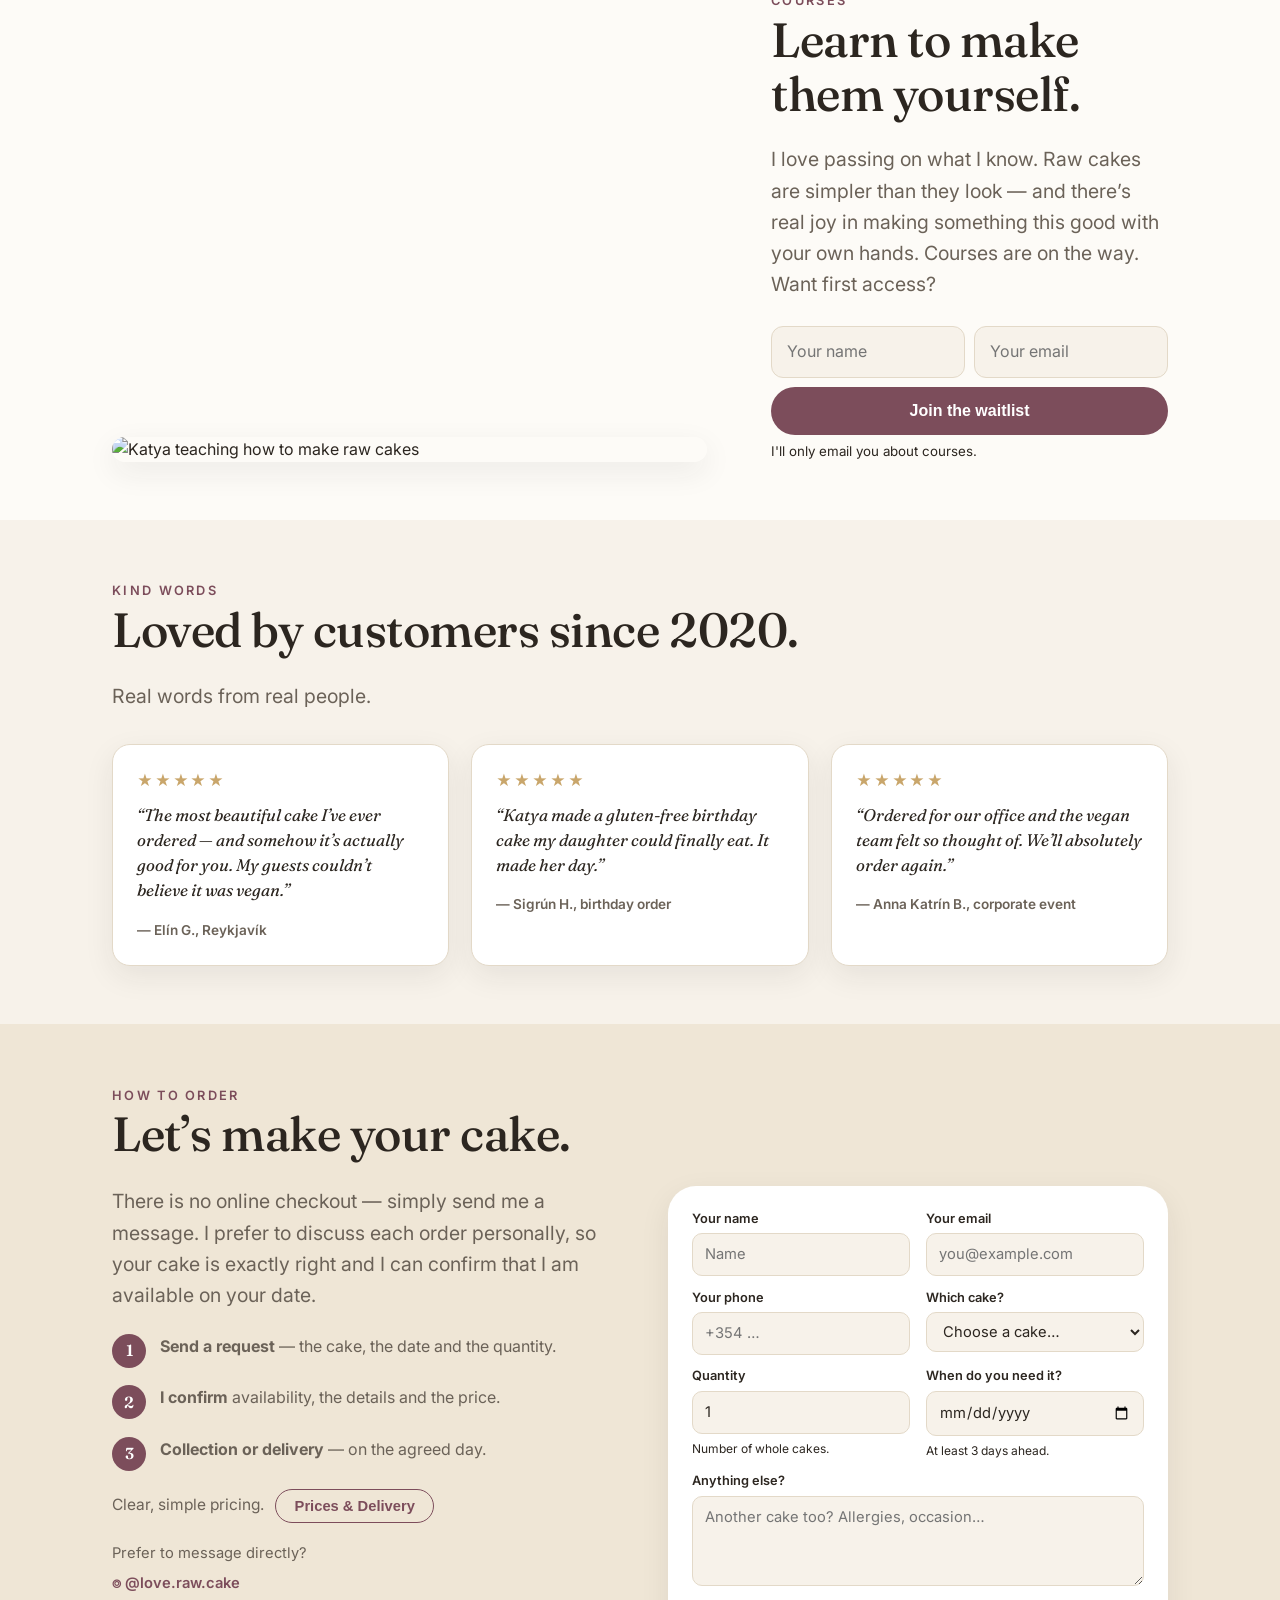
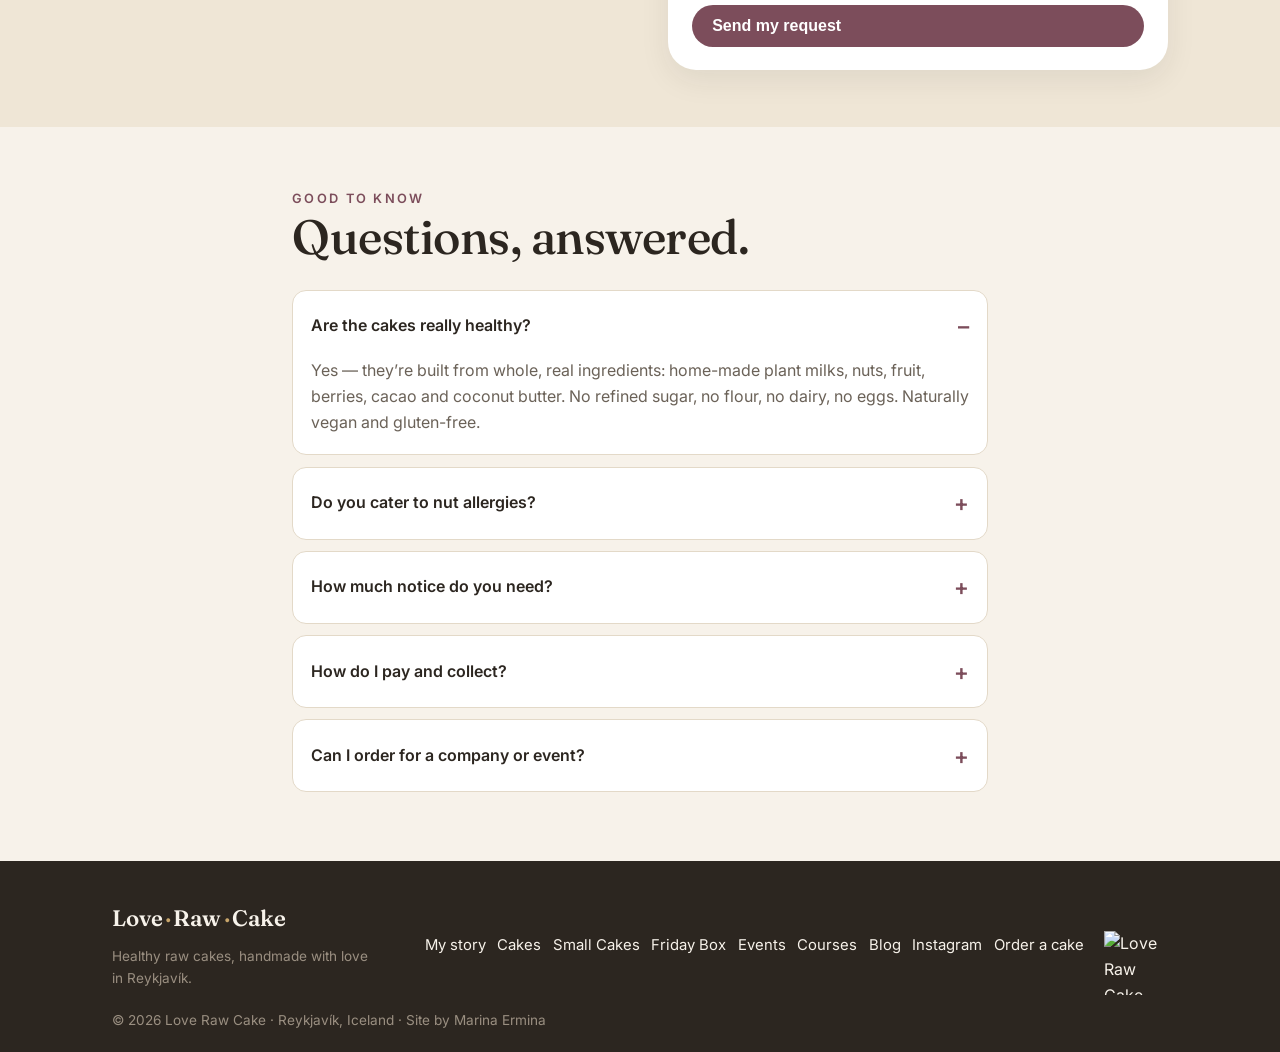
==== commit 928f6cc2: "Three cake lists in Pages CMS, editable hero and share photos, 404 texts" ====
--- a/index.html
+++ b/index.html
@@ -789,14 +789,23 @@
 
 <section class="hero" id="top">
   <div class="hero-media" id="heroMedia">
-    <div class="slide s1 active"></div>
-    <div class="slide s2"></div>
-    <div class="slide s3"></div>
-    <div class="slide s4"></div>
-    <div class="slide s5"></div>
-    <div class="slide s6"></div>
-    <div class="slide s7"></div>
-    <div class="slide s8"></div>
+
+    <div class="slide active" style="background-image:url('images/images_20.08.2026/chocbanana_hero.jpeg');background-position:center 64%"></div>
+
+    <div class="slide" style="background-image:url('images/images_20.08.2026/dubai_hero.jpeg');background-position:center 62%"></div>
+
+    <div class="slide" style="background-image:url('images/images_20.08.2026/chochazelnut_hero.jpeg');background-position:center 56%"></div>
+
+    <div class="slide" style="background-image:url('images/images_20.08.2026/carrot_hero.jpeg');background-position:center 22%"></div>
+
+    <div class="slide" style="background-image:url('images/images_20.08.2026/lemon_hero.jpeg');background-position:center 55%"></div>
+
+    <div class="slide" style="background-image:url('images/images_15.10.2026/tiramisu_hero.jpeg');background-position:center 50%"></div>
+
+    <div class="slide" style="background-image:url('images/images_20.08.2026/macadamia_hero.jpeg');background-position:center 55%"></div>
+
+    <div class="slide" style="background-image:url('images/images_20.08.2026/matcha_hero.jpeg');background-position:center 68%"></div>
+
   </div>
   <div class="wrap">
     <h1>Cake that loves you back.</h1>
--- a/styles.css
+++ b/styles.css
@@ -56,14 +56,7 @@
   .hero-media{position:absolute;inset:0;z-index:0}
   .hero-media .slide{position:absolute;inset:0;opacity:0;transition:opacity 1.4s ease;background-size:cover;background-position:center}
   .hero-media .slide.active{opacity:1}
-  .slide.s1{background-image:url('images/images_20.08.2026/chocbanana_hero.jpeg');background-position:center 64%}
-  .slide.s2{background-image:url('images/images_20.08.2026/dubai_hero.jpeg');background-position:center 62%}
-  .slide.s3{background-image:url('images/images_20.08.2026/chochazelnut_hero.jpeg');background-position:center 56%}
-  .slide.s4{background-image:url('images/images_20.08.2026/carrot_hero.jpeg');background-position:center 22%}
-  .slide.s5{background-image:url('images/images_20.08.2026/lemon_hero.jpeg');background-position:center 55%}
-  .slide.s6{background-image:url('images/images_15.10.2026/tiramisu_hero.jpeg');background-position:center 50%}
-  .slide.s7{background-image:url('images/images_20.08.2026/macadamia_hero.jpeg');background-position:center 55%}
-  .slide.s8{background-image:url('images/images_20.08.2026/matcha_hero.jpeg');background-position:center 68%}
+  /* hero photos + focus come from Pages CMS (content/text/02-top.yml), set inline in the template */
   /* soft scrim on the left only — the type stays readable and the cake keeps its own colour */
   .hero-media::after{content:"";position:absolute;inset:0;background:linear-gradient(90deg,rgba(20,16,14,.45) 0%,rgba(20,16,14,.16) 45%,rgba(20,16,14,0) 72%);z-index:1}
   .hero .wrap{position:relative;z-index:2}
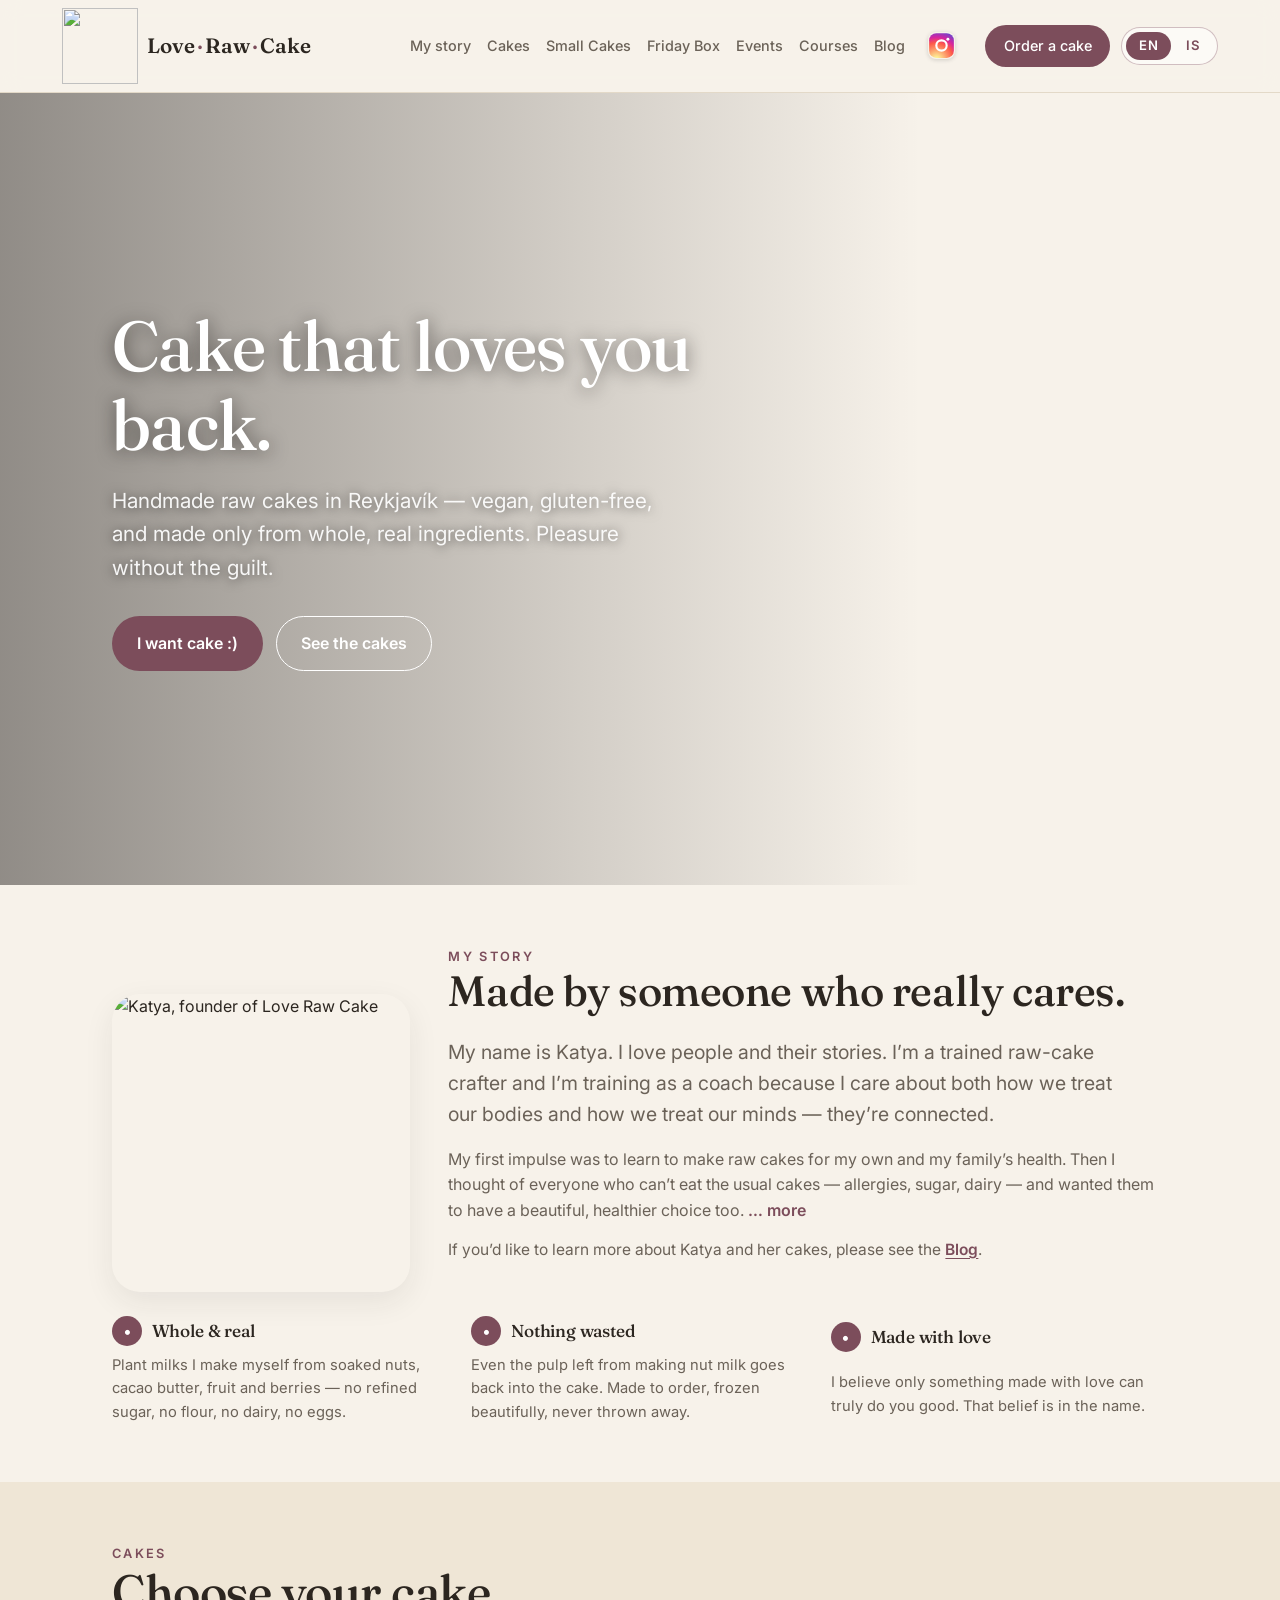
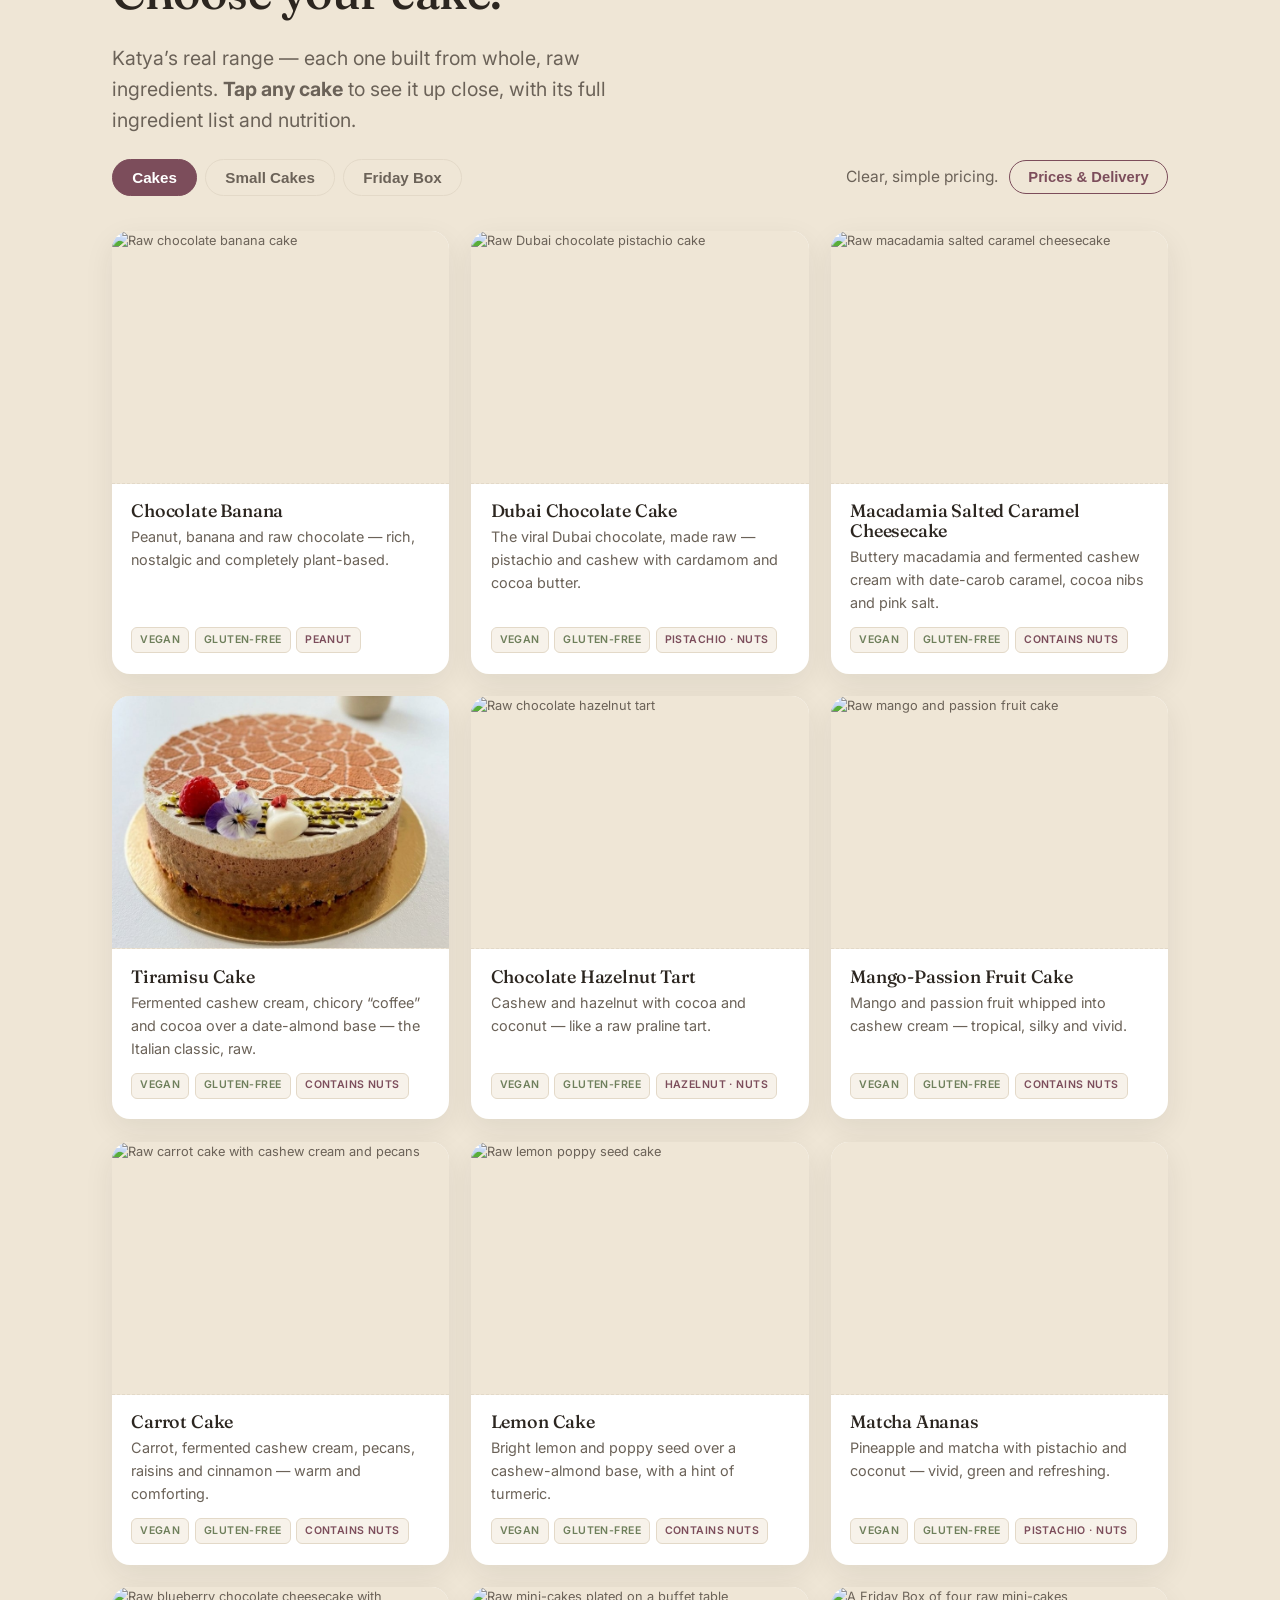
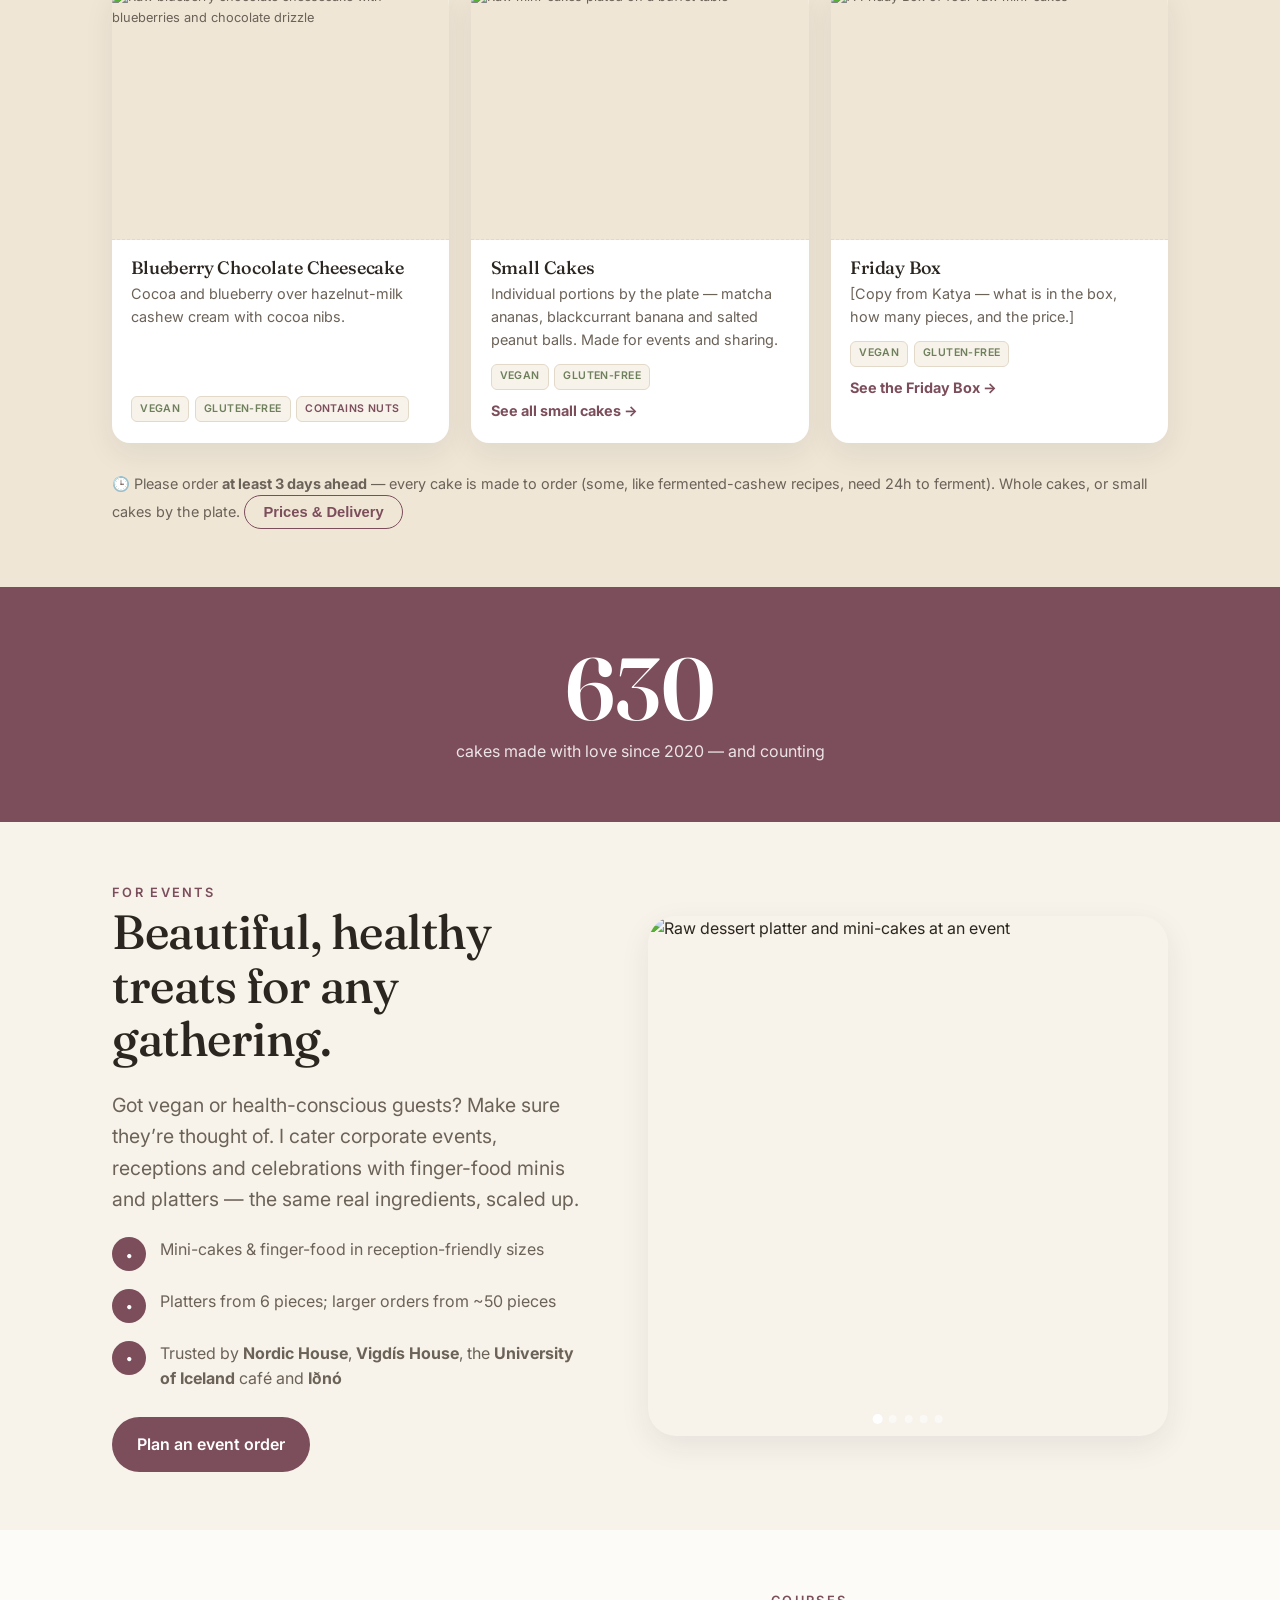
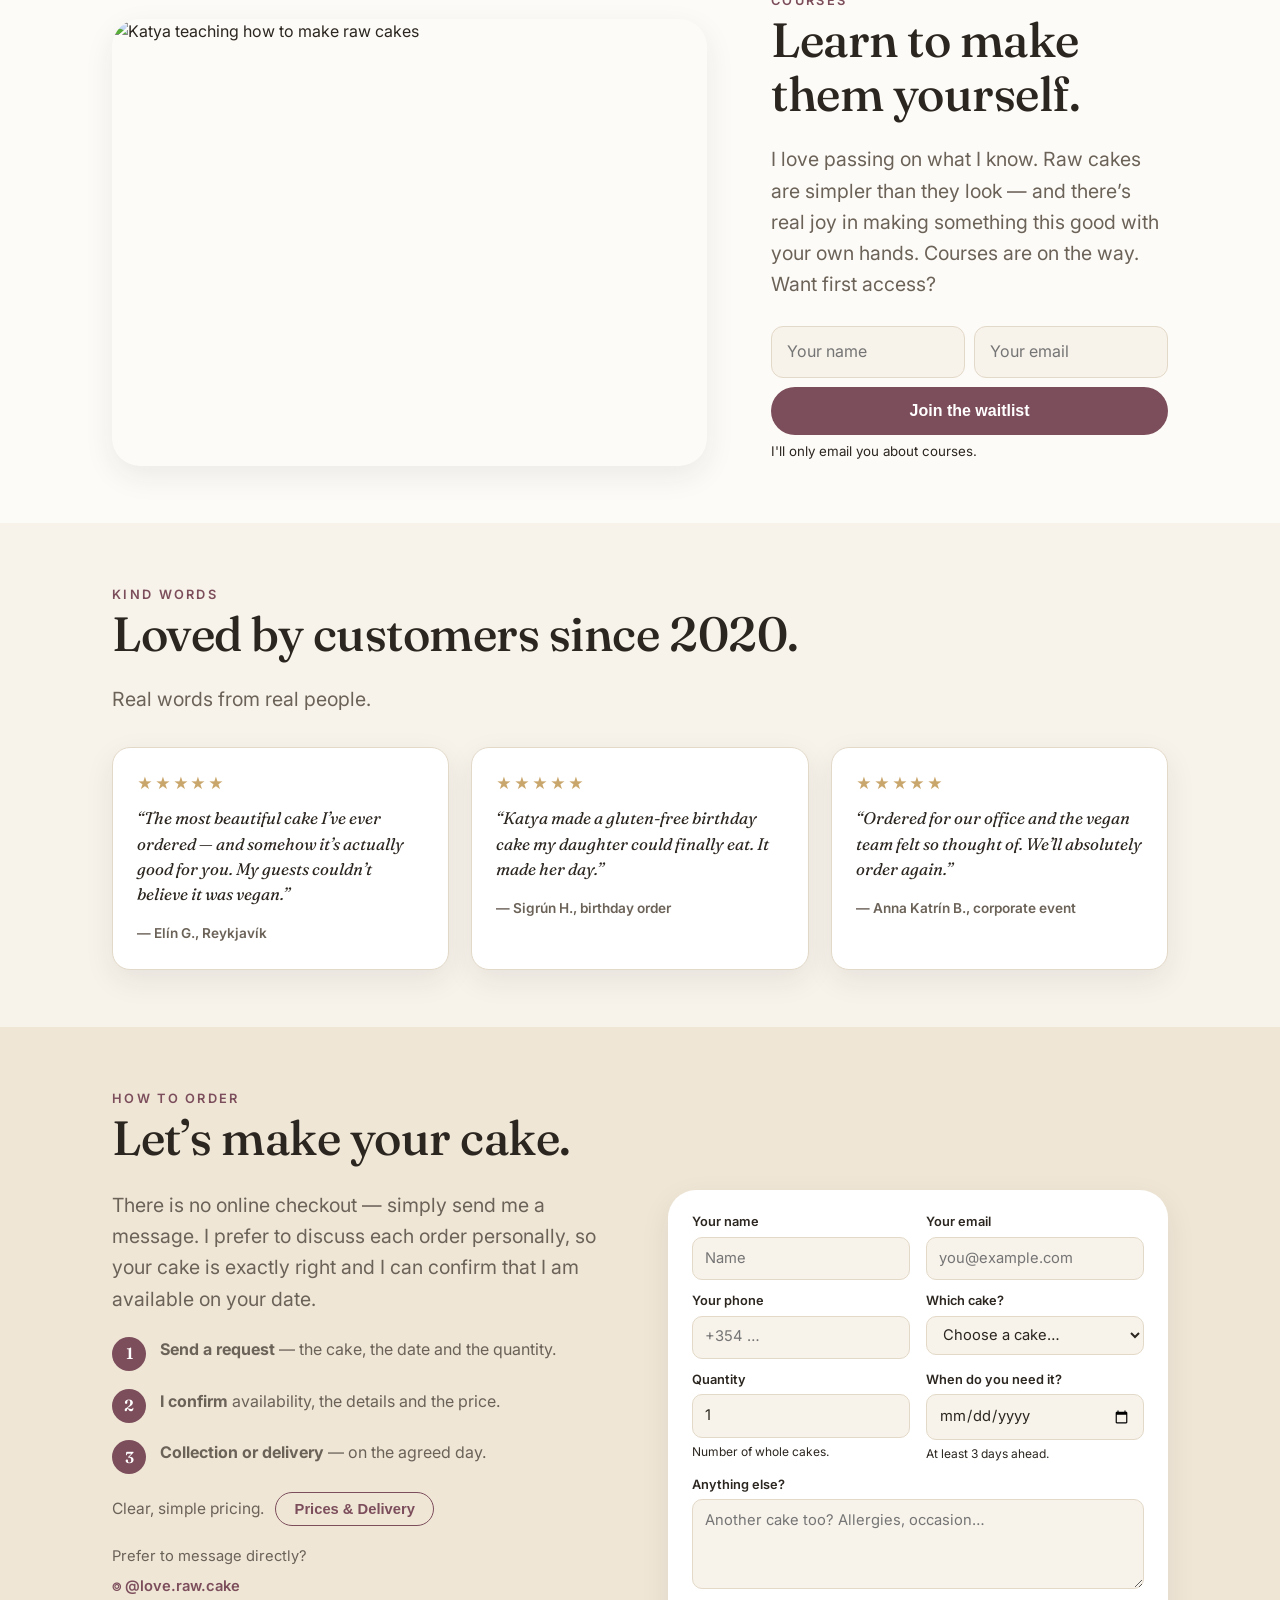
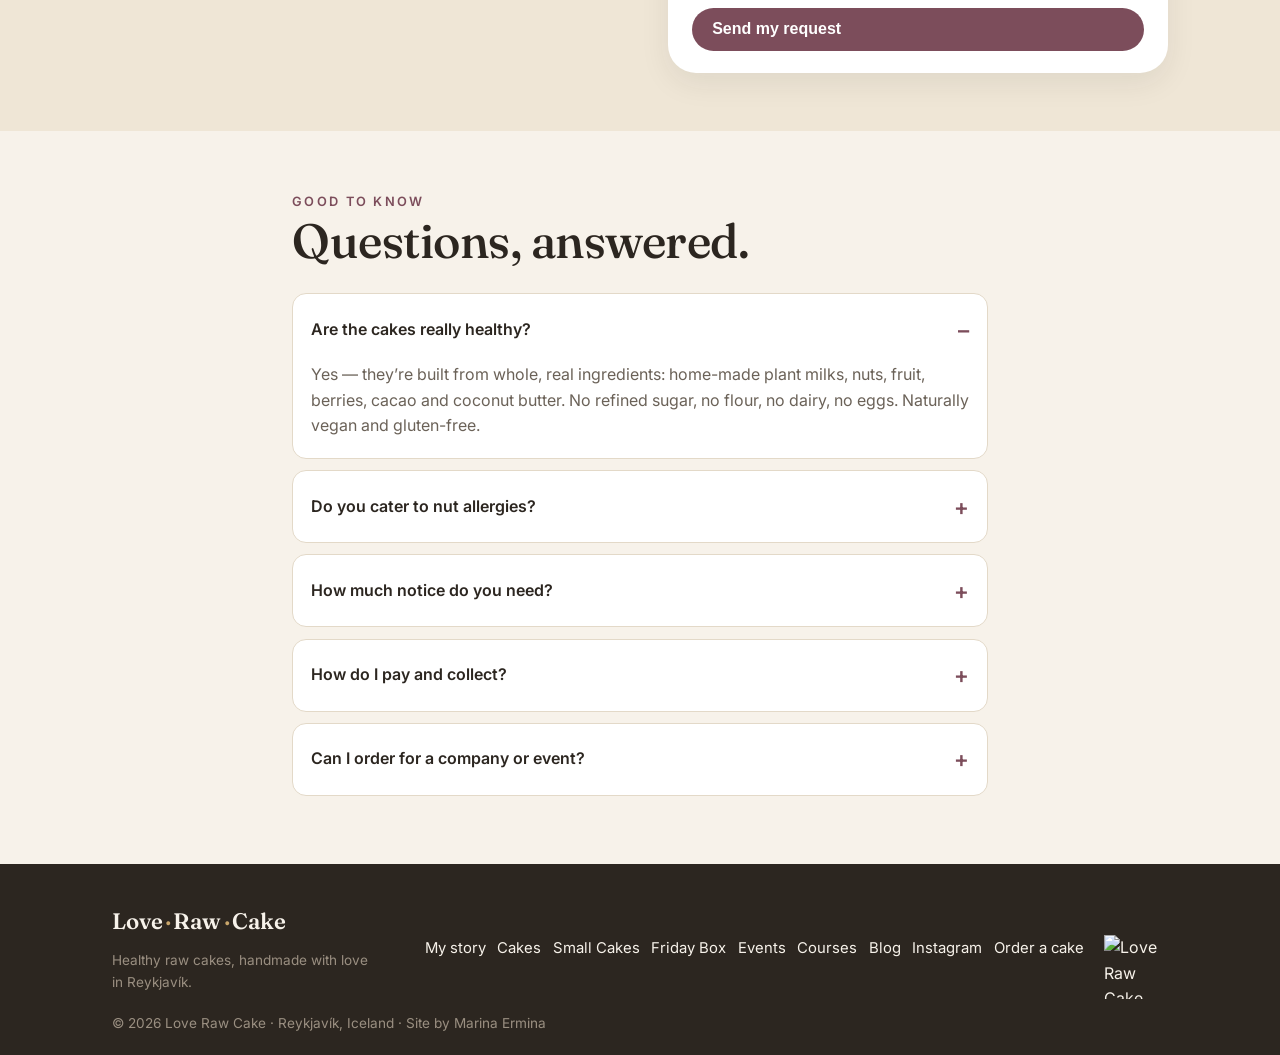
==== commit dabe1be8: "Share picture: whole cake, centred; courses photo" ====
--- a/index.html
+++ b/index.html
@@ -19,7 +19,7 @@
       "name": "Love Raw Cake",
       "description": "Vegan, gluten-free raw cakes handmade in Reykjavík, Iceland, from whole, real ingredients — no refined sugar, flour, dairy or eggs. Founded by Katya in 2020.",
       "url": "https://loverawcake.com/",
-      "image": "https://loverawcake.com/images/chocbanana-2.jpg",
+      "image": "https://loverawcake.com/images/share-loverawcake-2.jpg",
       "founder": {
         "@type": "Person",
         "name": "Katya",
@@ -745,7 +745,11 @@
   <link rel="icon" type="image/png" sizes="32x32" href="images/logo-32.png" />
   <link rel="icon" type="image/png" sizes="192x192" href="images/logo-192.png" />
   <link rel="apple-touch-icon" sizes="180x180" href="images/logo-180.png" />
-  <meta property="og:image" content="https://loverawcake.com/images/chocbanana-2.jpg" />
+  <meta property="og:image" content="https://loverawcake.com/images/share-loverawcake-2.jpg" />
+  <meta property="og:image:width" content="1200" />
+  <meta property="og:image:height" content="630" />
+  <meta property="og:image:type" content="image/jpeg" />
+  <meta property="og:image:alt" content="Love Raw Cake — healthy raw cakes, made with love · Reykjavík" />
 <link rel="canonical" href="https://loverawcake.com/" />
 <meta property="og:url" content="https://loverawcake.com/" />
 <meta property="og:locale" content="en_GB" />
@@ -756,7 +760,7 @@
 <meta name="twitter:card" content="summary_large_image" />
 <meta name="twitter:title" content="Love Raw Cake — healthy raw cakes, made with love · Reykjavík" />
 <meta name="twitter:description" content="Vegan, gluten-free raw cakes handmade in Reykjavík. Pleasure without the guilt." />
-<meta name="twitter:image" content="https://loverawcake.com/images/chocbanana-2.jpg" />
+<meta name="twitter:image" content="https://loverawcake.com/images/share-loverawcake-2.jpg" />
 
 <link rel="preconnect" href="https://fonts.googleapis.com" />
 <link rel="preconnect" href="https://fonts.gstatic.com" crossorigin />
--- a/styles.css
+++ b/styles.css
@@ -197,6 +197,8 @@
   /* courses.jpg is 1024×559; .about-photo would force it square and cut ~45% off
      the sides, clipping the people at the table. let it keep its own shape */
   #courses .about-photo{aspect-ratio:auto;height:auto}
+  /* desktop: taller 4:3 crop (cuts ~13% each side, people stay in) and top-aligned with the heading */
+  @media(min-width:761px){#courses .split{align-items:start}#courses .about-photo{aspect-ratio:4/3;height:auto;object-fit:cover;object-position:center;align-self:start;margin-top:2rem}}
   /* photo gets ~60% of the row on desktop, text ~40% */
   #courses .split{grid-template-columns:1.5fr 1fr}
   @media(max-width:760px){#courses .split{grid-template-columns:1fr}}
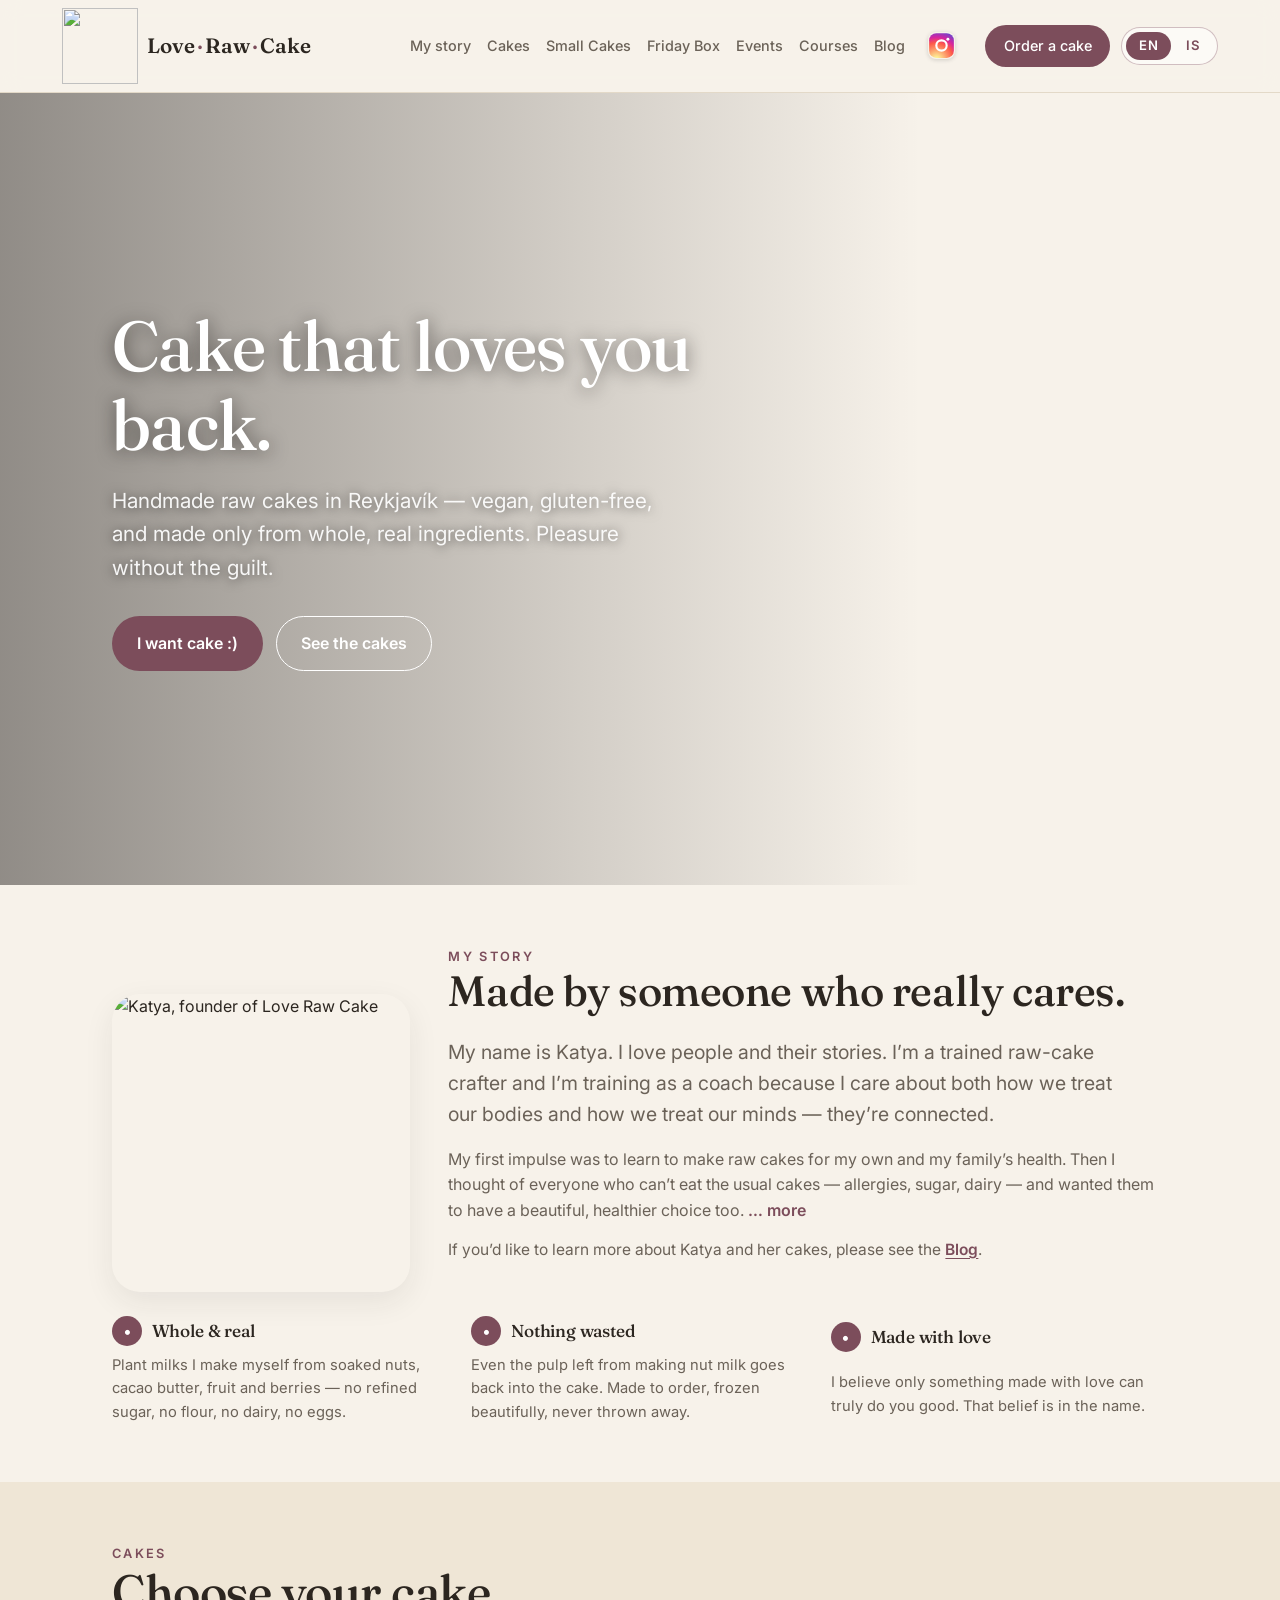
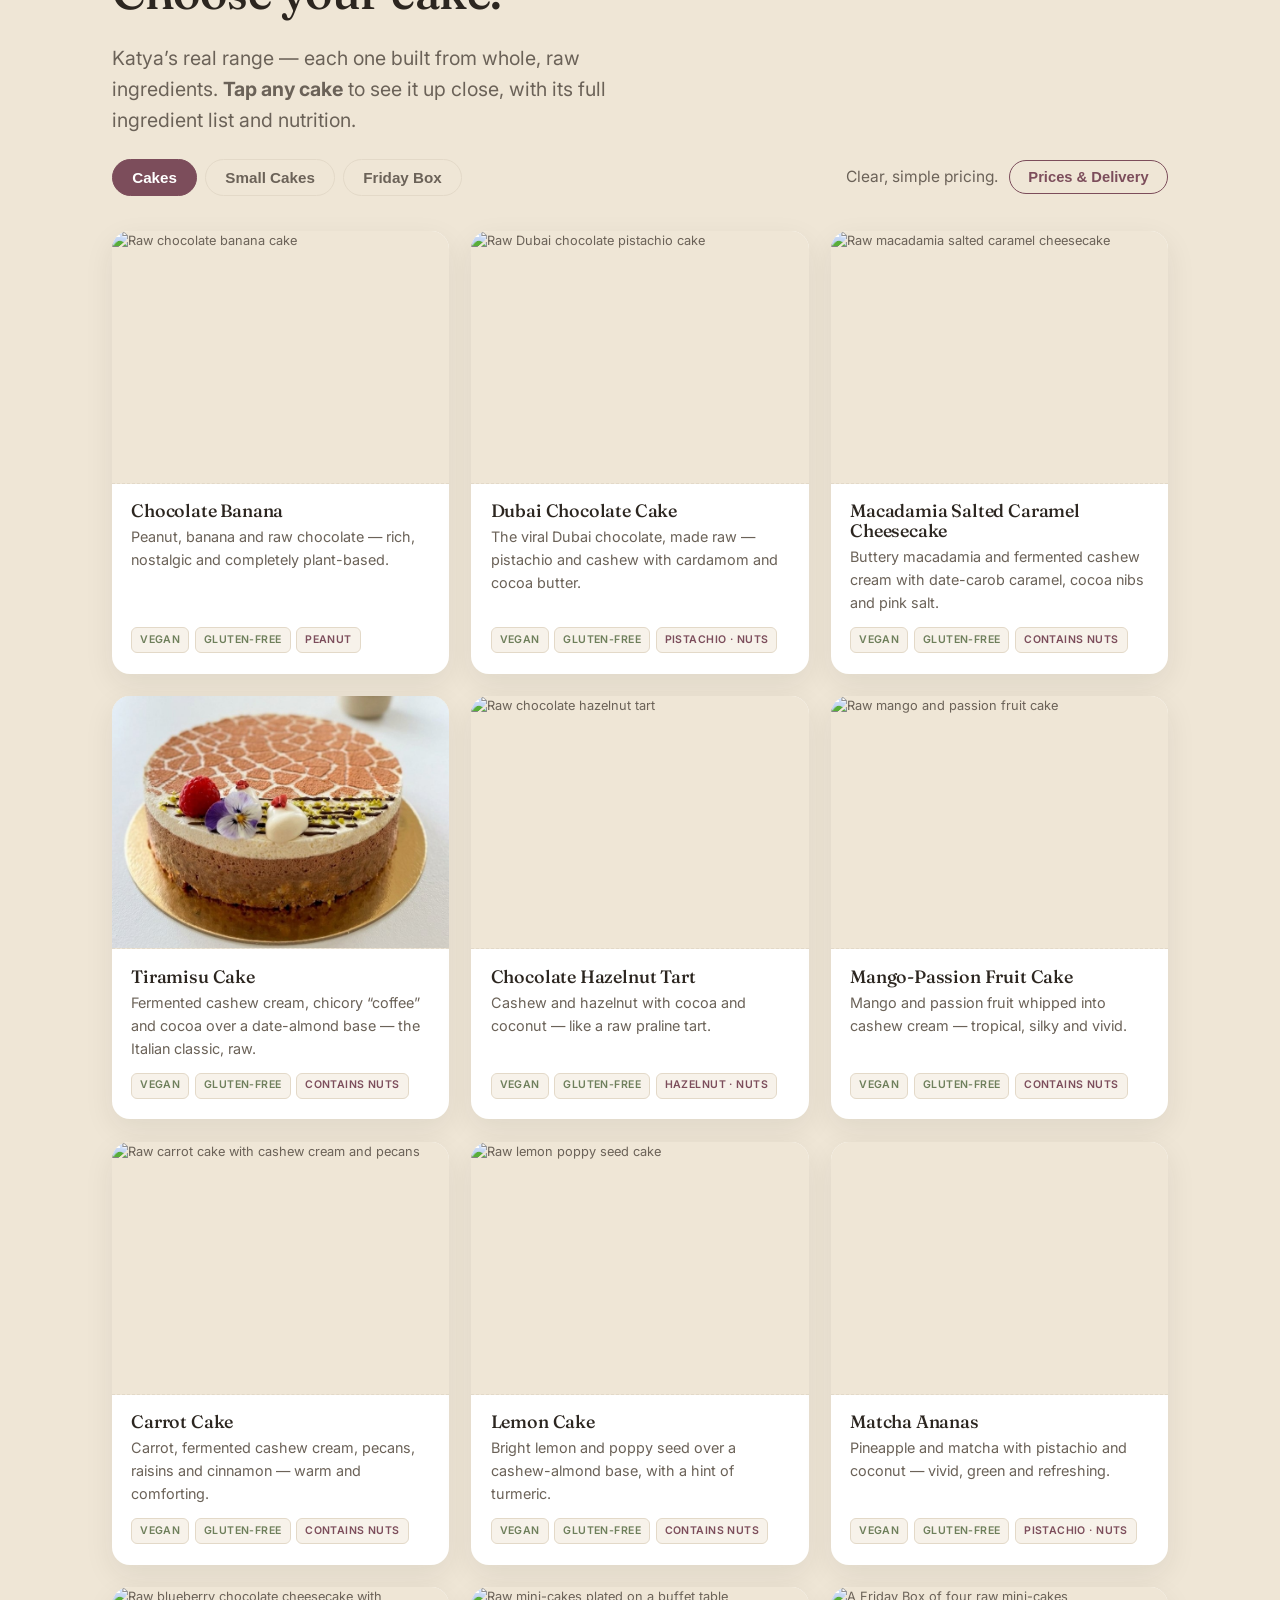
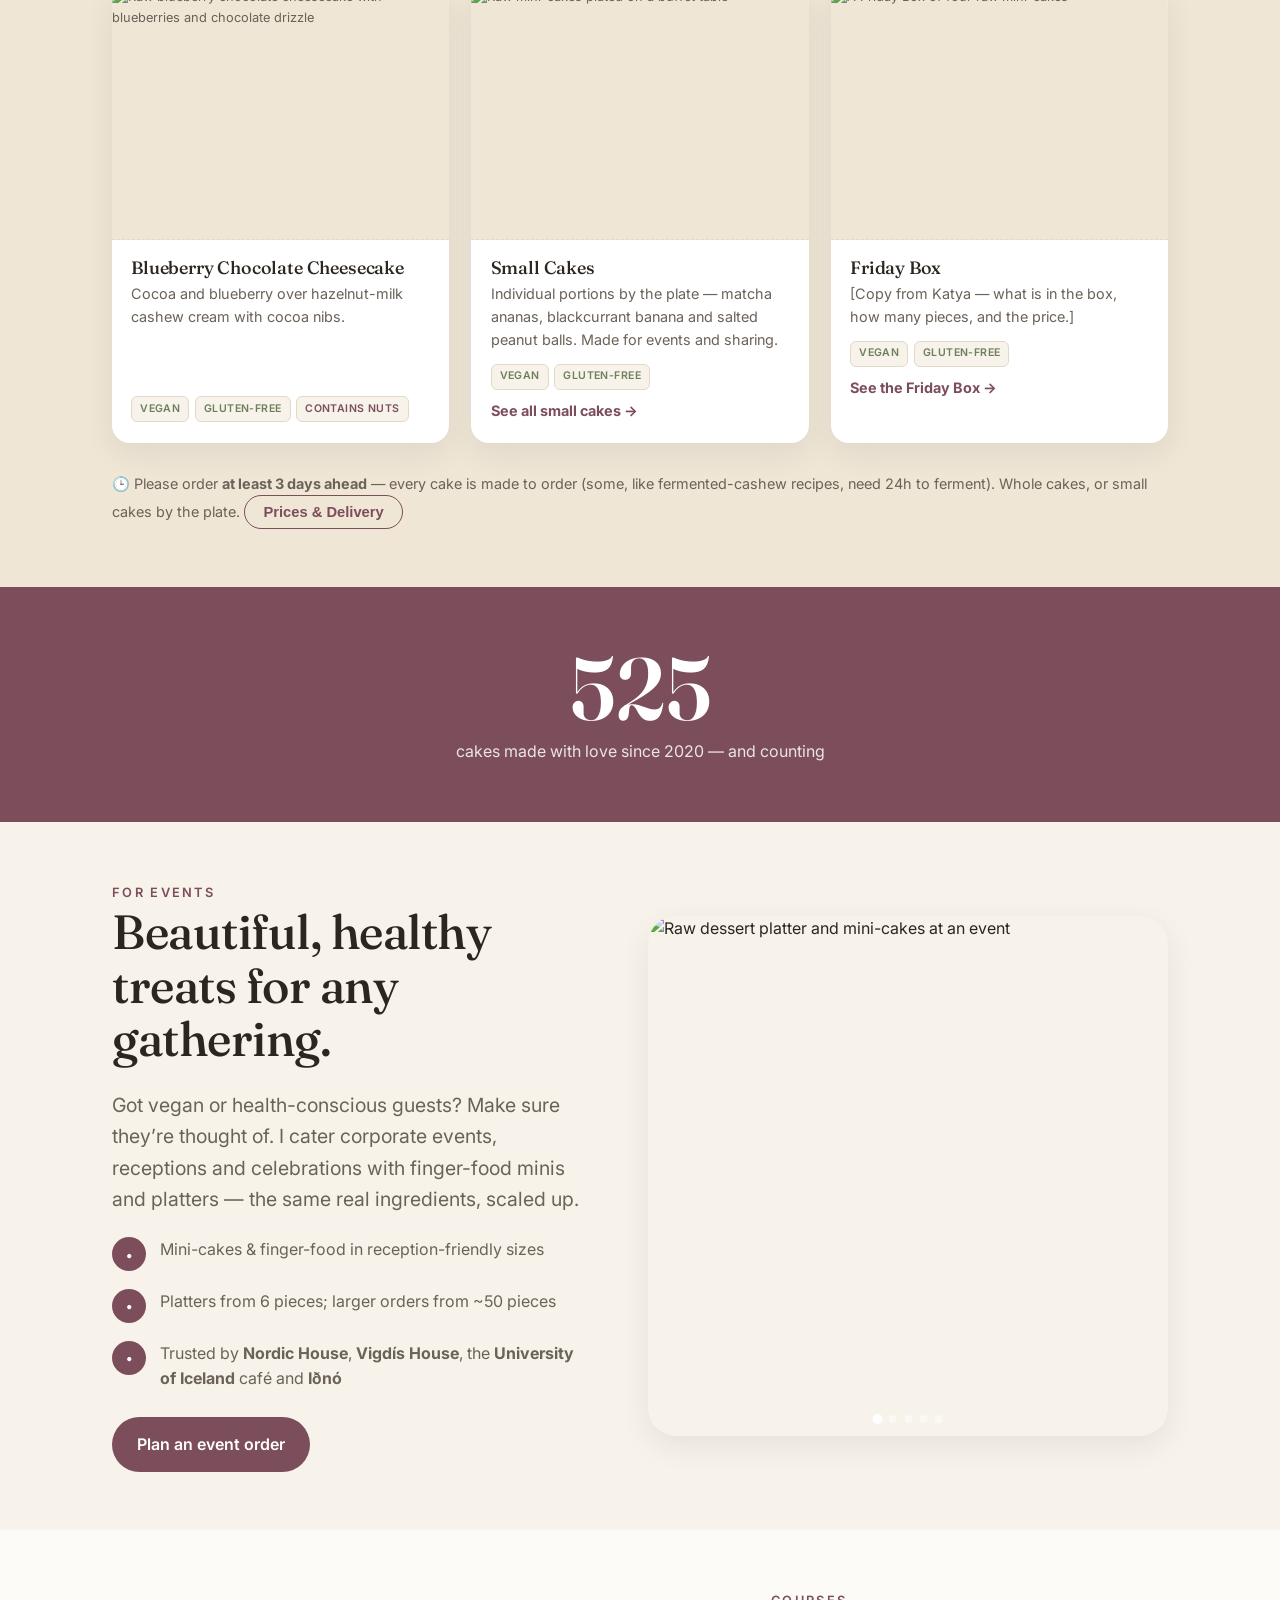
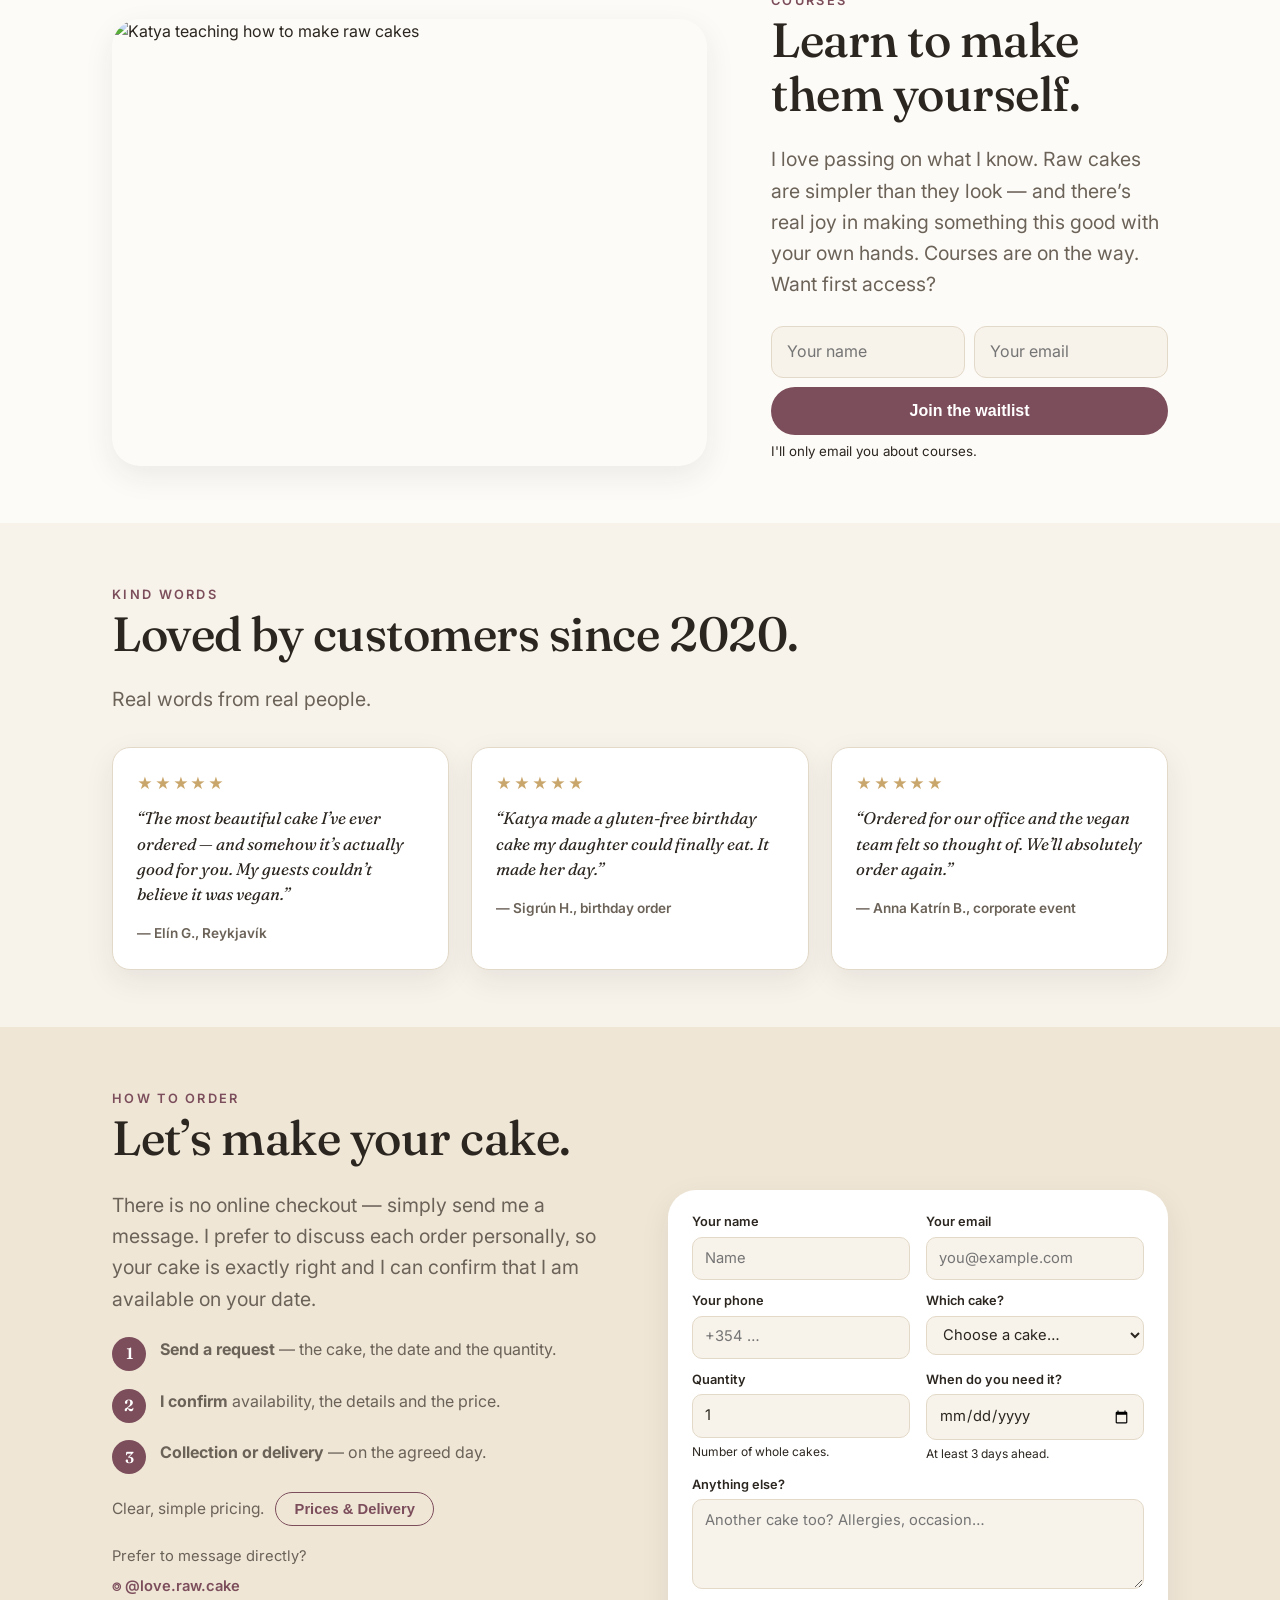
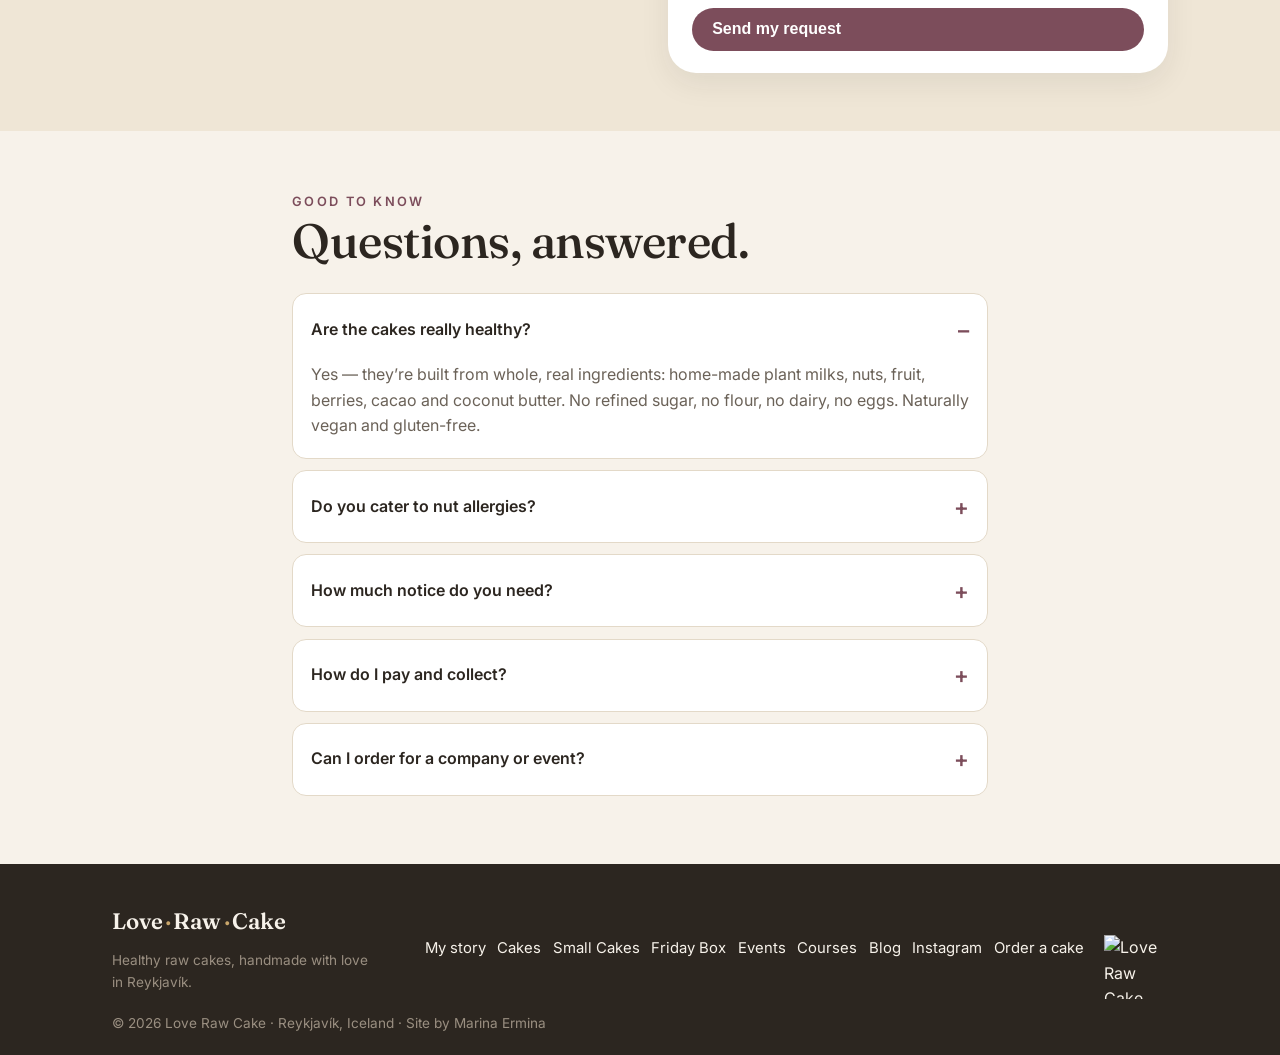
==== commit fca92bda: "Share picture: close-up, full top of the cake" ====
--- a/index.html
+++ b/index.html
@@ -19,7 +19,7 @@
       "name": "Love Raw Cake",
       "description": "Vegan, gluten-free raw cakes handmade in Reykjavík, Iceland, from whole, real ingredients — no refined sugar, flour, dairy or eggs. Founded by Katya in 2020.",
       "url": "https://loverawcake.com/",
-      "image": "https://loverawcake.com/images/share-loverawcake-2.jpg",
+      "image": "https://loverawcake.com/images/share-loverawcake-4.jpg",
       "founder": {
         "@type": "Person",
         "name": "Katya",
@@ -745,7 +745,7 @@
   <link rel="icon" type="image/png" sizes="32x32" href="images/logo-32.png" />
   <link rel="icon" type="image/png" sizes="192x192" href="images/logo-192.png" />
   <link rel="apple-touch-icon" sizes="180x180" href="images/logo-180.png" />
-  <meta property="og:image" content="https://loverawcake.com/images/share-loverawcake-2.jpg" />
+  <meta property="og:image" content="https://loverawcake.com/images/share-loverawcake-4.jpg" />
   <meta property="og:image:width" content="1200" />
   <meta property="og:image:height" content="630" />
   <meta property="og:image:type" content="image/jpeg" />
@@ -760,7 +760,7 @@
 <meta name="twitter:card" content="summary_large_image" />
 <meta name="twitter:title" content="Love Raw Cake — healthy raw cakes, made with love · Reykjavík" />
 <meta name="twitter:description" content="Vegan, gluten-free raw cakes handmade in Reykjavík. Pleasure without the guilt." />
-<meta name="twitter:image" content="https://loverawcake.com/images/share-loverawcake-2.jpg" />
+<meta name="twitter:image" content="https://loverawcake.com/images/share-loverawcake-4.jpg" />
 
 <link rel="preconnect" href="https://fonts.googleapis.com" />
 <link rel="preconnect" href="https://fonts.gstatic.com" crossorigin />
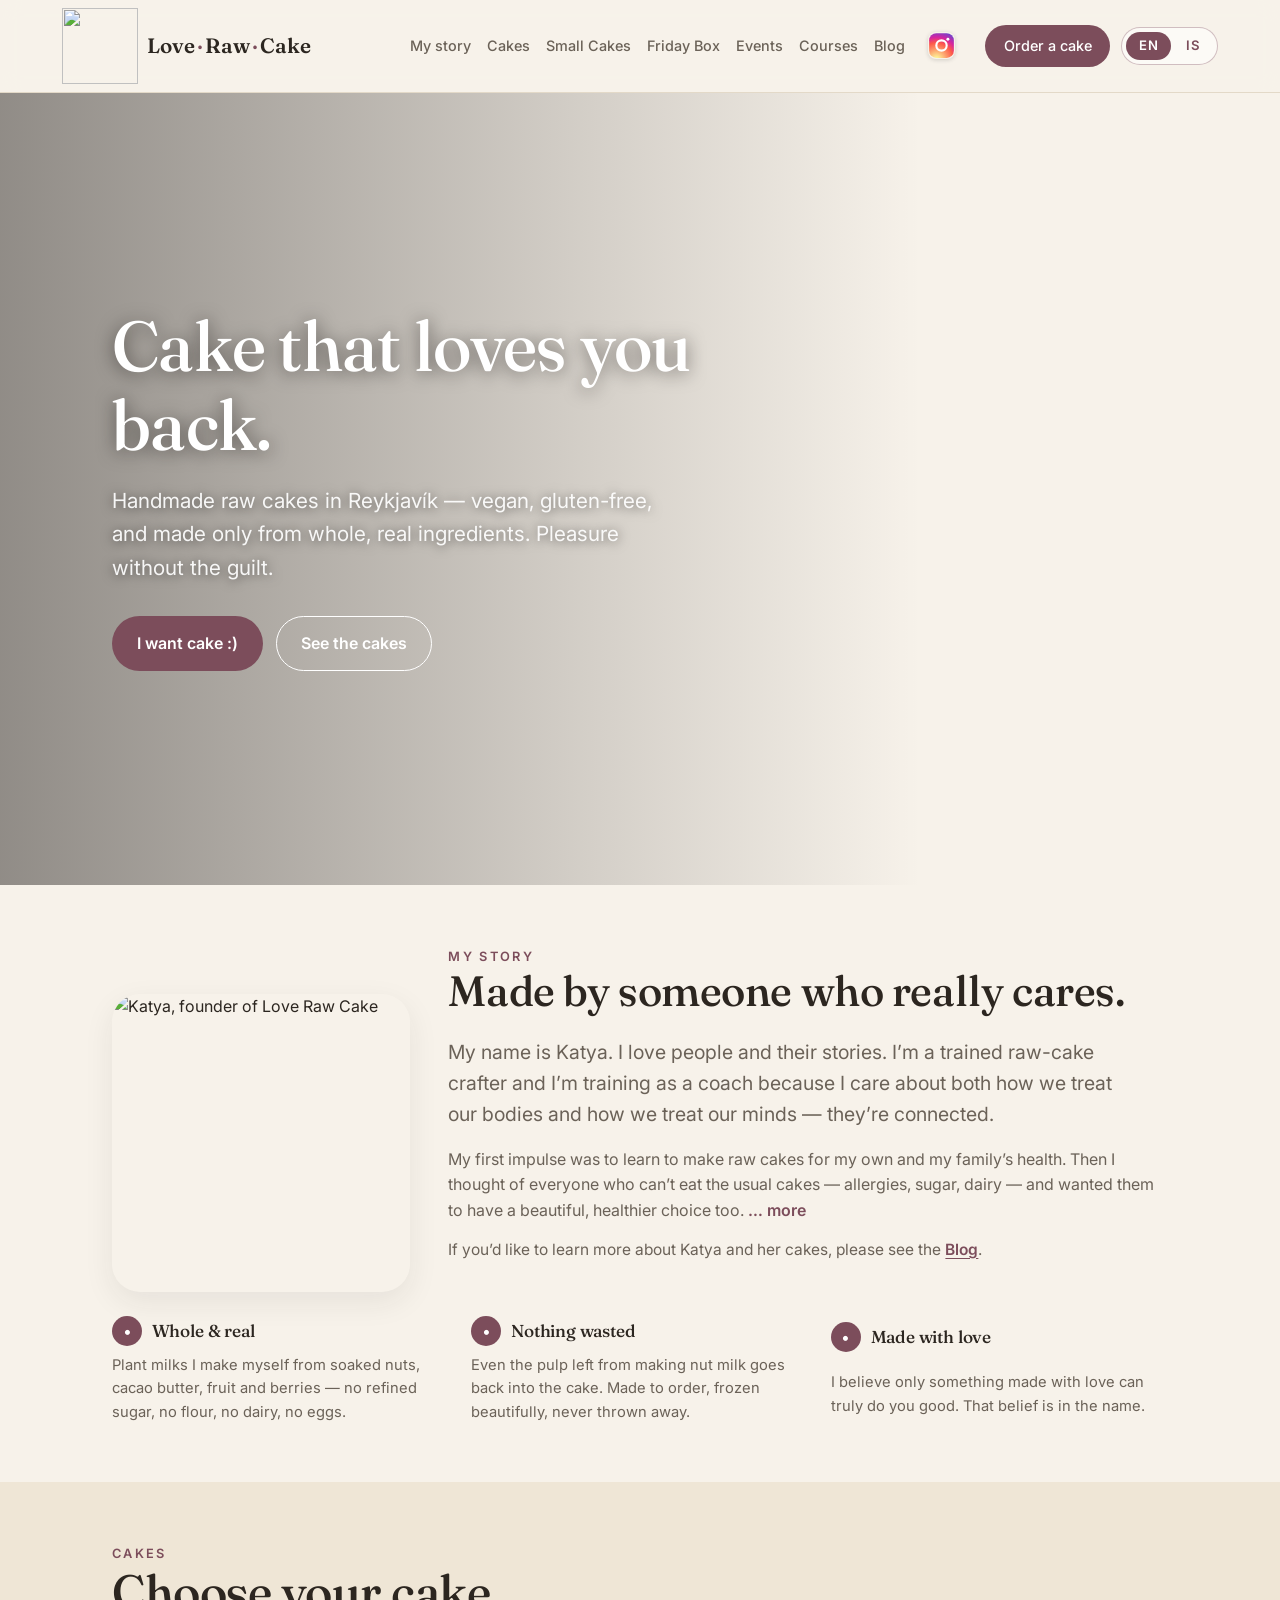
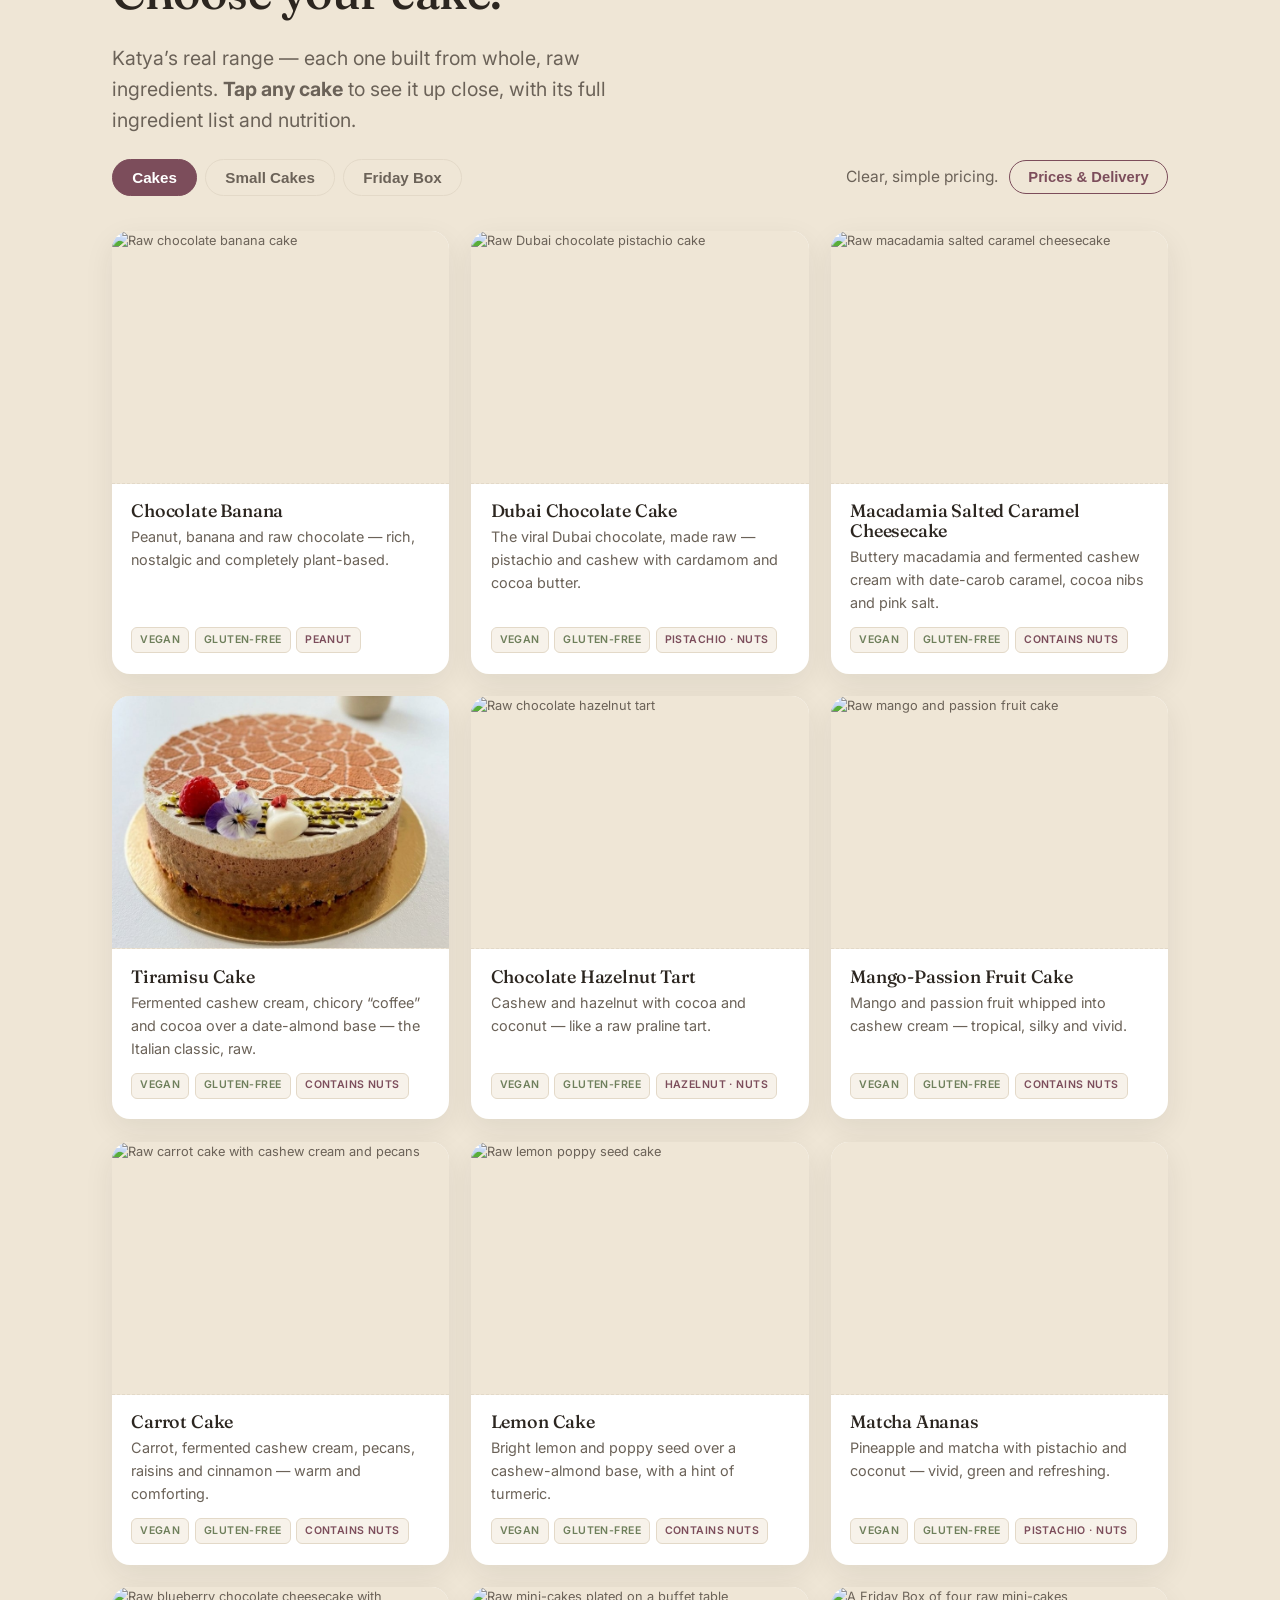
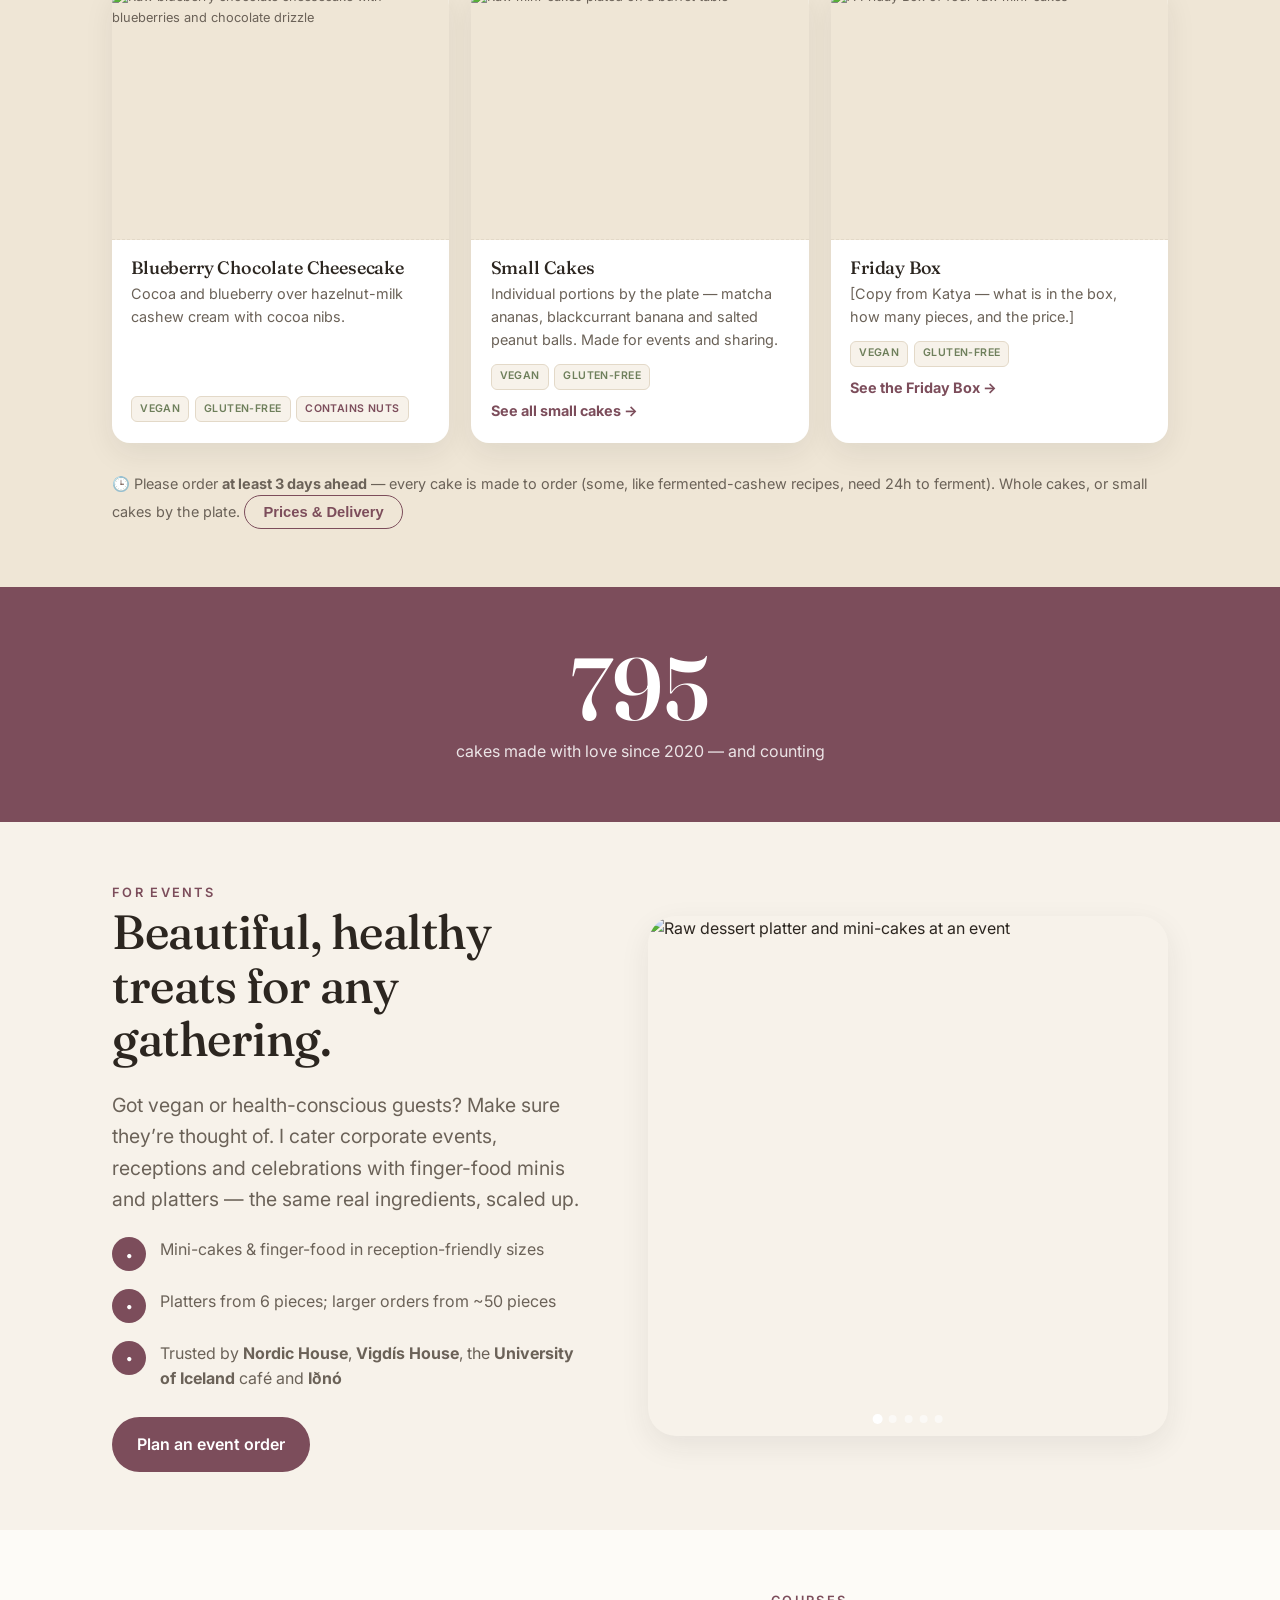
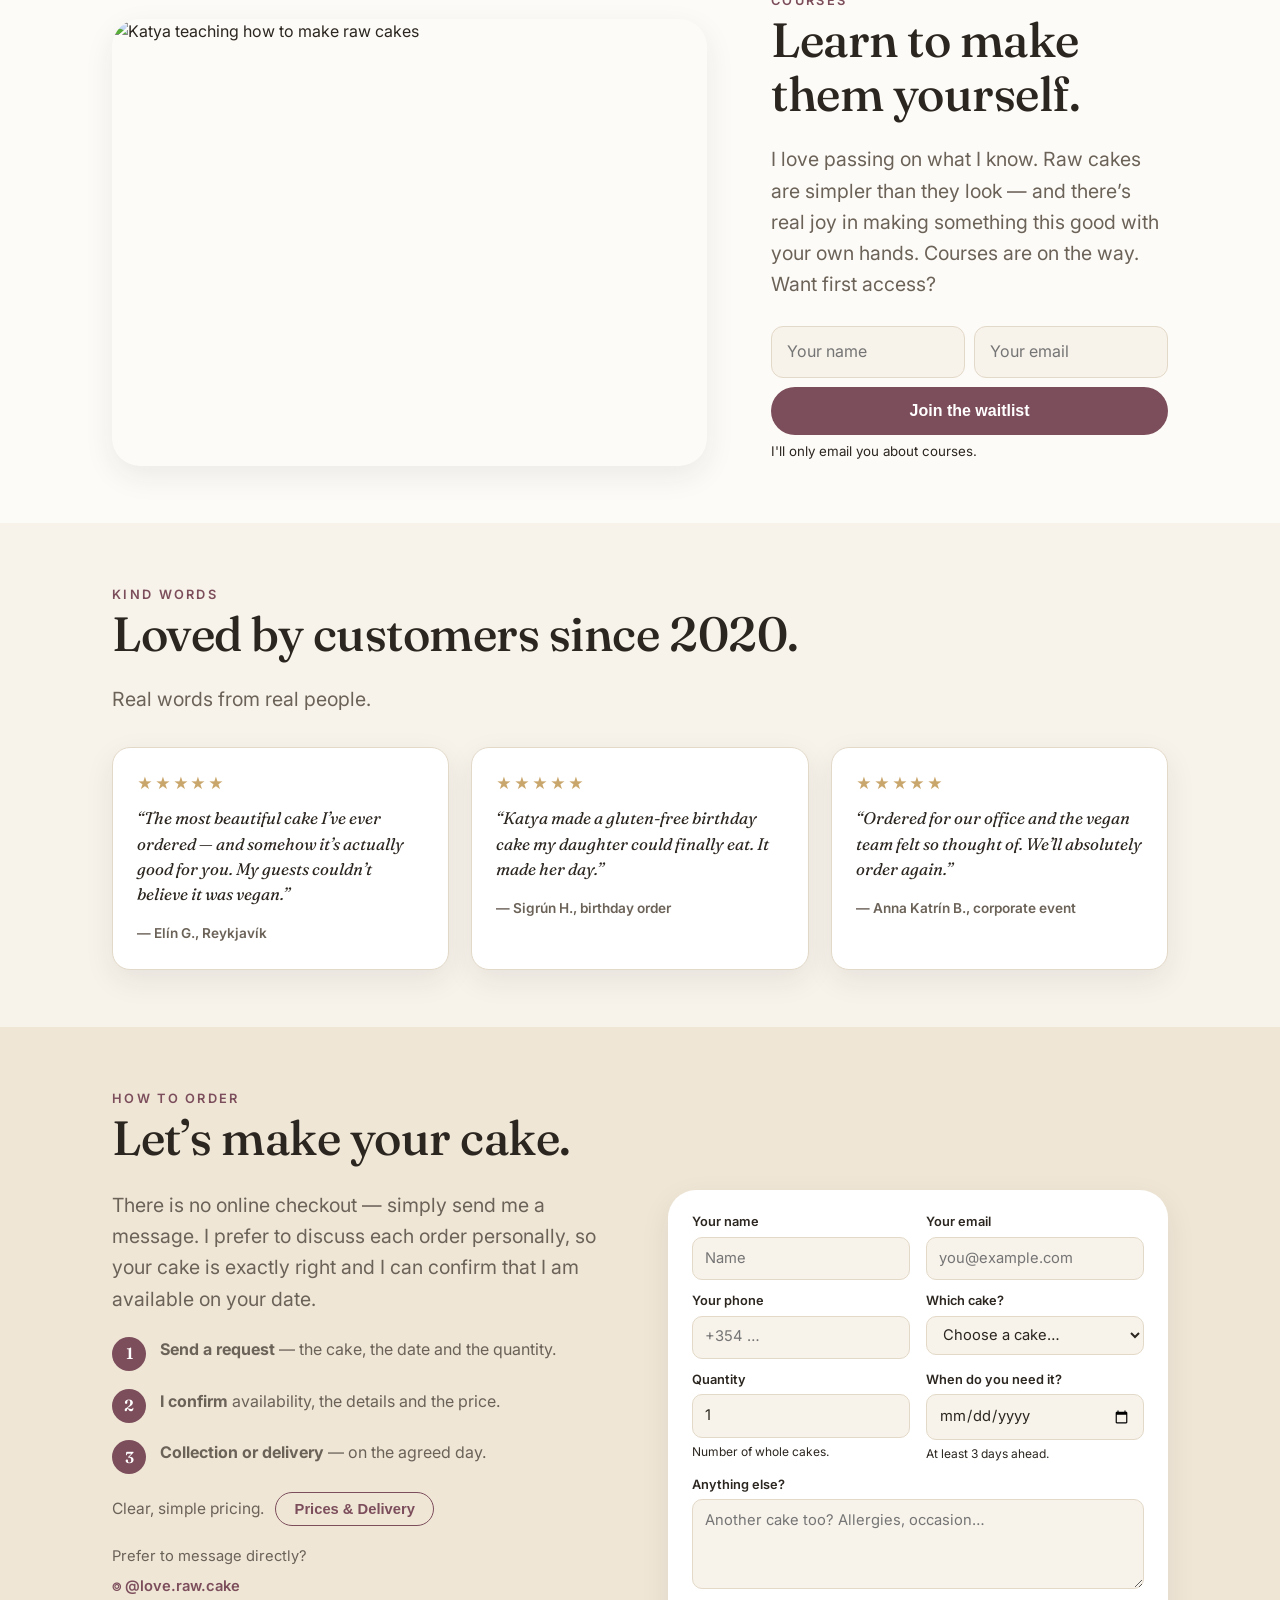
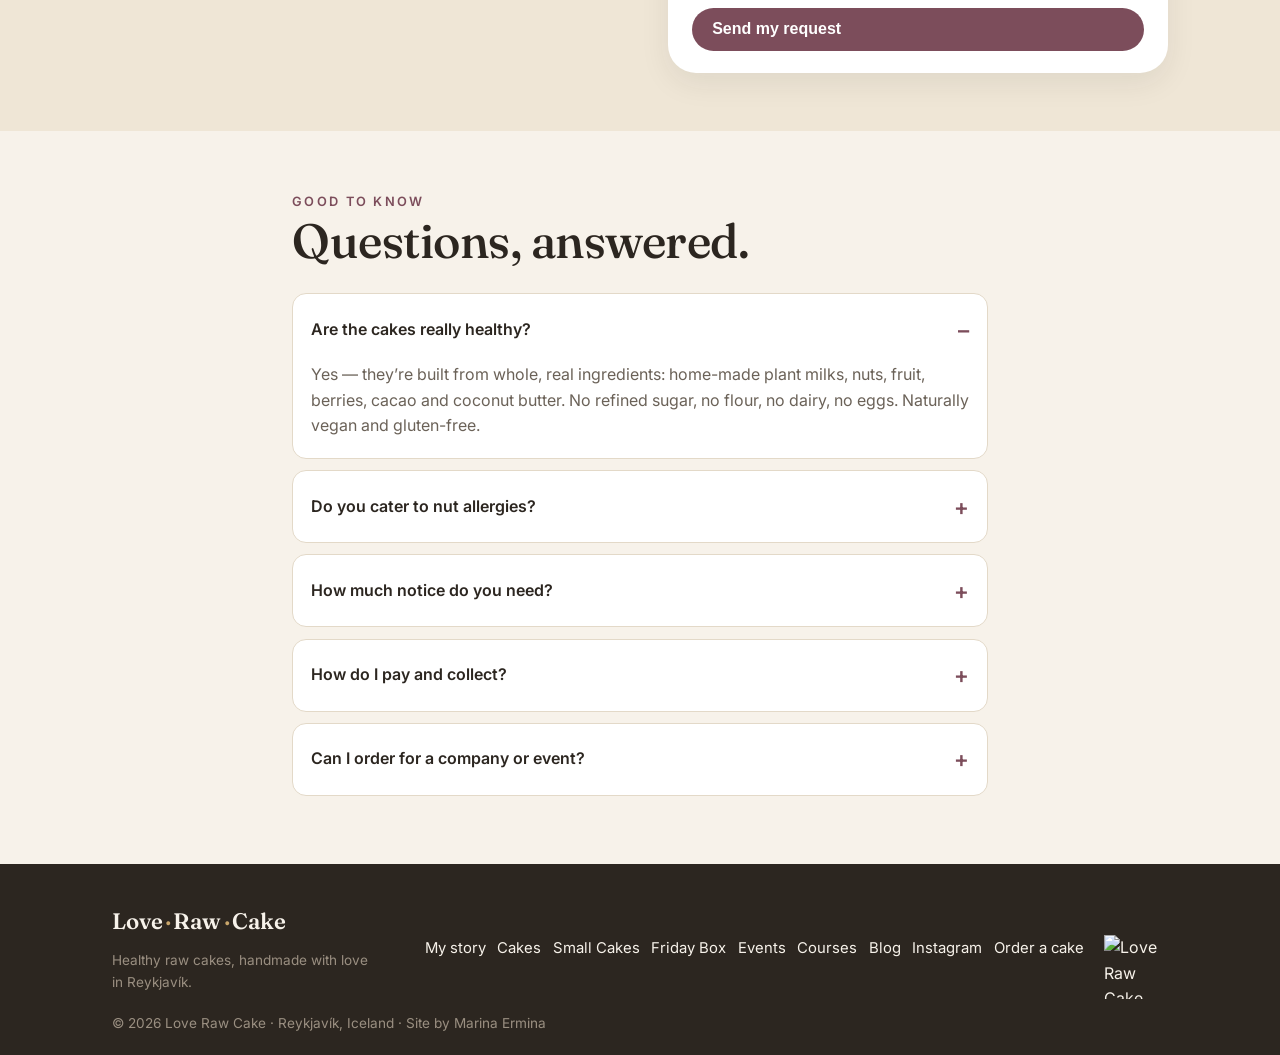
==== commit 15dc9a60: "Order rules editable in Pages CMS" ====
--- a/index.html
+++ b/index.html
@@ -1086,7 +1086,7 @@
           <a href="https://instagram.com/love.raw.cake" target="_blank" rel="noopener">⌾ @love.raw.cake</a>
         </div>
       </div>
-      <form class="contact-card" action="https://formsubmit.co/ketlight@gmail.com" method="POST">
+      <form class="contact-card" action="https://formsubmit.co/ketlight@gmail.com" method="POST" data-lead-days="3" data-small-min="6">
         <input type="hidden" name="_subject" value="New cake request — loverawcake.com" />
         <input type="hidden" name="_template" value="table" />
         <input type="hidden" name="_autoresponse" value="Hi! Thank you so much for your cake request — I&#39;ve got it. I&#39;ll get back to you soon to confirm the date, the price and how you&#39;d like to receive your cake. With love, Katya · Love Raw Cake · @love.raw.cake" />
